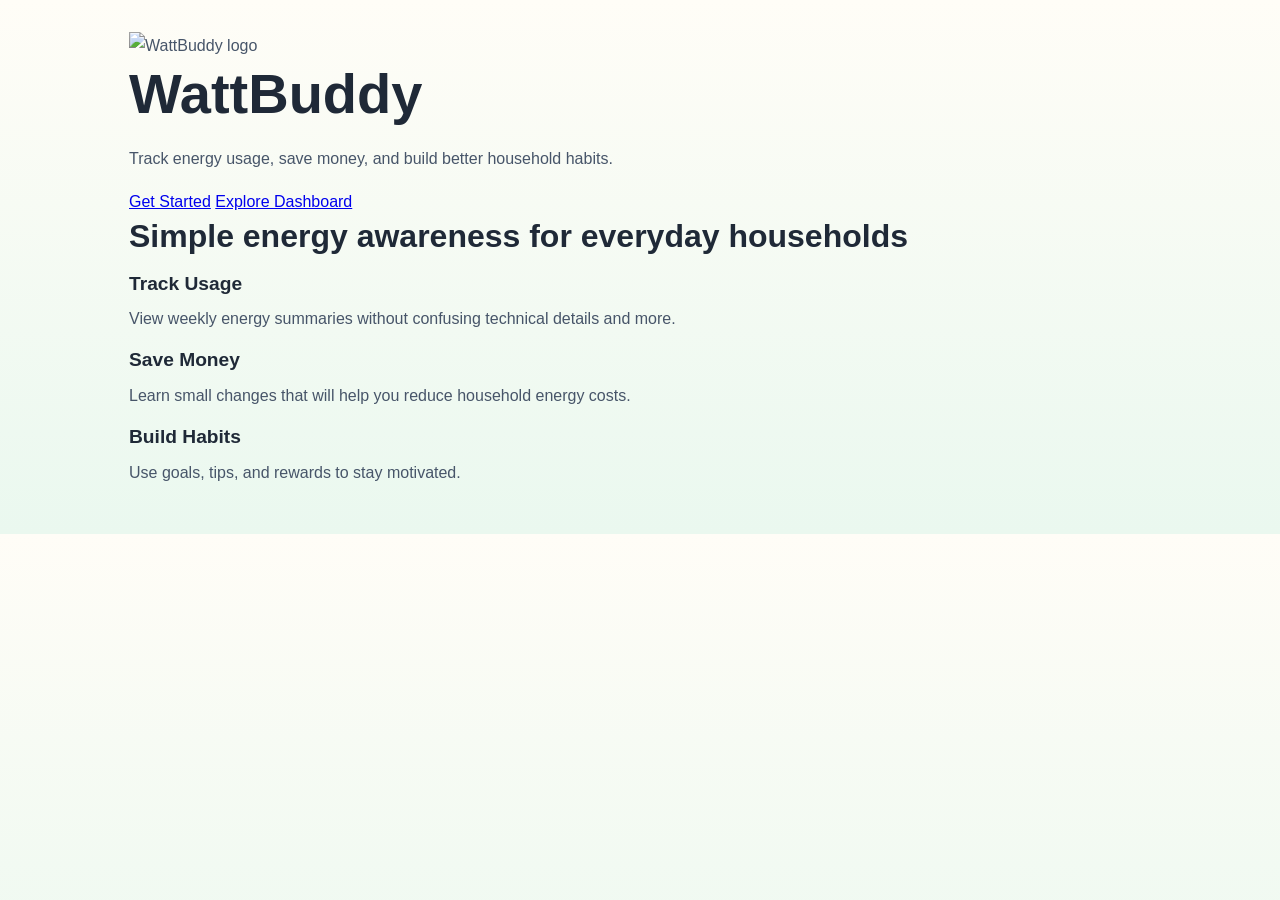
==== index.html @ a7739160 "Update index.html This is the very first page of the website navigation" ====
<!DOCTYPE html>
<html lang="en">
<head>
    <meta charset="UTF-8">
    <meta name="viewport" content="width=device-width, initial-scale=1.0">
    <title>WattBuddy | Welcome</title>

    <link rel="stylesheet" href="css/styles.css">
</head>

<body class="landing-body">

    <main class="landing-page">

        <section class="landing-hero">

            <div class="logo-materialise">
                <img src="wattbuddy just logo.png" alt="WattBuddy logo">
                <h1 class="logo-title">WattBuddy</h1>
            </div>

            <p class="landing-tagline">
                Track energy usage, save money, and build better household habits.
            </p>

            <div class="landing-buttons">
                <a href="details.html" class="primary-btn">Get Started</a>
                <a href="dashboard.html" class="secondary-btn">Explore Dashboard</a>
            </div>

        </section>

        <section class="landing-info">
            <h2>Simple energy awareness for everyday households</h2>

            <div class="info-grid">
                <article class="info-card">
                    <h3>Track Usage</h3>
                    <p>View weekly energy summaries without confusing technical details and more.</p>
                </article>

                <article class="info-card">
                    <h3>Save Money</h3>
                    <p>Learn small changes that will help you reduce household energy costs.</p>
                </article>

                <article class="info-card">
                    <h3>Build Habits</h3>
                    <p>Use goals, tips, and rewards to stay motivated.</p>
                </article>
            </div>
        </section>

    </main>

</body>
</html>
---- css/styles.css ----
/* ==================================================
   WattBuddy / Energy Dashboard Styles
   Purpose: reusable, responsive, accessible design
   ================================================== */

/* CSS variables make the website easier to maintain */
:root {
    --primary-green: #4CAF50;
    --secondary-blue: #386186;
    --accent-teal: #1ABC9C;
    --soft-green: #EAF8EF;
    --soft-blue: #EAF3FA;
    --cream: #FFFDF7;
    --white: #FFFFFF;
    --dark-text: #1F2937;
    --body-text: #475569;
    --muted-text: #64748B;
    --border: #DDE7E3;

    --shadow-soft: 0 8px 24px rgba(56, 97, 134, 0.12);
    --shadow-hover: 0 12px 30px rgba(56, 97, 134, 0.18);

    --radius-small: 12px;
    --radius-medium: 20px;
    --radius-large: 30px;

    --max-width: 1150px;
}

/* Basic reset */
* {
    margin: 0;
    padding: 0;
    box-sizing: border-box;
}

html {
    scroll-behavior: smooth;
}

body {
    font-family: Arial, sans-serif;
    background: linear-gradient(180deg, var(--cream), var(--soft-green));
    color: var(--body-text);
    line-height: 1.7;
    font-size: 16px;
}

/* Accessibility: visible keyboard focus */
a:focus,
button:focus {
    outline: 3px solid var(--accent-teal);
    outline-offset: 4px;
}

/* =========================
   Header and Navigation
   ========================= */

.site-header {
    background-color: var(--white);
    box-shadow: var(--shadow-soft);
    position: sticky;
    top: 0;
    z-index: 1000;
}

.navbar {
    max-width: var(--max-width);
    margin: 0 auto;
    padding: 1rem 5%;
    display: flex;
    justify-content: space-between;
    align-items: center;
    gap: 1rem;
}

.navbar-logo a {
    color: var(--primary-green);
    font-size: 1.4rem;
    font-weight: 800;
    text-decoration: none;
}

.navbar-links {
    list-style: none;
    display: flex;
    flex-wrap: wrap;
    justify-content: flex-end;
    gap: 0.6rem;
}

.navbar-links a {
    color: var(--dark-text);
    text-decoration: none;
    font-weight: 600;
    padding: 0.5rem 0.8rem;
    border-radius: 999px;
}

.navbar-links a:hover,
.navbar-links a[aria-current="page"] {
    background-color: var(--soft-green);
    color: var(--primary-green);
}

/* =========================
   General Layout
   ========================= */

main {
    max-width: var(--max-width);
    margin: 0 auto;
    padding: 2rem 5%;
}

.section-content,
.card-content,
.about-hero-content {
    max-width: 900px;
    margin: 0 auto;
}

.home-intro,
.about-hero,
.tips-hero {
    text-align: center;
    padding: 4rem 1.5rem;
    border-radius: var(--radius-large);
    background: linear-gradient(135deg, var(--soft-green), var(--soft-blue));
    margin-bottom: 2rem;
}

h1,
h2,
h3 {
    color: var(--dark-text);
    line-height: 1.25;
}

h1 {
    font-size: clamp(2rem, 5vw, 3.5rem);
    margin-bottom: 1rem;
}

h2 {
    font-size: clamp(1.5rem, 3vw, 2rem);
    margin-bottom: 1rem;
}

h3 {
    font-size: 1.2rem;
    margin-bottom: 0.6rem;
}

p {
    margin-bottom: 1rem;
}

/* =========================
   Cards
   ========================= */

.summary-card,
.about-section,
.tips-section {
    background-color: var(--white);
    border-radius: var(--radius-medium);
    padding: 2rem;
    margin-bottom: 1.5rem;
    box-shadow: var(--shadow-soft);
    border: 1px solid var(--border);
}

.summary-card:hover,
.feature-card:hover,
.tip-card:hover {
    transform: translateY(-4px);
    box-shadow: var(--shadow-hover);
}

.summary-card,
.feature-card,
.tip-card {
    transition: 0.25s ease;
}

.summary-highlight {
    font-size: 1.3rem;
    background-color: var(--soft-green);
    padding: 1rem;
    border-radius: var(--radius-small);
    color: var(--dark-text);
}

/* =========================
   Home Page Graph
   ========================= */

.mini-graph {
    background-color: var(--soft-blue);
    border-radius: var(--radius-medium);
    padding: 1.5rem;
    margin: 1.5rem 0;
}

.graph-bars {
    height: 230px;
    display: flex;
    justify-content: center;
    align-items: flex-end;
    gap: 3rem;
}

.graph-bar-group {
    display: flex;
    flex-direction: column;
    align-items: center;
    justify-content: flex-end;
}

.graph-bar {
    width: 75px;
    border-radius: 16px 16px 0 0;
}

.last-week-bar {
    height: 180px;
    background-color: var(--secondary-blue);
}

.this-week-bar {
    height: 140px;
    background-color: var(--primary-green);
}

.graph-label {
    margin-top: 0.7rem;
    font-weight: 700;
    color: var(--dark-text);
}

.summary-message {
    background-color: var(--soft-green);
    border-left: 6px solid var(--primary-green);
    padding: 1rem;
    border-radius: var(--radius-small);
}

/* =========================
   Buttons / Action Links
   ========================= */

.action-link-list {
    display: flex;
    flex-wrap: wrap;
    justify-content: center;
    gap: 1rem;
    margin-top: 1.5rem;
}

.action-link {
    display: inline-block;
    background-color: var(--primary-green);
    color: var(--white);
    text-decoration: none;
    padding: 0.85rem 1.3rem;
    border-radius: 999px;
    font-weight: 700;
    box-shadow: var(--shadow-soft);
}

.action-link:hover {
    background-color: var(--accent-teal);
    transform: translateY(-3px);
}

/* =========================
   About Page
   ========================= */

.feature-list,
.tips-card-list {
    display: grid;
    grid-template-columns: repeat(4, 1fr);
    gap: 1.2rem;
    margin-top: 1.5rem;
}

.feature-card,
.tip-card {
    background-color: var(--soft-green);
    padding: 1.4rem;
    border-radius: var(--radius-medium);
    border: 1px solid var(--border);
}

.feature-card h3,
.tip-card h3 {
    color: var(--secondary-blue);
}

/* =========================
   Tips Page
   ========================= */

.tips-list {
    background-color: var(--soft-blue);
    padding: 1.5rem 1.5rem 1.5rem 2.5rem;
    border-radius: var(--radius-medium);
}

.tips-list li {
    margin-bottom: 0.8rem;
}

.tips-reminder {
    text-align: center;
    background: linear-gradient(135deg, var(--soft-green), var(--soft-blue));
}

/* =========================
   Footer
   ========================= */

.site-footer {
    background-color: var(--secondary-blue);
    color: var(--white);
    text-align: center;
    padding: 1.5rem 5%;
    margin-top: 2rem;
}

.site-footer p {
    margin-bottom: 0;
}

/* =========================
   Responsive Design
   ========================= */

@media (max-width: 950px) {
    .navbar {
        flex-direction: column;
        text-align: center;
    }

    .navbar-links {
        justify-content: center;
    }

    .feature-list,
    .tips-card-list {
        grid-template-columns: repeat(2, 1fr);
    }
}

@media (max-width: 650px) {
    main {
        padding: 1rem 4%;
    }

    .home-intro,
    .about-hero,
    .tips-hero {
        padding: 2.5rem 1rem;
    }

    .summary-card,
    .about-section,
    .tips-section {
        padding: 1.3rem;
    }

    .feature-list,
    .tips-card-list {
        grid-template-columns: 1fr;
    }

    .graph-bars {
        gap: 1.5rem;
    }

    .graph-bar {
        width: 55px;
    }

    .action-link-list {
        flex-direction: column;
    }

    .action-link {
        width: 100%;
        text-align: center;
    }
}
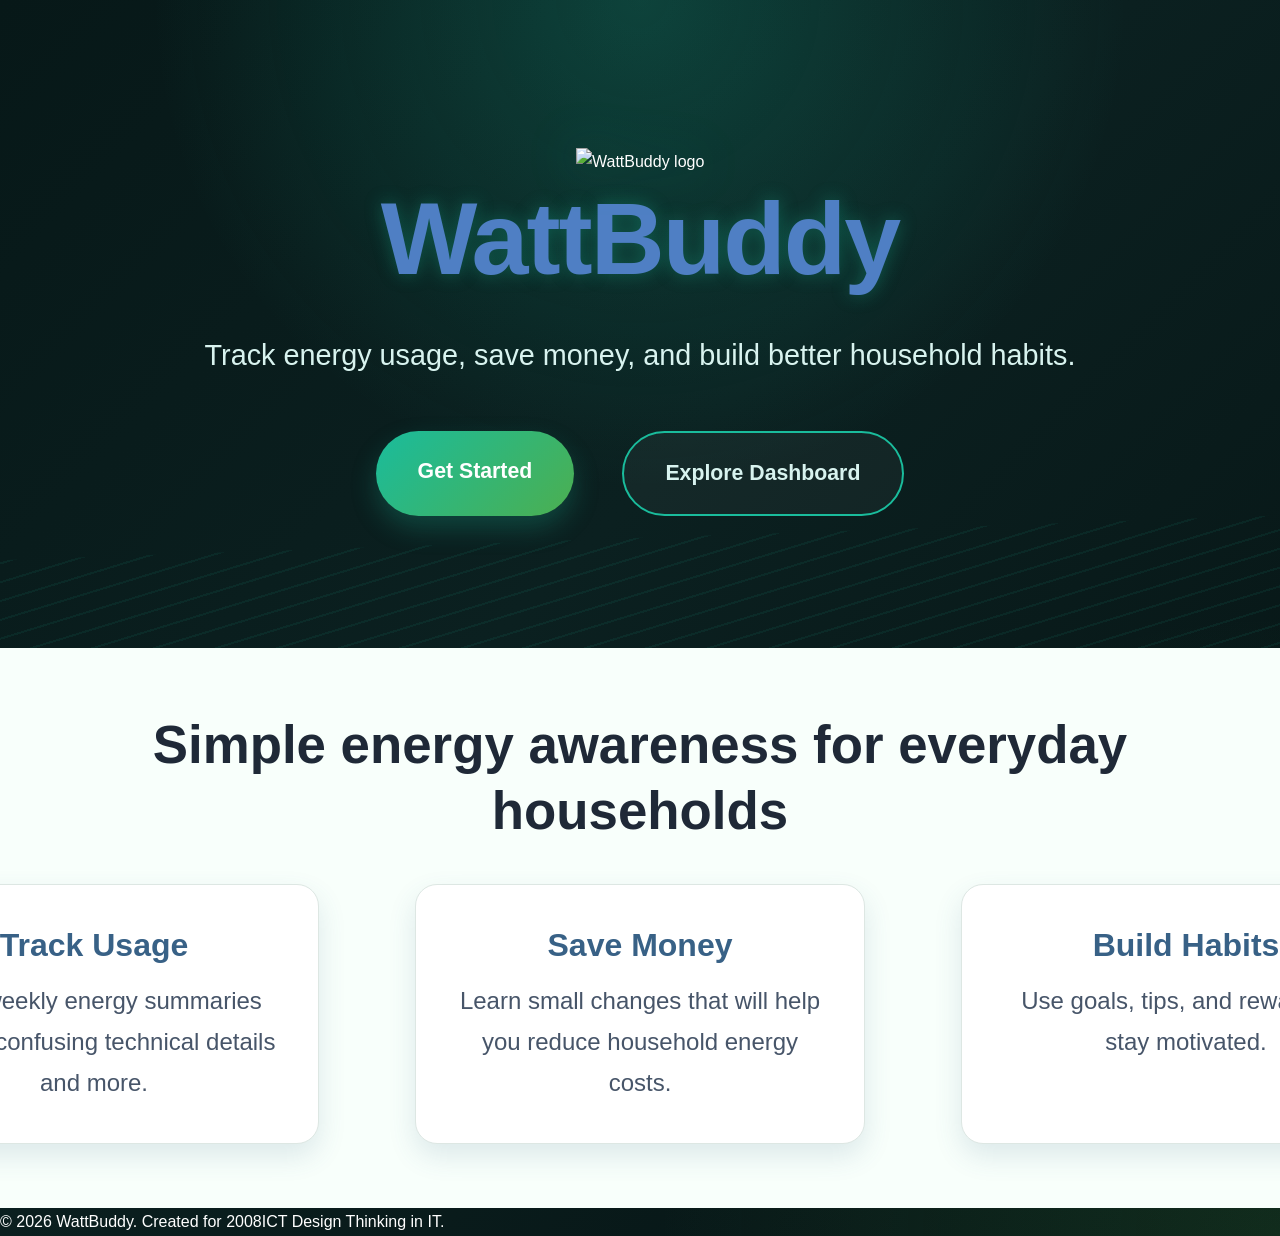
==== commit d4726780: "Fixed some mistakes and added footers" ====
--- a/index.html
+++ b/index.html
@@ -53,5 +53,10 @@
 
     </main>
 
+    <!-- Footer -->
+    <footer class="site-footer">
+        <p>&copy; 2026 WattBuddy. Created for 2008ICT Design Thinking in IT.</p>
+    </footer>
+
 </body>
 </html>
--- a/css/styles.css
+++ b/css/styles.css
@@ -1,33 +1,20 @@
-/* ==================================================
-   WattBuddy / Energy Dashboard Styles
-   Purpose: reusable, responsive, accessible design
-   ================================================== */
-
-/* CSS variables make the website easier to maintain */
+/* WattBuddy login/first page */
 :root {
     --primary-green: #4CAF50;
+    --accent-teal: #1ABC9C;
     --secondary-blue: #386186;
-    --accent-teal: #1ABC9C;
-    --soft-green: #EAF8EF;
-    --soft-blue: #EAF3FA;
+    --white: #FFFFFF;
     --cream: #FFFDF7;
-    --white: #FFFFFF;
     --dark-text: #1F2937;
     --body-text: #475569;
     --muted-text: #64748B;
     --border: #DDE7E3;
-
-    --shadow-soft: 0 8px 24px rgba(56, 97, 134, 0.12);
-    --shadow-hover: 0 12px 30px rgba(56, 97, 134, 0.18);
-
-    --radius-small: 12px;
-    --radius-medium: 20px;
-    --radius-large: 30px;
-
-    --max-width: 1150px;
-}
-
-/* Basic reset */
+    --shadow-soft: 0 12px 28px rgba(56, 97, 134, 0.14);
+    --shadow-strong: 0 18px 45px rgba(26, 188, 156, 0.18);
+    --radius-medium: 22px;
+    --radius-large: 34px;
+}
+
 * {
     margin: 0;
     padding: 0;
@@ -39,358 +26,345 @@
 }
 
 body {
-    font-family: Arial, sans-serif;
-    background: linear-gradient(180deg, var(--cream), var(--soft-green));
-    color: var(--body-text);
+    font-family: "Roboto", Arial, sans-serif;
     line-height: 1.7;
-    font-size: 16px;
-}
-
-/* Accessibility: visible keyboard focus */
-a:focus,
-button:focus {
-    outline: 3px solid var(--accent-teal);
-    outline-offset: 4px;
-}
-
-/* =========================
-   Header and Navigation
-   ========================= */
-
-.site-header {
-    background-color: var(--white);
-    box-shadow: var(--shadow-soft);
-    position: sticky;
-    top: 0;
-    z-index: 1000;
-}
-
-.navbar {
-    max-width: var(--max-width);
-    margin: 0 auto;
-    padding: 1rem 5%;
-    display: flex;
-    justify-content: space-between;
-    align-items: center;
-    gap: 1rem;
-}
-
-.navbar-logo a {
-    color: var(--primary-green);
-    font-size: 1.4rem;
-    font-weight: 800;
-    text-decoration: none;
-}
-
-.navbar-links {
-    list-style: none;
-    display: flex;
-    flex-wrap: wrap;
-    justify-content: flex-end;
-    gap: 0.6rem;
-}
-
-.navbar-links a {
-    color: var(--dark-text);
-    text-decoration: none;
-    font-weight: 600;
-    padding: 0.5rem 0.8rem;
-    border-radius: 999px;
-}
-
-.navbar-links a:hover,
-.navbar-links a[aria-current="page"] {
-    background-color: var(--soft-green);
-    color: var(--primary-green);
-}
-
-/* =========================
-   General Layout
-   ========================= */
-
-main {
-    max-width: var(--max-width);
-    margin: 0 auto;
-    padding: 2rem 5%;
-}
-
-.section-content,
-.card-content,
-.about-hero-content {
-    max-width: 900px;
-    margin: 0 auto;
-}
-
-.home-intro,
-.about-hero,
-.tips-hero {
-    text-align: center;
-    padding: 4rem 1.5rem;
-    border-radius: var(--radius-large);
-    background: linear-gradient(135deg, var(--soft-green), var(--soft-blue));
-    margin-bottom: 2rem;
 }
 
 h1,
 h2,
 h3 {
-    color: var(--dark-text);
+    font-family: "Poppins", Arial, sans-serif;
     line-height: 1.25;
 }
 
-h1 {
-    font-size: clamp(2rem, 5vw, 3.5rem);
-    margin-bottom: 1rem;
-}
-
-h2 {
-    font-size: clamp(1.5rem, 3vw, 2rem);
-    margin-bottom: 1rem;
-}
-
-h3 {
-    font-size: 1.2rem;
-    margin-bottom: 0.6rem;
-}
-
-p {
-    margin-bottom: 1rem;
-}
-
-/* =========================
-   Cards
-   ========================= */
-
-.summary-card,
-.about-section,
-.tips-section {
-    background-color: var(--white);
-    border-radius: var(--radius-medium);
-    padding: 2rem;
-    margin-bottom: 1.5rem;
-    box-shadow: var(--shadow-soft);
-    border: 1px solid var(--border);
-}
-
-.summary-card:hover,
-.feature-card:hover,
-.tip-card:hover {
-    transform: translateY(-4px);
-    box-shadow: var(--shadow-hover);
-}
-
-.summary-card,
-.feature-card,
-.tip-card {
-    transition: 0.25s ease;
-}
-
-.summary-highlight {
-    font-size: 1.3rem;
-    background-color: var(--soft-green);
-    padding: 1rem;
-    border-radius: var(--radius-small);
-    color: var(--dark-text);
-}
-
-/* =========================
-   Home Page Graph
-   ========================= */
-
-.mini-graph {
-    background-color: var(--soft-blue);
-    border-radius: var(--radius-medium);
-    padding: 1.5rem;
-    margin: 1.5rem 0;
-}
-
-.graph-bars {
-    height: 230px;
+a,
+button,
+input,
+select {
+    font: inherit;
+}
+
+a:focus,
+button:focus,
+input:focus,
+select:focus {
+    outline: 3px solid var(--accent-teal);
+    outline-offset: 4px;
+}
+
+/* index.html */
+.landing-body {
+    min-height: 100vh;
+    background:
+        radial-gradient(circle at top, rgba(26, 188, 156, 0.24), transparent 35%),
+        radial-gradient(circle at bottom right, rgba(76, 175, 80, 0.16), transparent 35%),
+        linear-gradient(135deg, #071818, #0b2020 45%, #061313);
+    color: var(--white);
+}
+
+.landing-page {
+    min-height: 100vh;
+}
+
+.landing-hero {
+    min-height: 72vh;
+    display: flex;
+    flex-direction: column;
+    justify-content: center;
+    align-items: center;
+    gap: 1.7rem;
+    text-align: center;
+    padding: 4rem 5% 3rem;
+    position: relative;
+    overflow: hidden;
+}
+
+.landing-hero::after {
+    content: "";
+    position: absolute;
+    bottom: -80px;
+    left: -10%;
+    width: 120%;
+    height: 190px;
+    background: repeating-linear-gradient(
+        165deg,
+        rgba(26, 188, 156, 0.18) 0 2px,
+        transparent 2px 18px
+    );
+    opacity: 0.45;
+    transform: rotate(-2deg);
+}
+
+.logo-materialise {
+    position: relative;
+    z-index: 2;
+}
+
+.logo-materialise img {
+    width: min(1800pw, 250vw);
+    opacity: 0;
+    filter: blur(9px) drop-shadow(0 0 25px rgba(26, 188, 156, 0.35));
+    transform: scale(0.90);
+    animation: materialiseLogo 1s ease-out forwards;
+}
+
+.logo-title {
+    font-size: clamp(4rem, 8vw, 7rem);
+    font-weight: 650;
+    color: #4f7fc4;
+    letter-spacing: -2px;
+    text-shadow: 0 0 18px rgba(26,188,156,0.35);
+}
+@keyframes materialiseLogo {
+    0% {
+        opacity: 0;
+        filter: blur(9px) drop-shadow(0 0 0 rgba(26, 188, 156, 0));
+        transform: scale(0.90);
+    }
+
+    60% {
+        opacity: 0.9;
+        filter: blur(6px) drop-shadow(0 0 18px rgba(26, 188, 156, 0.3));
+        transform: scale(1.02);
+    }
+
+    100% {
+        opacity: 1;
+        filter: blur(0) drop-shadow(0 0 25px rgba(26, 188, 156, 0.35));
+        transform: scale(1);
+    }
+}
+
+.landing-tagline {
+    max-width: 1000px;
+    font-size: clamp(1.35rem, 2.5vw, 1.8rem);
+    color: #d8f3ef;
+    white-space: nowrap;
+    opacity: 0;
+    animation: fadeUp 0.9s ease-out 0.45s forwards;
+    position: relative;
+    z-index: 2;
+}
+
+.landing-buttons {
     display: flex;
     justify-content: center;
-    align-items: flex-end;
     gap: 3rem;
-}
-
-.graph-bar-group {
+    flex-wrap: wrap;
+    margin-top: 1.5rem;
+    opacity: 0;
+    animation: fadeUp 0.9s ease-out 0.75s forwards;
+    position: relative;
+    z-index: 2;
+}
+
+@keyframes fadeUp {
+    from {
+        opacity: 0;
+        transform: translateY(18px);
+    }
+
+    to {
+        opacity: 1;
+        transform: translateY(0);
+    }
+}
+
+.primary-btn,
+.secondary-btn {
+    display: inline-block;
+    border: none;
+    cursor: pointer;
+    text-decoration: none;
+    padding: 1.4rem 2.6rem;
+    border-radius: 999px;
+    font-weight: 800;
+    font-size: 1.33rem;
+    transition: 0.25s ease;
+}
+
+.primary-btn {
+    background: linear-gradient(135deg, var(--accent-teal), var(--primary-green));
+    color: var(--white);
+    box-shadow: 0 12px 26px rgba(26, 188, 156, 0.25);
+}
+
+.secondary-btn {
+    border: 2px solid var(--accent-teal);
+    color: #d8f3ef;
+    background: rgba(255, 255, 255, 0.04);
+}
+
+.primary-btn:hover,
+.secondary-btn:hover {
+    transform: translateY(-4px);
+}
+
+.secondary-btn:hover {
+    background: rgba(26, 188, 156, 0.15);
+}
+
+.landing-info {
+    background: #f8fffb;
+    color: var(--dark-text);
+    padding: 4rem 5%;
+    text-align: center;
     display: flex;
     flex-direction: column;
     align-items: center;
-    justify-content: flex-end;
-}
-
-.graph-bar {
-    width: 75px;
-    border-radius: 16px 16px 0 0;
-}
-
-.last-week-bar {
-    height: 180px;
-    background-color: var(--secondary-blue);
-}
-
-.this-week-bar {
-    height: 140px;
-    background-color: var(--primary-green);
-}
-
-.graph-label {
-    margin-top: 0.7rem;
-    font-weight: 700;
+}
+
+.landing-info h2 {
+    font-size: 3.3rem;
+    margin-bottom: 2.5rem;
+}
+
+.info-grid {
+    width: 100%;
+    max-width: 1300px;
+    margin: 0 auto;
+    display: grid;
+    grid-template-columns: repeat(3, 1fr);
+    justify-content: center;
+    gap: 6rem;
+}
+
+.info-card {
+    justify-content: center;
+    background: var(--white);
+    padding: 2.5rem;
+    min-height: 220px;
+    min-width: 450px;
+    border-radius: var(--radius-medium);
+    box-shadow: var(--shadow-soft);
+    border: 1px solid var(--border);
+    transition: 0.25s ease;
+}
+
+.info-card:hover {
+    transform: translateY(-5px);
+    box-shadow: var(--shadow-strong);
+}
+
+.info-card h3 {
+    color: var(--secondary-blue);
+    font-size: 2rem;
+    margin-bottom: 1rem;
+}
+
+.info-card p {
+    color: var(--body-text);
+    font-size: 1.50rem;
+}
+
+/* details.html */
+.details-page {
+    min-height: 100vh;
+    display: grid;
+    place-items: center;
+    padding: 2rem;
+    background:
+        radial-gradient(circle at top right, rgba(26, 188, 156, 0.22), transparent 35%),
+        radial-gradient(circle at bottom left, rgba(76, 175, 80, 0.16), transparent 35%),
+        linear-gradient(135deg, #fffdf7, #eaf8ef);
+}
+
+.form-card {
+    width: 100%;
+    max-width: 680px;
+    background: rgba(255, 255, 255, 0.95);
+    padding: 2.5rem;
+    border-radius: 30px;
+    box-shadow: 0 18px 45px rgba(56, 97, 134, 0.18);
+    border: 1px solid var(--border);
+}
+
+.form-card h1 {
+    text-align: center;
+    color: var(--secondary-blue);
+    font-size: clamp(2rem, 5vw, 3rem);
+    margin-bottom: 1rem;
+}
+
+.form-card > p {
+    text-align: center;
+    margin-bottom: 2rem;
+    color: var(--muted-text);
+}
+
+.setup-form {
+    display: grid;
+    gap: 1rem;
+}
+
+.setup-form label {
+    font-weight: 800;
     color: var(--dark-text);
 }
 
-.summary-message {
-    background-color: var(--soft-green);
-    border-left: 6px solid var(--primary-green);
-    padding: 1rem;
-    border-radius: var(--radius-small);
-}
-
-/* =========================
-   Buttons / Action Links
-   ========================= */
-
-.action-link-list {
-    display: flex;
-    flex-wrap: wrap;
-    justify-content: center;
-    gap: 1rem;
-    margin-top: 1.5rem;
-}
-
-.action-link {
-    display: inline-block;
-    background-color: var(--primary-green);
-    color: var(--white);
+.setup-form input,
+.setup-form select {
+    width: 100%;
+    padding: 0.95rem 1rem;
+    border: 2px solid var(--border);
+    border-radius: 16px;
+    font-size: 1rem;
+    background: var(--cream);
+}
+
+.setup-form input:focus,
+.setup-form select:focus {
+    outline: none;
+    border-color: var(--accent-teal);
+    box-shadow: 0 0 0 4px rgba(26, 188, 156, 0.15);
+}
+
+.setup-form .primary-btn {
+    margin-top: 1rem;
+}
+
+.skip-link {
+    text-align: center;
+    color: var(--secondary-blue);
+    font-weight: 800;
     text-decoration: none;
-    padding: 0.85rem 1.3rem;
-    border-radius: 999px;
-    font-weight: 700;
-    box-shadow: var(--shadow-soft);
-}
-
-.action-link:hover {
-    background-color: var(--accent-teal);
-    transform: translateY(-3px);
-}
-
-/* =========================
-   About Page
-   ========================= */
-
-.feature-list,
-.tips-card-list {
-    display: grid;
-    grid-template-columns: repeat(4, 1fr);
-    gap: 1.2rem;
-    margin-top: 1.5rem;
-}
-
-.feature-card,
-.tip-card {
-    background-color: var(--soft-green);
-    padding: 1.4rem;
-    border-radius: var(--radius-medium);
-    border: 1px solid var(--border);
-}
-
-.feature-card h3,
-.tip-card h3 {
-    color: var(--secondary-blue);
-}
-
-/* =========================
-   Tips Page
-   ========================= */
-
-.tips-list {
-    background-color: var(--soft-blue);
-    padding: 1.5rem 1.5rem 1.5rem 2.5rem;
-    border-radius: var(--radius-medium);
-}
-
-.tips-list li {
-    margin-bottom: 0.8rem;
-}
-
-.tips-reminder {
-    text-align: center;
-    background: linear-gradient(135deg, var(--soft-green), var(--soft-blue));
-}
-
-/* =========================
-   Footer
-   ========================= */
-
-.site-footer {
-    background-color: var(--secondary-blue);
-    color: var(--white);
-    text-align: center;
-    padding: 1.5rem 5%;
-    margin-top: 2rem;
-}
-
-.site-footer p {
-    margin-bottom: 0;
-}
-
-/* =========================
-   Responsive Design
-   ========================= */
-
-@media (max-width: 950px) {
-    .navbar {
+}
+
+.skip-link:hover {
+    color: var(--primary-green);
+}
+
+/* responsive design */
+@media (max-width: 750px) {
+    .landing-hero {
+        min-height: 70vh;
+        padding: 3rem 5% 2.5rem;
+    }
+
+    .landing-buttons {
         flex-direction: column;
-        text-align: center;
-    }
-
-    .navbar-links {
-        justify-content: center;
-    }
-
-    .feature-list,
-    .tips-card-list {
-        grid-template-columns: repeat(2, 1fr);
-    }
-}
-
-@media (max-width: 650px) {
-    main {
-        padding: 1rem 4%;
-    }
-
-    .home-intro,
-    .about-hero,
-    .tips-hero {
-        padding: 2.5rem 1rem;
-    }
-
-    .summary-card,
-    .about-section,
-    .tips-section {
-        padding: 1.3rem;
-    }
-
-    .feature-list,
-    .tips-card-list {
-        grid-template-columns: 1fr;
-    }
-
-    .graph-bars {
-        gap: 1.5rem;
-    }
-
-    .graph-bar {
-        width: 55px;
-    }
-
-    .action-link-list {
-        flex-direction: column;
-    }
-
-    .action-link {
+        width: 100%;
+        max-width: 340px;
+    }
+
+    .primary-btn,
+    .secondary-btn {
         width: 100%;
         text-align: center;
     }
-}
+
+    .info-grid {
+        grid-template-columns: 1fr;
+    }
+}
+
+@media (max-width: 600px) {
+    .form-card {
+        padding: 2rem 1.3rem;
+    }
+
+    .details-page {
+        padding: 1rem;
+    }
+}
+
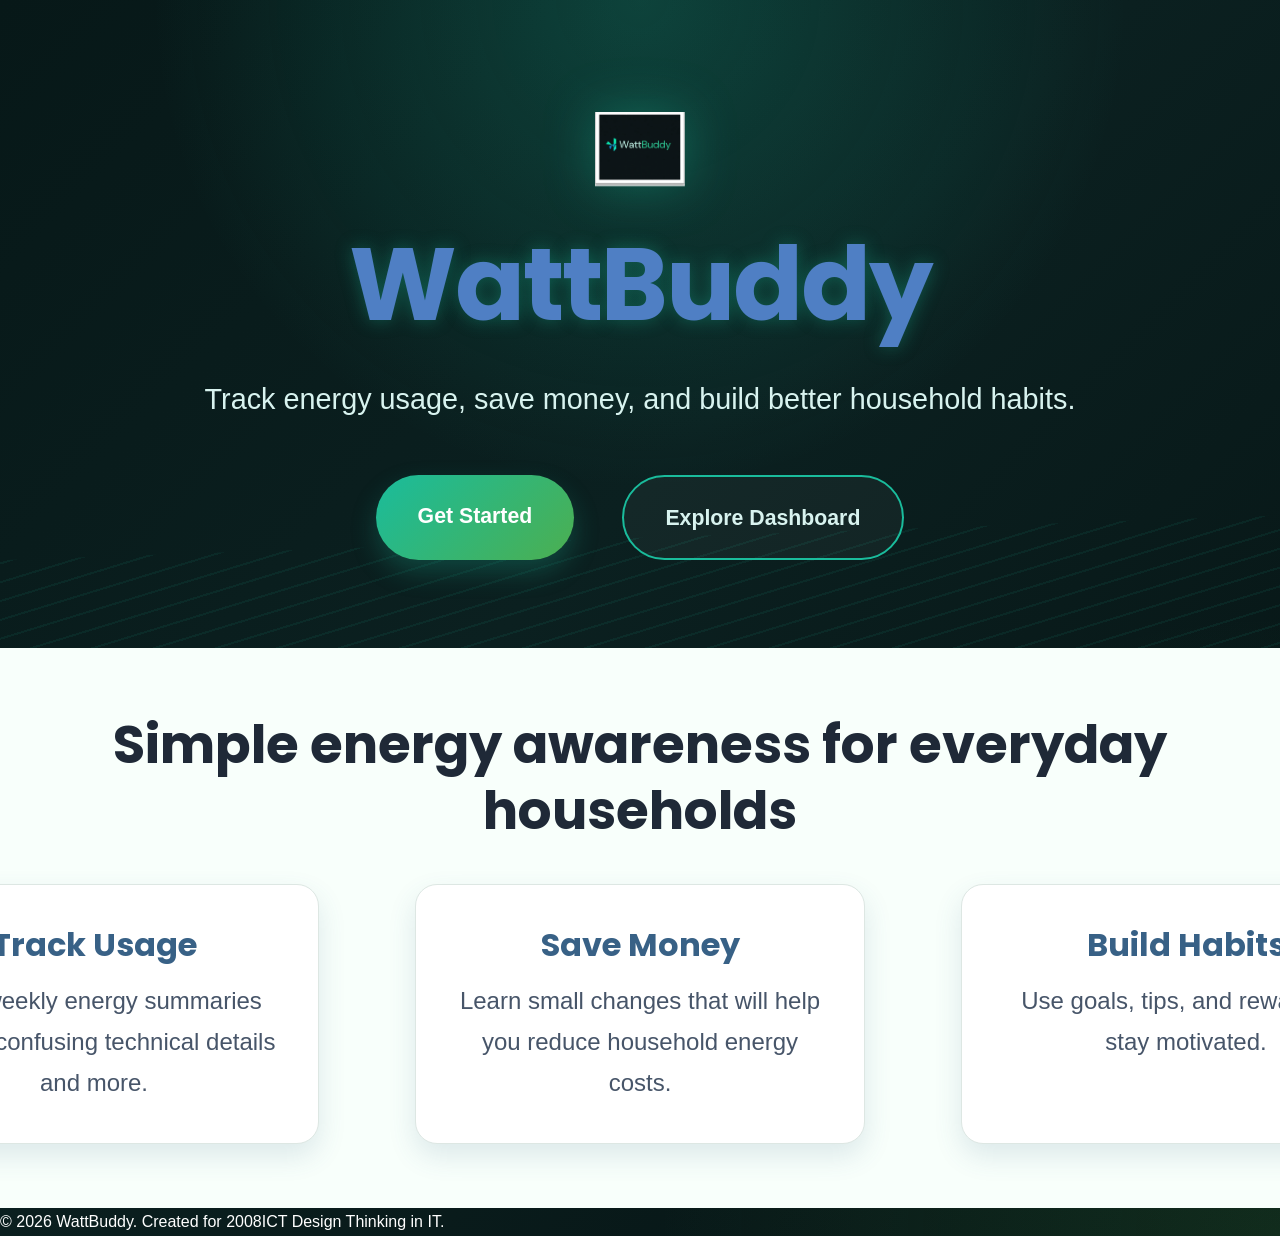
==== commit fcf0367c: "update the goals and usage html also the logo image" ====
--- a/index.html
+++ b/index.html
@@ -1,62 +1,62 @@
-<!DOCTYPE html>
+<!doctype html>
 <html lang="en">
-<head>
-    <meta charset="UTF-8">
-    <meta name="viewport" content="width=device-width, initial-scale=1.0">
+  <head>
+    <meta charset="UTF-8" />
+    <meta name="viewport" content="width=device-width, initial-scale=1.0" />
     <title>WattBuddy | Welcome</title>
 
-    <link rel="stylesheet" href="css/styles.css">
-</head>
+    <link rel="stylesheet" href="css/styles.css" />
+  </head>
 
-<body class="landing-body">
+  <body class="landing-body">
+    <main class="landing-page">
+      <section class="landing-hero">
+        <div class="logo-materialise">
+          <img src="image/logo.png" alt="WattBuddy logo" />
+          <h1 class="logo-title">WattBuddy</h1>
+        </div>
 
-    <main class="landing-page">
+        <p class="landing-tagline">
+          Track energy usage, save money, and build better household habits.
+        </p>
 
-        <section class="landing-hero">
+        <div class="landing-buttons">
+          <a href="details.html" class="primary-btn">Get Started</a>
+          <a href="dashboard.html" class="secondary-btn">Explore Dashboard</a>
+        </div>
+      </section>
 
-            <div class="logo-materialise">
-                <img src="wattbuddy just logo.png" alt="WattBuddy logo">
-                <h1 class="logo-title">WattBuddy</h1>
-            </div>
+      <section class="landing-info">
+        <h2>Simple energy awareness for everyday households</h2>
 
-            <p class="landing-tagline">
-                Track energy usage, save money, and build better household habits.
+        <div class="info-grid">
+          <article class="info-card">
+            <h3>Track Usage</h3>
+            <p>
+              View weekly energy summaries without confusing technical details
+              and more.
             </p>
+          </article>
 
-            <div class="landing-buttons">
-                <a href="details.html" class="primary-btn">Get Started</a>
-                <a href="dashboard.html" class="secondary-btn">Explore Dashboard</a>
-            </div>
+          <article class="info-card">
+            <h3>Save Money</h3>
+            <p>
+              Learn small changes that will help you reduce household energy
+              costs.
+            </p>
+          </article>
 
-        </section>
-
-        <section class="landing-info">
-            <h2>Simple energy awareness for everyday households</h2>
-
-            <div class="info-grid">
-                <article class="info-card">
-                    <h3>Track Usage</h3>
-                    <p>View weekly energy summaries without confusing technical details and more.</p>
-                </article>
-
-                <article class="info-card">
-                    <h3>Save Money</h3>
-                    <p>Learn small changes that will help you reduce household energy costs.</p>
-                </article>
-
-                <article class="info-card">
-                    <h3>Build Habits</h3>
-                    <p>Use goals, tips, and rewards to stay motivated.</p>
-                </article>
-            </div>
-        </section>
-
+          <article class="info-card">
+            <h3>Build Habits</h3>
+            <p>Use goals, tips, and rewards to stay motivated.</p>
+          </article>
+        </div>
+      </section>
     </main>
 
     <!-- Footer -->
     <footer class="site-footer">
-        <p>&copy; 2026 WattBuddy. Created for 2008ICT Design Thinking in IT.</p>
+      <p>&copy; 2026 WattBuddy. Created for 2008ICT Design Thinking in IT.</p>
     </footer>
-
-</body>
+  </body>
 </html>
--- a/css/styles.css
+++ b/css/styles.css
@@ -1,370 +1,1103 @@
+@import url("https://fonts.googleapis.com/css2?family=Poppins:wght@400;600;700&family=Roboto+Mono:wght@300;400;500&display=swap");
 /* WattBuddy login/first page */
 :root {
-    --primary-green: #4CAF50;
-    --accent-teal: #1ABC9C;
-    --secondary-blue: #386186;
-    --white: #FFFFFF;
-    --cream: #FFFDF7;
-    --dark-text: #1F2937;
-    --body-text: #475569;
-    --muted-text: #64748B;
-    --border: #DDE7E3;
-    --shadow-soft: 0 12px 28px rgba(56, 97, 134, 0.14);
-    --shadow-strong: 0 18px 45px rgba(26, 188, 156, 0.18);
-    --radius-medium: 22px;
-    --radius-large: 34px;
+  --primary-green: #4caf50;
+  --accent-teal: #1abc9c;
+  --secondary-blue: #386186;
+  --white: #ffffff;
+  --cream: #fffdf7;
+  --dark-text: #1f2937;
+  --body-text: #475569;
+  --muted-text: #64748b;
+  --border: #dde7e3;
+  --shadow-soft: 0 12px 28px rgba(56, 97, 134, 0.14);
+  --shadow-strong: 0 18px 45px rgba(26, 188, 156, 0.18);
+  --radius-medium: 22px;
+  --radius-large: 34px;
 }
 
 * {
-    margin: 0;
-    padding: 0;
-    box-sizing: border-box;
+  margin: 0;
+  padding: 0;
+  box-sizing: border-box;
 }
 
 html {
-    scroll-behavior: smooth;
+  scroll-behavior: smooth;
 }
 
 body {
-    font-family: "Roboto", Arial, sans-serif;
-    line-height: 1.7;
+  font-family: "Roboto", Arial, sans-serif;
+  line-height: 1.7;
 }
 
 h1,
 h2,
 h3 {
-    font-family: "Poppins", Arial, sans-serif;
-    line-height: 1.25;
+  font-family: "Poppins", Arial, sans-serif;
+  line-height: 1.25;
 }
 
 a,
 button,
 input,
 select {
-    font: inherit;
+  font: inherit;
 }
 
 a:focus,
 button:focus,
 input:focus,
 select:focus {
-    outline: 3px solid var(--accent-teal);
-    outline-offset: 4px;
+  outline: 3px solid var(--accent-teal);
+  outline-offset: 4px;
 }
 
 /* index.html */
 .landing-body {
-    min-height: 100vh;
-    background:
-        radial-gradient(circle at top, rgba(26, 188, 156, 0.24), transparent 35%),
-        radial-gradient(circle at bottom right, rgba(76, 175, 80, 0.16), transparent 35%),
-        linear-gradient(135deg, #071818, #0b2020 45%, #061313);
-    color: var(--white);
+  min-height: 100vh;
+  background:
+    radial-gradient(circle at top, rgba(26, 188, 156, 0.24), transparent 35%),
+    radial-gradient(
+      circle at bottom right,
+      rgba(76, 175, 80, 0.16),
+      transparent 35%
+    ),
+    linear-gradient(135deg, #071818, #0b2020 45%, #061313);
+  color: var(--white);
 }
 
 .landing-page {
-    min-height: 100vh;
+  min-height: 100vh;
 }
 
 .landing-hero {
-    min-height: 72vh;
-    display: flex;
-    flex-direction: column;
-    justify-content: center;
-    align-items: center;
-    gap: 1.7rem;
-    text-align: center;
-    padding: 4rem 5% 3rem;
-    position: relative;
-    overflow: hidden;
+  min-height: 72vh;
+  display: flex;
+  flex-direction: column;
+  justify-content: center;
+  align-items: center;
+  gap: 1.7rem;
+  text-align: center;
+  padding: 4rem 5% 3rem;
+  position: relative;
+  overflow: hidden;
 }
 
 .landing-hero::after {
-    content: "";
-    position: absolute;
-    bottom: -80px;
-    left: -10%;
-    width: 120%;
-    height: 190px;
-    background: repeating-linear-gradient(
-        165deg,
-        rgba(26, 188, 156, 0.18) 0 2px,
-        transparent 2px 18px
-    );
-    opacity: 0.45;
-    transform: rotate(-2deg);
+  content: "";
+  position: absolute;
+  bottom: -80px;
+  left: -10%;
+  width: 120%;
+  height: 190px;
+  background: repeating-linear-gradient(
+    165deg,
+    rgba(26, 188, 156, 0.18) 0 2px,
+    transparent 2px 18px
+  );
+  opacity: 0.45;
+  transform: rotate(-2deg);
 }
 
 .logo-materialise {
-    position: relative;
-    z-index: 2;
+  position: relative;
+  z-index: 2;
 }
 
 .logo-materialise img {
-    width: min(1800pw, 250vw);
+  width: min(1800pw, 250vw);
+  opacity: 0;
+  filter: blur(9px) drop-shadow(0 0 25px rgba(26, 188, 156, 0.35));
+  transform: scale(0.9);
+  animation: materialiseLogo 1s ease-out forwards;
+}
+
+.logo-title {
+  font-size: clamp(4rem, 8vw, 7rem);
+  font-weight: 650;
+  color: #4f7fc4;
+  letter-spacing: -2px;
+  text-shadow: 0 0 18px rgba(26, 188, 156, 0.35);
+}
+@keyframes materialiseLogo {
+  0% {
     opacity: 0;
-    filter: blur(9px) drop-shadow(0 0 25px rgba(26, 188, 156, 0.35));
-    transform: scale(0.90);
-    animation: materialiseLogo 1s ease-out forwards;
-}
-
-.logo-title {
-    font-size: clamp(4rem, 8vw, 7rem);
-    font-weight: 650;
-    color: #4f7fc4;
-    letter-spacing: -2px;
-    text-shadow: 0 0 18px rgba(26,188,156,0.35);
-}
-@keyframes materialiseLogo {
-    0% {
-        opacity: 0;
-        filter: blur(9px) drop-shadow(0 0 0 rgba(26, 188, 156, 0));
-        transform: scale(0.90);
-    }
-
-    60% {
-        opacity: 0.9;
-        filter: blur(6px) drop-shadow(0 0 18px rgba(26, 188, 156, 0.3));
-        transform: scale(1.02);
-    }
-
-    100% {
-        opacity: 1;
-        filter: blur(0) drop-shadow(0 0 25px rgba(26, 188, 156, 0.35));
-        transform: scale(1);
-    }
+    filter: blur(9px) drop-shadow(0 0 0 rgba(26, 188, 156, 0));
+    transform: scale(0.9);
+  }
+
+  60% {
+    opacity: 0.9;
+    filter: blur(6px) drop-shadow(0 0 18px rgba(26, 188, 156, 0.3));
+    transform: scale(1.02);
+  }
+
+  100% {
+    opacity: 1;
+    filter: blur(0) drop-shadow(0 0 25px rgba(26, 188, 156, 0.35));
+    transform: scale(1);
+  }
 }
 
 .landing-tagline {
-    max-width: 1000px;
-    font-size: clamp(1.35rem, 2.5vw, 1.8rem);
-    color: #d8f3ef;
-    white-space: nowrap;
+  max-width: 1000px;
+  font-size: clamp(1.35rem, 2.5vw, 1.8rem);
+  color: #d8f3ef;
+  white-space: nowrap;
+  opacity: 0;
+  animation: fadeUp 0.9s ease-out 0.45s forwards;
+  position: relative;
+  z-index: 2;
+}
+
+.landing-buttons {
+  display: flex;
+  justify-content: center;
+  gap: 3rem;
+  flex-wrap: wrap;
+  margin-top: 1.5rem;
+  opacity: 0;
+  animation: fadeUp 0.9s ease-out 0.75s forwards;
+  position: relative;
+  z-index: 2;
+}
+
+@keyframes fadeUp {
+  from {
     opacity: 0;
-    animation: fadeUp 0.9s ease-out 0.45s forwards;
-    position: relative;
-    z-index: 2;
-}
-
-.landing-buttons {
-    display: flex;
-    justify-content: center;
-    gap: 3rem;
-    flex-wrap: wrap;
-    margin-top: 1.5rem;
-    opacity: 0;
-    animation: fadeUp 0.9s ease-out 0.75s forwards;
-    position: relative;
-    z-index: 2;
-}
-
-@keyframes fadeUp {
-    from {
-        opacity: 0;
-        transform: translateY(18px);
-    }
-
-    to {
-        opacity: 1;
-        transform: translateY(0);
-    }
+    transform: translateY(18px);
+  }
+
+  to {
+    opacity: 1;
+    transform: translateY(0);
+  }
 }
 
 .primary-btn,
 .secondary-btn {
-    display: inline-block;
-    border: none;
-    cursor: pointer;
-    text-decoration: none;
-    padding: 1.4rem 2.6rem;
-    border-radius: 999px;
-    font-weight: 800;
-    font-size: 1.33rem;
-    transition: 0.25s ease;
+  display: inline-block;
+  border: none;
+  cursor: pointer;
+  text-decoration: none;
+  padding: 1.4rem 2.6rem;
+  border-radius: 999px;
+  font-weight: 800;
+  font-size: 1.33rem;
+  transition: 0.25s ease;
 }
 
 .primary-btn {
-    background: linear-gradient(135deg, var(--accent-teal), var(--primary-green));
-    color: var(--white);
-    box-shadow: 0 12px 26px rgba(26, 188, 156, 0.25);
+  background: linear-gradient(135deg, var(--accent-teal), var(--primary-green));
+  color: var(--white);
+  box-shadow: 0 12px 26px rgba(26, 188, 156, 0.25);
 }
 
 .secondary-btn {
-    border: 2px solid var(--accent-teal);
-    color: #d8f3ef;
-    background: rgba(255, 255, 255, 0.04);
+  border: 2px solid var(--accent-teal);
+  color: #d8f3ef;
+  background: rgba(255, 255, 255, 0.04);
 }
 
 .primary-btn:hover,
 .secondary-btn:hover {
-    transform: translateY(-4px);
+  transform: translateY(-4px);
 }
 
 .secondary-btn:hover {
-    background: rgba(26, 188, 156, 0.15);
+  background: rgba(26, 188, 156, 0.15);
 }
 
 .landing-info {
-    background: #f8fffb;
-    color: var(--dark-text);
-    padding: 4rem 5%;
+  background: #f8fffb;
+  color: var(--dark-text);
+  padding: 4rem 5%;
+  text-align: center;
+  display: flex;
+  flex-direction: column;
+  align-items: center;
+}
+
+.landing-info h2 {
+  font-size: 3.3rem;
+  margin-bottom: 2.5rem;
+}
+
+.info-grid {
+  width: 100%;
+  max-width: 1300px;
+  margin: 0 auto;
+  display: grid;
+  grid-template-columns: repeat(3, 1fr);
+  justify-content: center;
+  gap: 6rem;
+}
+
+.info-card {
+  justify-content: center;
+  background: var(--white);
+  padding: 2.5rem;
+  min-height: 220px;
+  min-width: 450px;
+  border-radius: var(--radius-medium);
+  box-shadow: var(--shadow-soft);
+  border: 1px solid var(--border);
+  transition: 0.25s ease;
+}
+
+.info-card:hover {
+  transform: translateY(-5px);
+  box-shadow: var(--shadow-strong);
+}
+
+.info-card h3 {
+  color: var(--secondary-blue);
+  font-size: 2rem;
+  margin-bottom: 1rem;
+}
+
+.info-card p {
+  color: var(--body-text);
+  font-size: 1.5rem;
+}
+
+/* details.html */
+.details-page {
+  min-height: 100vh;
+  display: grid;
+  place-items: center;
+  padding: 2rem;
+  background:
+    radial-gradient(
+      circle at top right,
+      rgba(26, 188, 156, 0.22),
+      transparent 35%
+    ),
+    radial-gradient(
+      circle at bottom left,
+      rgba(76, 175, 80, 0.16),
+      transparent 35%
+    ),
+    linear-gradient(135deg, #fffdf7, #eaf8ef);
+}
+
+.form-card {
+  width: 100%;
+  max-width: 680px;
+  background: rgba(255, 255, 255, 0.95);
+  padding: 2.5rem;
+  border-radius: 30px;
+  box-shadow: 0 18px 45px rgba(56, 97, 134, 0.18);
+  border: 1px solid var(--border);
+}
+
+.form-card h1 {
+  text-align: center;
+  color: var(--secondary-blue);
+  font-size: clamp(2rem, 5vw, 3rem);
+  margin-bottom: 1rem;
+}
+
+.form-card > p {
+  text-align: center;
+  margin-bottom: 2rem;
+  color: var(--muted-text);
+}
+
+.setup-form {
+  display: grid;
+  gap: 1rem;
+}
+
+.setup-form label {
+  font-weight: 800;
+  color: var(--dark-text);
+}
+
+.setup-form input,
+.setup-form select {
+  width: 100%;
+  padding: 0.95rem 1rem;
+  border: 2px solid var(--border);
+  border-radius: 16px;
+  font-size: 1rem;
+  background: var(--cream);
+}
+
+.setup-form input:focus,
+.setup-form select:focus {
+  outline: none;
+  border-color: var(--accent-teal);
+  box-shadow: 0 0 0 4px rgba(26, 188, 156, 0.15);
+}
+
+.setup-form .primary-btn {
+  margin-top: 1rem;
+}
+
+.skip-link {
+  text-align: center;
+  color: var(--secondary-blue);
+  font-weight: 800;
+  text-decoration: none;
+}
+
+.skip-link:hover {
+  color: var(--primary-green);
+}
+
+/* responsive design */
+@media (max-width: 750px) {
+  .landing-hero {
+    min-height: 70vh;
+    padding: 3rem 5% 2.5rem;
+  }
+
+  .landing-buttons {
+    flex-direction: column;
+    width: 100%;
+    max-width: 340px;
+  }
+
+  .primary-btn,
+  .secondary-btn {
+    width: 100%;
     text-align: center;
-    display: flex;
+  }
+
+  .info-grid {
+    grid-template-columns: 1fr;
+  }
+}
+
+@media (max-width: 600px) {
+  .form-card {
+    padding: 2rem 1.3rem;
+  }
+
+  .details-page {
+    padding: 1rem;
+  }
+}
+.usage-page,
+.goals-page {
+  background: #f8fffb;
+  min-height: 100vh;
+  padding-bottom: 4rem;
+}
+
+.usage-hero,
+.goals-hero {
+  text-align: center;
+  padding: 5rem 5% 2rem;
+}
+
+.usage-hero h1,
+.goals-hero h1 {
+  font-size: 3rem;
+  color: var(--secondary-blue);
+  margin-bottom: 1rem;
+}
+
+.usage-hero p,
+.goals-hero p {
+  color: var(--body-text);
+  max-width: 700px;
+  margin: auto;
+}
+
+.usage-section,
+.goals-section {
+  padding: 2rem 5%;
+}
+
+.usage-chart {
+  display: flex;
+  justify-content: center;
+  align-items: flex-end;
+  gap: 1.2rem;
+  margin-top: 2rem;
+  min-height: 180px;
+}
+
+.usage-bar-group {
+  text-align: center;
+}
+
+.usage-bar {
+  width: 50px;
+  background: linear-gradient(180deg, var(--accent-teal), var(--primary-green));
+  border-radius: 14px 14px 0 0;
+}
+
+.usage-grid,
+.goals-grid {
+  display: grid;
+  grid-template-columns: repeat(auto-fit, minmax(260px, 1fr));
+  gap: 2rem;
+}
+
+.usage-card,
+.goal-card {
+  background: white;
+  padding: 2rem;
+  border-radius: var(--radius-medium);
+  box-shadow: var(--shadow-soft);
+  border: 1px solid var(--border);
+}
+
+.notification-box,
+.goal-reminder-box {
+  background: #fff8e6;
+  border-left: 6px solid #ffb703;
+  padding: 1.5rem;
+  border-radius: 14px;
+  color: var(--dark-text);
+  font-weight: 600;
+}
+
+.progress-bar {
+  width: 100%;
+  height: 18px;
+  background: #dfece8;
+  border-radius: 999px;
+  margin: 1rem 0;
+  overflow: hidden;
+}
+
+.progress-fill {
+  height: 100%;
+  background: linear-gradient(135deg, var(--accent-teal), var(--primary-green));
+}
+.site-header {
+  background: white;
+  padding: 1rem 5%;
+  box-shadow: var(--shadow-soft);
+}
+
+.navbar {
+  display: flex;
+  justify-content: space-between;
+  align-items: center;
+}
+
+.navbar-links {
+  display: flex;
+  gap: 2rem;
+  list-style: none;
+}
+
+.navbar-links a {
+  text-decoration: none;
+  color: var(--dark-text);
+  font-weight: 600;
+}
+.home-page {
+  background: #f8fffb;
+  min-height: 100vh;
+  padding-bottom: 4rem;
+}
+
+/* Intro section */
+.home-intro {
+  text-align: center;
+  padding: 5rem 5% 2rem;
+}
+
+.home-intro h1 {
+  font-size: 3rem;
+  color: var(--secondary-blue);
+  margin-bottom: 1rem;
+}
+
+.home-intro p {
+  color: var(--body-text);
+  max-width: 700px;
+  margin: auto;
+  font-size: 1.05rem;
+}
+
+/* Summary cards */
+.summary-card {
+  background: white;
+  margin: 2rem auto;
+  width: min(1100px, 90%);
+  padding: 2rem;
+  border-radius: var(--radius-medium);
+  box-shadow: var(--shadow-soft);
+  border: 1px solid var(--border);
+}
+
+.card-content h2 {
+  color: var(--secondary-blue);
+  margin-bottom: 1.5rem;
+}
+
+/* Graph */
+.graph-bars {
+  display: flex;
+  justify-content: center;
+  align-items: flex-end;
+  gap: 5rem;
+  margin: 2rem 0;
+  min-height: 220px;
+}
+
+.graph-bar-group {
+  text-align: center;
+}
+
+.graph-bar {
+  width: 90px;
+  border-radius: 18px 18px 0 0;
+}
+
+/* Last week bar */
+.last-week-bar {
+  height: 180px;
+  background: #bfd7ea;
+}
+
+/* This week bar */
+.this-week-bar {
+  height: 140px;
+  background: linear-gradient(180deg, var(--accent-teal), var(--primary-green));
+}
+
+.graph-label {
+  margin-top: 1rem;
+  font-weight: 600;
+  color: var(--dark-text);
+}
+
+/* Summary text */
+.summary-message {
+  text-align: center;
+  font-size: 1.1rem;
+  color: var(--dark-text);
+}
+
+.summary-highlight {
+  font-size: 1.2rem;
+  color: var(--dark-text);
+}
+
+/* Action section */
+.home-actions {
+  text-align: center;
+  padding: 3rem 5%;
+}
+
+.home-actions h2 {
+  margin-bottom: 2rem;
+  color: var(--secondary-blue);
+}
+
+.action-link-list {
+  display: flex;
+  justify-content: center;
+  flex-wrap: wrap;
+  gap: 1.5rem;
+}
+
+.action-link {
+  display: inline-block;
+  padding: 1rem 2rem;
+  background: linear-gradient(135deg, var(--accent-teal), var(--primary-green));
+
+  color: white;
+  text-decoration: none;
+  border-radius: 999px;
+  font-weight: 600;
+
+  transition: transform 0.2s ease;
+}
+
+.action-link:hover {
+  transform: translateY(-4px);
+}
+
+/* Responsive */
+@media (max-width: 768px) {
+  .home-intro h1 {
+    font-size: 2.2rem;
+  }
+
+  .graph-bars {
+    gap: 2rem;
+  }
+
+  .graph-bar {
+    width: 60px;
+  }
+
+  .summary-card {
+    padding: 1.5rem;
+  }
+
+  .action-link-list {
     flex-direction: column;
     align-items: center;
-}
-
-.landing-info h2 {
-    font-size: 3.3rem;
-    margin-bottom: 2.5rem;
-}
-
-.info-grid {
-    width: 100%;
-    max-width: 1300px;
-    margin: 0 auto;
-    display: grid;
-    grid-template-columns: repeat(3, 1fr);
-    justify-content: center;
-    gap: 6rem;
-}
-
-.info-card {
-    justify-content: center;
-    background: var(--white);
-    padding: 2.5rem;
-    min-height: 220px;
-    min-width: 450px;
-    border-radius: var(--radius-medium);
-    box-shadow: var(--shadow-soft);
-    border: 1px solid var(--border);
-    transition: 0.25s ease;
-}
-
-.info-card:hover {
-    transform: translateY(-5px);
-    box-shadow: var(--shadow-strong);
-}
-
-.info-card h3 {
-    color: var(--secondary-blue);
-    font-size: 2rem;
-    margin-bottom: 1rem;
-}
-
-.info-card p {
-    color: var(--body-text);
-    font-size: 1.50rem;
-}
-
-/* details.html */
-.details-page {
-    min-height: 100vh;
-    display: grid;
-    place-items: center;
-    padding: 2rem;
-    background:
-        radial-gradient(circle at top right, rgba(26, 188, 156, 0.22), transparent 35%),
-        radial-gradient(circle at bottom left, rgba(76, 175, 80, 0.16), transparent 35%),
-        linear-gradient(135deg, #fffdf7, #eaf8ef);
-}
-
-.form-card {
-    width: 100%;
-    max-width: 680px;
-    background: rgba(255, 255, 255, 0.95);
-    padding: 2.5rem;
-    border-radius: 30px;
-    box-shadow: 0 18px 45px rgba(56, 97, 134, 0.18);
-    border: 1px solid var(--border);
-}
-
-.form-card h1 {
-    text-align: center;
-    color: var(--secondary-blue);
-    font-size: clamp(2rem, 5vw, 3rem);
-    margin-bottom: 1rem;
-}
-
-.form-card > p {
-    text-align: center;
-    margin-bottom: 2rem;
-    color: var(--muted-text);
-}
-
-.setup-form {
-    display: grid;
-    gap: 1rem;
-}
-
-.setup-form label {
-    font-weight: 800;
-    color: var(--dark-text);
-}
-
-.setup-form input,
-.setup-form select {
-    width: 100%;
-    padding: 0.95rem 1rem;
-    border: 2px solid var(--border);
-    border-radius: 16px;
-    font-size: 1rem;
-    background: var(--cream);
-}
-
-.setup-form input:focus,
-.setup-form select:focus {
-    outline: none;
-    border-color: var(--accent-teal);
-    box-shadow: 0 0 0 4px rgba(26, 188, 156, 0.15);
-}
-
-.setup-form .primary-btn {
-    margin-top: 1rem;
-}
-
-.skip-link {
-    text-align: center;
-    color: var(--secondary-blue);
-    font-weight: 800;
-    text-decoration: none;
-}
-
-.skip-link:hover {
-    color: var(--primary-green);
-}
-
-/* responsive design */
-@media (max-width: 750px) {
-    .landing-hero {
-        min-height: 70vh;
-        padding: 3rem 5% 2.5rem;
-    }
-
-    .landing-buttons {
-        flex-direction: column;
-        width: 100%;
-        max-width: 340px;
-    }
-
-    .primary-btn,
-    .secondary-btn {
-        width: 100%;
-        text-align: center;
-    }
-
-    .info-grid {
-        grid-template-columns: 1fr;
-    }
-}
-
-@media (max-width: 600px) {
-    .form-card {
-        padding: 2rem 1.3rem;
-    }
-
-    .details-page {
-        padding: 1rem;
-    }
-}
-
+  }
+}
+.tips-page {
+  background: #f8fffb;
+  min-height: 100vh;
+  padding-bottom: 4rem;
+}
+
+/* Hero section */
+.tips-hero {
+  text-align: center;
+  padding: 5rem 5% 3rem;
+}
+
+.tips-hero h1 {
+  font-size: 3rem;
+  color: var(--secondary-blue);
+  margin-bottom: 1rem;
+}
+
+.tips-hero p {
+  max-width: 760px;
+  margin: auto;
+  color: var(--body-text);
+  line-height: 1.7;
+  font-size: 1.05rem;
+}
+
+/* Main section spacing */
+.tips-section {
+  padding: 1rem 5% 3rem;
+}
+
+.tips-section h2 {
+  text-align: center;
+  color: var(--secondary-blue);
+  margin-bottom: 2rem;
+  font-size: 2rem;
+}
+
+/* Card layout */
+.tips-card-list {
+  display: grid;
+  grid-template-columns: repeat(auto-fit, minmax(260px, 1fr));
+  gap: 2rem;
+  max-width: 1200px;
+  margin: auto;
+}
+
+/* Individual tip cards */
+.tip-card {
+  background: white;
+  padding: 2rem;
+  border-radius: var(--radius-medium);
+  border: 1px solid var(--border);
+
+  box-shadow: var(--shadow-soft);
+
+  transition:
+    transform 0.25s ease,
+    box-shadow 0.25s ease;
+}
+
+.tip-card:hover {
+  transform: translateY(-6px);
+
+  box-shadow: var(--shadow-strong);
+}
+
+.tip-card h3 {
+  color: var(--secondary-blue);
+  margin-bottom: 1rem;
+  font-size: 1.2rem;
+}
+
+.tip-card p {
+  color: var(--body-text);
+  line-height: 1.7;
+}
+
+/* Daily habits list */
+.tips-list {
+  max-width: 850px;
+  margin: auto;
+
+  background: white;
+  padding: 2rem 2.5rem;
+
+  border-radius: var(--radius-medium);
+
+  box-shadow: var(--shadow-soft);
+
+  border: 1px solid var(--border);
+}
+
+.tips-list li {
+  margin-bottom: 1rem;
+  color: var(--body-text);
+  line-height: 1.7;
+}
+
+/* Reminder section */
+.tips-reminder {
+  text-align: center;
+}
+
+.tips-reminder p {
+  max-width: 700px;
+  margin: 0 auto 2rem;
+
+  color: var(--body-text);
+  line-height: 1.8;
+}
+
+/* Action buttons */
+.action-link-list {
+  display: flex;
+  justify-content: center;
+  flex-wrap: wrap;
+  gap: 1rem;
+}
+
+.action-link {
+  display: inline-block;
+
+  padding: 1rem 2rem;
+
+  background: linear-gradient(135deg, var(--accent-teal), var(--primary-green));
+
+  color: white;
+  text-decoration: none;
+
+  border-radius: 999px;
+
+  font-weight: 600;
+
+  transition:
+    transform 0.2s ease,
+    opacity 0.2s ease;
+}
+
+.action-link:hover {
+  transform: translateY(-4px);
+  opacity: 0.95;
+}
+
+/* Responsive */
+@media (max-width: 768px) {
+  .tips-hero h1 {
+    font-size: 2.2rem;
+  }
+
+  .tips-section h2 {
+    font-size: 1.6rem;
+  }
+
+  .tip-card {
+    padding: 1.5rem;
+  }
+
+  .tips-list {
+    padding: 1.5rem;
+  }
+
+  .action-link-list {
+    flex-direction: column;
+    align-items: center;
+  }
+}
+.about-page {
+  background: #f8fffb;
+  min-height: 100vh;
+  padding-bottom: 4rem;
+}
+
+/* Hero section */
+.about-hero {
+  text-align: center;
+  padding: 5rem 5% 3rem;
+}
+
+.about-hero-content {
+  max-width: 850px;
+  margin: auto;
+}
+
+.about-hero h1 {
+  font-size: 3rem;
+  color: var(--secondary-blue);
+  margin-bottom: 1.5rem;
+}
+
+.about-hero p {
+  color: var(--body-text);
+  line-height: 1.8;
+  font-size: 1.05rem;
+  margin-bottom: 1rem;
+}
+
+/* Main sections */
+.about-section {
+  padding: 1rem 5% 3rem;
+}
+
+.section-content {
+  max-width: 1150px;
+  margin: auto;
+}
+
+.about-section h2 {
+  text-align: center;
+  color: var(--secondary-blue);
+  margin-bottom: 2rem;
+  font-size: 2rem;
+}
+
+.about-section p {
+  color: var(--body-text);
+  line-height: 1.8;
+  margin-bottom: 1rem;
+  text-align: center;
+}
+
+/* Feature cards */
+.feature-list {
+  display: grid;
+  grid-template-columns: repeat(auto-fit, minmax(250px, 1fr));
+  gap: 2rem;
+}
+
+.feature-card {
+  background: white;
+
+  padding: 2rem;
+
+  border-radius: var(--radius-medium);
+
+  border: 1px solid var(--border);
+
+  box-shadow: var(--shadow-soft);
+
+  transition:
+    transform 0.25s ease,
+    box-shadow 0.25s ease;
+}
+
+.feature-card:hover {
+  transform: translateY(-6px);
+
+  box-shadow: var(--shadow-strong);
+}
+
+.feature-card h3 {
+  color: var(--secondary-blue);
+  margin-bottom: 1rem;
+  font-size: 1.25rem;
+}
+
+.feature-card p {
+  text-align: left;
+  margin: 0;
+}
+
+/* Responsive */
+@media (max-width: 768px) {
+  .about-hero h1 {
+    font-size: 2.3rem;
+  }
+
+  .about-section h2 {
+    font-size: 1.7rem;
+  }
+
+  .feature-card {
+    padding: 1.5rem;
+  }
+}
+/* goals page improvement */
+
+.achievement-section {
+  display: flex;
+  gap: 20px;
+  margin-top: 30px;
+  flex-wrap: wrap;
+}
+
+.achievement-box {
+  flex: 1;
+  min-width: 220px;
+  background: white;
+  padding: 20px;
+  border-radius: 18px;
+  box-shadow: var(--shadow-soft);
+  border: 1px solid var(--border);
+}
+
+.achievement-box h3 {
+  color: var(--secondary-blue);
+  margin-bottom: 10px;
+}
+
+.achievement-box p {
+  color: var(--body-text);
+}
+
+/* usage page improvement */
+
+.usage-summary {
+  display: grid;
+  grid-template-columns: repeat(auto-fit, minmax(250px, 1fr));
+  gap: 24px;
+  margin-top: 40px;
+}
+
+.summary-card {
+  background: white;
+  padding: 24px;
+  border-radius: 20px;
+  box-shadow: var(--shadow-soft);
+  border: 1px solid var(--border);
+}
+
+.summary-card h3 {
+  color: var(--secondary-blue);
+  margin-bottom: 12px;
+}
+
+.alert-box {
+  margin-top: 30px;
+  background: #fff7e8;
+  border-left: 5px solid #ffb300;
+  padding: 20px;
+  border-radius: 14px;
+  color: var(--dark-text);
+}
+
+.breakdown-section {
+  margin-top: 40px;
+}
+
+.breakdown-list {
+  background: white;
+  padding: 24px;
+  border-radius: 20px;
+  box-shadow: var(--shadow-soft);
+  border: 1px solid var(--border);
+}
+
+.breakdown-list li {
+  margin-bottom: 12px;
+  color: var(--body-text);
+}
+.navbar-logo a {
+  display: flex;
+  align-items: center;
+  gap: 12px;
+  text-decoration: none;
+}
+
+.navbar-logo img {
+  width: 42px;
+  height: 42px;
+  object-fit: contain;
+}
+
+.navbar-logo span {
+  font-family: "Poppins", sans-serif;
+  font-size: 1.2rem;
+  font-weight: 700;
+  color: var(--secondary-blue);
+}
+.logo-materialise img {
+  width: 90px;
+  height: 90px;
+  object-fit: contain;
+  margin-bottom: 18px;
+}
+.daily-progress-section {
+  margin-top: 40px;
+  text-align: center;
+}
+
+.progress-days {
+  display: flex;
+  justify-content: center;
+  gap: 14px;
+  margin-top: 20px;
+  flex-wrap: wrap;
+}
+
+.day {
+  width: 60px;
+  height: 60px;
+  border-radius: 50%;
+  background: white;
+  display: flex;
+  justify-content: center;
+  align-items: center;
+  box-shadow: var(--shadow-soft);
+  font-weight: 600;
+}
+
+.day.active {
+  background: var(--primary-green);
+  color: white;
+}
+.achievement-section {
+  margin-top: 50px;
+  text-align: center;
+}
+
+.achievement-grid {
+  display: flex;
+  justify-content: center;
+  gap: 20px;
+  margin-top: 24px;
+  flex-wrap: wrap;
+}
+
+.achievement-card {
+  background: white;
+  padding: 20px 30px;
+  border-radius: 20px;
+  box-shadow: var(--shadow-soft);
+  font-weight: 600;
+}
+.motivation-box {
+  margin-top: 40px;
+  background: #f5fdf8;
+  border-left: 6px solid var(--primary-green);
+  padding: 24px;
+  border-radius: 16px;
+  font-weight: 500;
+}
+.top-usage-section {
+  margin-top: 50px;
+}
+
+.usage-list {
+  display: flex;
+  flex-direction: column;
+  gap: 18px;
+  margin-top: 20px;
+}
+
+.usage-item {
+  background: white;
+  padding: 20px;
+  border-radius: 18px;
+  box-shadow: var(--shadow-soft);
+  display: flex;
+  justify-content: space-between;
+  font-weight: 600;
+}
+.insight-box {
+  margin-top: 40px;
+  background: #eefbf6;
+  padding: 24px;
+  border-radius: 20px;
+  box-shadow: var(--shadow-soft);
+  font-weight: 500;
+}
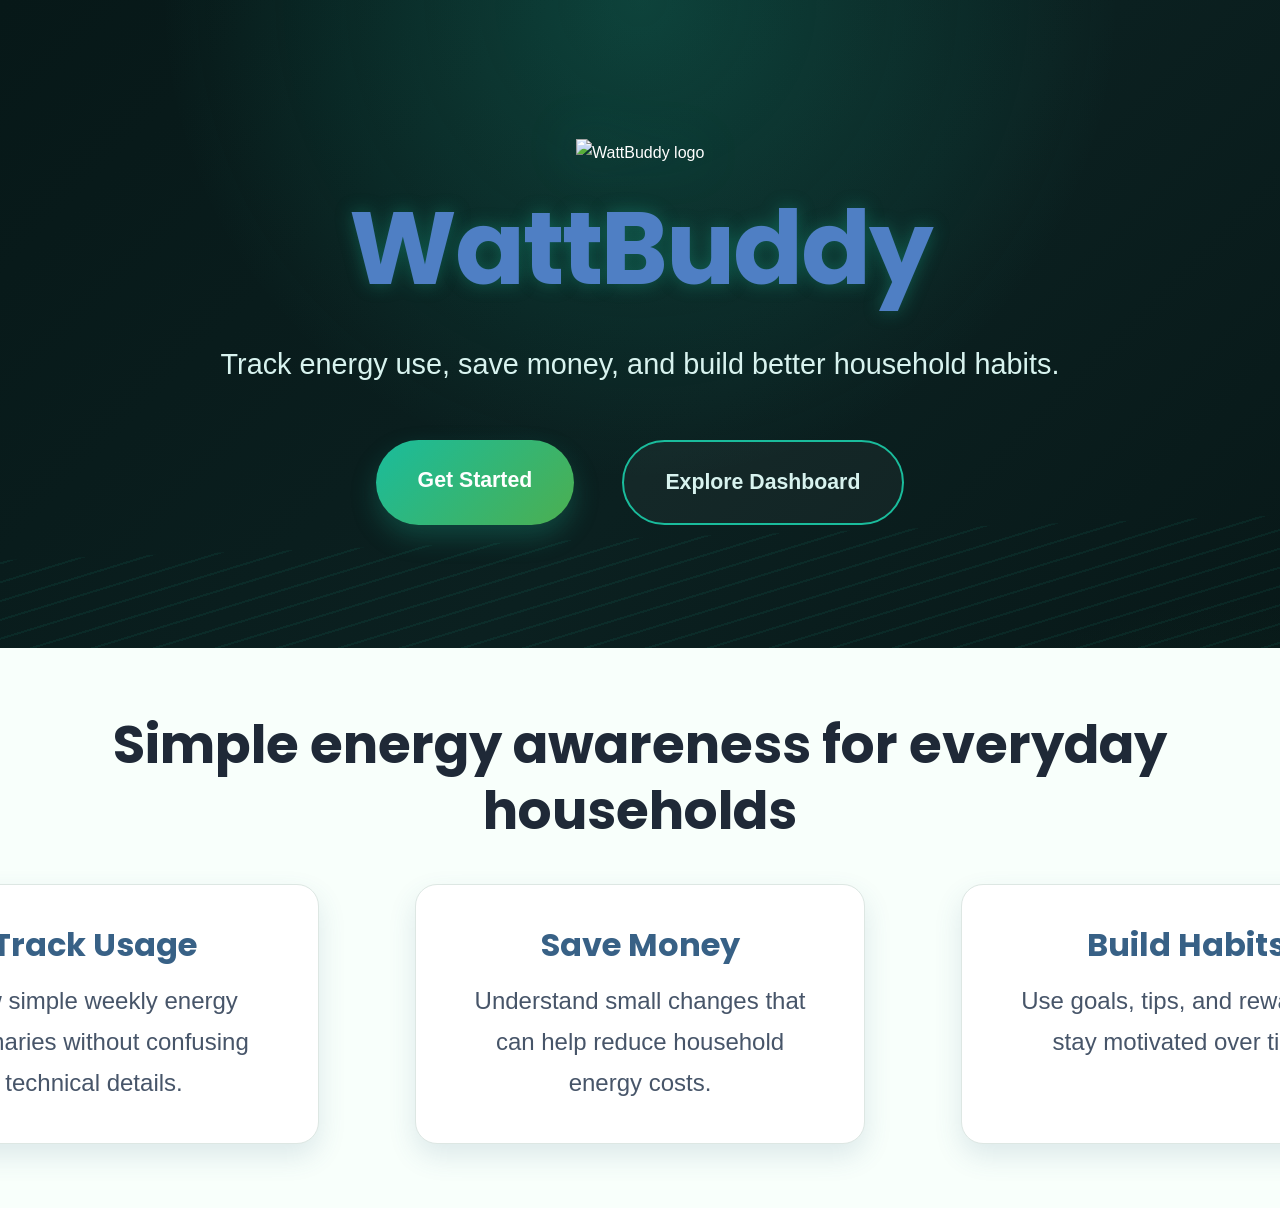
==== commit 8268c7b7: "Update index.html" ====
--- a/index.html
+++ b/index.html
@@ -1,62 +1,57 @@
-<!doctype html>
+<!DOCTYPE html>
 <html lang="en">
-  <head>
-    <meta charset="UTF-8" />
-    <meta name="viewport" content="width=device-width, initial-scale=1.0" />
+<head>
+    <meta charset="UTF-8">
+    <meta name="viewport" content="width=device-width, initial-scale=1.0">
     <title>WattBuddy | Welcome</title>
 
-    <link rel="stylesheet" href="css/styles.css" />
-  </head>
+    <link rel="stylesheet" href="css/styles.css">
+</head>
 
-  <body class="landing-body">
+<body class="landing-body">
+
     <main class="landing-page">
-      <section class="landing-hero">
-        <div class="logo-materialise">
-          <img src="image/logo.png" alt="WattBuddy logo" />
-          <h1 class="logo-title">WattBuddy</h1>
-        </div>
 
-        <p class="landing-tagline">
-          Track energy usage, save money, and build better household habits.
-        </p>
+        <section class="landing-hero">
 
-        <div class="landing-buttons">
-          <a href="details.html" class="primary-btn">Get Started</a>
-          <a href="dashboard.html" class="secondary-btn">Explore Dashboard</a>
-        </div>
-      </section>
+            <div class="logo-materialise">
+                <img src="wattbuddy just logo.png" alt="WattBuddy logo">
+                <h1 class="logo-title">WattBuddy</h1>
+            </div>
 
-      <section class="landing-info">
-        <h2>Simple energy awareness for everyday households</h2>
+            <p class="landing-tagline">
+                Track energy use, save money, and build better household habits.
+            </p>
 
-        <div class="info-grid">
-          <article class="info-card">
-            <h3>Track Usage</h3>
-            <p>
-              View weekly energy summaries without confusing technical details
-              and more.
-            </p>
-          </article>
+            <div class="landing-buttons">
+                <a href="details.html" class="primary-btn">Get Started</a>
+                <a href="dashboard.html" class="secondary-btn">Explore Dashboard</a>
+            </div>
 
-          <article class="info-card">
-            <h3>Save Money</h3>
-            <p>
-              Learn small changes that will help you reduce household energy
-              costs.
-            </p>
-          </article>
+        </section>
 
-          <article class="info-card">
-            <h3>Build Habits</h3>
-            <p>Use goals, tips, and rewards to stay motivated.</p>
-          </article>
-        </div>
-      </section>
+        <section class="landing-info">
+            <h2>Simple energy awareness for everyday households</h2>
+
+            <div class="info-grid">
+                <article class="info-card">
+                    <h3>Track Usage</h3>
+                    <p>View simple weekly energy summaries without confusing technical details.</p>
+                </article>
+
+                <article class="info-card">
+                    <h3>Save Money</h3>
+                    <p>Understand small changes that can help reduce household energy costs.</p>
+                </article>
+
+                <article class="info-card">
+                    <h3>Build Habits</h3>
+                    <p>Use goals, tips, and rewards to stay motivated over time.</p>
+                </article>
+            </div>
+        </section>
+
     </main>
 
-    <!-- Footer -->
-    <footer class="site-footer">
-      <p>&copy; 2026 WattBuddy. Created for 2008ICT Design Thinking in IT.</p>
-    </footer>
-  </body>
+</body>
 </html>
--- a/css/styles.css
+++ b/css/styles.css
@@ -1,384 +1,461 @@
 @import url("https://fonts.googleapis.com/css2?family=Poppins:wght@400;600;700&family=Roboto+Mono:wght@300;400;500&display=swap");
 /* WattBuddy login/first page */
 :root {
-  --primary-green: #4caf50;
-  --accent-teal: #1abc9c;
-  --secondary-blue: #386186;
-  --white: #ffffff;
-  --cream: #fffdf7;
-  --dark-text: #1f2937;
-  --body-text: #475569;
-  --muted-text: #64748b;
-  --border: #dde7e3;
-  --shadow-soft: 0 12px 28px rgba(56, 97, 134, 0.14);
-  --shadow-strong: 0 18px 45px rgba(26, 188, 156, 0.18);
-  --radius-medium: 22px;
-  --radius-large: 34px;
+    --primary-green: #4CAF50;
+    --accent-teal: #1ABC9C;
+    --secondary-blue: #386186;
+
+    --white: #FFFFFF;
+    --cream: #FFFDF7;
+    --dark-text: #1F2937;
+    --body-text: #475569;
+    --muted-text: #64748B;
+    --border: #DDE7E3;
+
+    --shadow-soft: 0 12px 28px rgba(56, 97, 134, 0.14);
+    --shadow-strong: 0 18px 45px rgba(26, 188, 156, 0.18);
+
+    --radius-medium: 22px;
+    --radius-large: 34px;
 }
 
 * {
-  margin: 0;
-  padding: 0;
-  box-sizing: border-box;
+    margin: 0;
+    padding: 0;
+    box-sizing: border-box;
 }
 
 html {
-  scroll-behavior: smooth;
+    scroll-behavior: smooth;
 }
 
 body {
-  font-family: "Roboto", Arial, sans-serif;
-  line-height: 1.7;
+    font-family: "Roboto", Arial, sans-serif;
+    line-height: 1.7;
 }
 
 h1,
 h2,
 h3 {
-  font-family: "Poppins", Arial, sans-serif;
-  line-height: 1.25;
+    font-family: "Poppins", Arial, sans-serif;
+    line-height: 1.25;
 }
 
 a,
 button,
 input,
 select {
-  font: inherit;
+    font: inherit;
 }
 
 a:focus,
 button:focus,
 input:focus,
 select:focus {
-  outline: 3px solid var(--accent-teal);
-  outline-offset: 4px;
+    outline: 3px solid var(--accent-teal);
+    outline-offset: 4px;
 }
 
 /* index.html */
 .landing-body {
-  min-height: 100vh;
-  background:
-    radial-gradient(circle at top, rgba(26, 188, 156, 0.24), transparent 35%),
-    radial-gradient(
-      circle at bottom right,
-      rgba(76, 175, 80, 0.16),
-      transparent 35%
-    ),
-    linear-gradient(135deg, #071818, #0b2020 45%, #061313);
-  color: var(--white);
+    min-height: 100vh;
+    background:
+        radial-gradient(circle at top, rgba(26, 188, 156, 0.24), transparent 35%),
+        radial-gradient(circle at bottom right, rgba(76, 175, 80, 0.16), transparent 35%),
+        linear-gradient(135deg, #071818, #0b2020 45%, #061313);
+    color: var(--white);
 }
 
 .landing-page {
-  min-height: 100vh;
+    min-height: 100vh;
 }
 
 .landing-hero {
-  min-height: 72vh;
-  display: flex;
-  flex-direction: column;
-  justify-content: center;
-  align-items: center;
-  gap: 1.7rem;
-  text-align: center;
-  padding: 4rem 5% 3rem;
-  position: relative;
-  overflow: hidden;
+    min-height: 72vh;
+    display: flex;
+    flex-direction: column;
+    justify-content: center;
+    align-items: center;
+    gap: 1.7rem;
+    text-align: center;
+    padding: 4rem 5% 3rem;
+    position: relative;
+    overflow: hidden;
 }
 
 .landing-hero::after {
-  content: "";
-  position: absolute;
-  bottom: -80px;
-  left: -10%;
-  width: 120%;
-  height: 190px;
-  background: repeating-linear-gradient(
-    165deg,
-    rgba(26, 188, 156, 0.18) 0 2px,
-    transparent 2px 18px
-  );
-  opacity: 0.45;
-  transform: rotate(-2deg);
+    content: "";
+    position: absolute;
+    bottom: -80px;
+    left: -10%;
+    width: 120%;
+    height: 190px;
+    background: repeating-linear-gradient(
+        165deg,
+        rgba(26, 188, 156, 0.18) 0 2px,
+        transparent 2px 18px
+    );
+    opacity: 0.45;
+    transform: rotate(-2deg);
 }
 
 .logo-materialise {
-  position: relative;
-  z-index: 2;
+    position: relative;
+    z-index: 2;
 }
 
 .logo-materialise img {
-  width: min(1800pw, 250vw);
-  opacity: 0;
-  filter: blur(9px) drop-shadow(0 0 25px rgba(26, 188, 156, 0.35));
-  transform: scale(0.9);
-  animation: materialiseLogo 1s ease-out forwards;
+    width: min(1800pw, 250vw);
+    opacity: 0;
+    filter: blur(9px) drop-shadow(0 0 25px rgba(26, 188, 156, 0.35));
+    transform: scale(0.90);
+    animation: materialiseLogo 1s ease-out forwards;
 }
 
 .logo-title {
-  font-size: clamp(4rem, 8vw, 7rem);
-  font-weight: 650;
-  color: #4f7fc4;
-  letter-spacing: -2px;
-  text-shadow: 0 0 18px rgba(26, 188, 156, 0.35);
+    font-size: clamp(4rem, 8vw, 7rem);
+    font-weight: 650;
+    color: #4f7fc4;
+    letter-spacing: -2px;
+    text-shadow: 0 0 18px rgba(26,188,156,0.35);
 }
 @keyframes materialiseLogo {
-  0% {
+    0% {
+        opacity: 0;
+        filter: blur(9px) drop-shadow(0 0 0 rgba(26, 188, 156, 0));
+        transform: scale(0.90);
+    }
+
+    60% {
+        opacity: 0.9;
+        filter: blur(6px) drop-shadow(0 0 18px rgba(26, 188, 156, 0.3));
+        transform: scale(1.02);
+    }
+
+    100% {
+        opacity: 1;
+        filter: blur(0) drop-shadow(0 0 25px rgba(26, 188, 156, 0.35));
+        transform: scale(1);
+    }
+}
+
+.landing-tagline {
+    max-width: 1000px;
+    font-size: clamp(1.35rem, 2.5vw, 1.8rem);
+    color: #d8f3ef;
+    white-space: nowrap;
     opacity: 0;
-    filter: blur(9px) drop-shadow(0 0 0 rgba(26, 188, 156, 0));
-    transform: scale(0.9);
-  }
-
-  60% {
-    opacity: 0.9;
-    filter: blur(6px) drop-shadow(0 0 18px rgba(26, 188, 156, 0.3));
-    transform: scale(1.02);
-  }
-
-  100% {
-    opacity: 1;
-    filter: blur(0) drop-shadow(0 0 25px rgba(26, 188, 156, 0.35));
-    transform: scale(1);
-  }
-}
-
-.landing-tagline {
-  max-width: 1000px;
-  font-size: clamp(1.35rem, 2.5vw, 1.8rem);
-  color: #d8f3ef;
-  white-space: nowrap;
-  opacity: 0;
-  animation: fadeUp 0.9s ease-out 0.45s forwards;
-  position: relative;
-  z-index: 2;
+    animation: fadeUp 0.9s ease-out 0.45s forwards;
+    position: relative;
+    z-index: 2;
 }
 
 .landing-buttons {
-  display: flex;
-  justify-content: center;
-  gap: 3rem;
-  flex-wrap: wrap;
-  margin-top: 1.5rem;
-  opacity: 0;
-  animation: fadeUp 0.9s ease-out 0.75s forwards;
-  position: relative;
-  z-index: 2;
+    display: flex;
+    justify-content: center;
+    gap: 3rem;
+    flex-wrap: wrap;
+    margin-top: 1.5rem;
+    opacity: 0;
+    animation: fadeUp 0.9s ease-out 0.75s forwards;
+    position: relative;
+    z-index: 2;
 }
 
 @keyframes fadeUp {
-  from {
-    opacity: 0;
-    transform: translateY(18px);
-  }
-
-  to {
-    opacity: 1;
-    transform: translateY(0);
-  }
+    from {
+        opacity: 0;
+        transform: translateY(18px);
+    }
+
+    to {
+        opacity: 1;
+        transform: translateY(0);
+    }
 }
 
 .primary-btn,
 .secondary-btn {
-  display: inline-block;
-  border: none;
-  cursor: pointer;
-  text-decoration: none;
-  padding: 1.4rem 2.6rem;
-  border-radius: 999px;
-  font-weight: 800;
-  font-size: 1.33rem;
-  transition: 0.25s ease;
+    display: inline-block;
+    border: none;
+    cursor: pointer;
+    text-decoration: none;
+    padding: 1.4rem 2.6rem;
+    border-radius: 999px;
+    font-weight: 800;
+    font-size: 1.33rem;
+    transition: 0.25s ease;
 }
 
 .primary-btn {
-  background: linear-gradient(135deg, var(--accent-teal), var(--primary-green));
-  color: var(--white);
-  box-shadow: 0 12px 26px rgba(26, 188, 156, 0.25);
+    background: linear-gradient(135deg, var(--accent-teal), var(--primary-green));
+    color: var(--white);
+    box-shadow: 0 12px 26px rgba(26, 188, 156, 0.25);
 }
 
 .secondary-btn {
-  border: 2px solid var(--accent-teal);
-  color: #d8f3ef;
-  background: rgba(255, 255, 255, 0.04);
+    border: 2px solid var(--accent-teal);
+    color: #d8f3ef;
+    background: rgba(255, 255, 255, 0.04);
 }
 
 .primary-btn:hover,
 .secondary-btn:hover {
-  transform: translateY(-4px);
+    transform: translateY(-4px);
 }
 
 .secondary-btn:hover {
-  background: rgba(26, 188, 156, 0.15);
+    background: rgba(26, 188, 156, 0.15);
 }
 
 .landing-info {
-  background: #f8fffb;
-  color: var(--dark-text);
-  padding: 4rem 5%;
-  text-align: center;
-  display: flex;
-  flex-direction: column;
-  align-items: center;
+    background: #f8fffb;
+    color: var(--dark-text);
+    padding: 4rem 5%;
+    text-align: center;
+    display: flex;
+    flex-direction: column;
+    align-items: center;
 }
 
 .landing-info h2 {
-  font-size: 3.3rem;
-  margin-bottom: 2.5rem;
+    font-size: 3.3rem;
+    margin-bottom: 2.5rem;
 }
 
 .info-grid {
-  width: 100%;
-  max-width: 1300px;
-  margin: 0 auto;
-  display: grid;
-  grid-template-columns: repeat(3, 1fr);
-  justify-content: center;
-  gap: 6rem;
+    width: 100%;
+    max-width: 1300px;
+    margin: 0 auto;
+    display: grid;
+    grid-template-columns: repeat(3, 1fr);
+    justify-content: center;
+    gap: 6rem;
 }
 
 .info-card {
-  justify-content: center;
-  background: var(--white);
-  padding: 2.5rem;
-  min-height: 220px;
-  min-width: 450px;
-  border-radius: var(--radius-medium);
-  box-shadow: var(--shadow-soft);
-  border: 1px solid var(--border);
-  transition: 0.25s ease;
+    justify-content: center;
+    background: var(--white);
+    padding: 2.5rem;
+    min-height: 220px;
+    min-width: 450px;
+    border-radius: var(--radius-medium);
+    box-shadow: var(--shadow-soft);
+    border: 1px solid var(--border);
+    transition: 0.25s ease;
 }
 
 .info-card:hover {
-  transform: translateY(-5px);
-  box-shadow: var(--shadow-strong);
+    transform: translateY(-5px);
+    box-shadow: var(--shadow-strong);
 }
 
 .info-card h3 {
-  color: var(--secondary-blue);
-  font-size: 2rem;
-  margin-bottom: 1rem;
+    color: var(--secondary-blue);
+    font-size: 2rem;
+    margin-bottom: 1rem;
 }
 
 .info-card p {
-  color: var(--body-text);
-  font-size: 1.5rem;
+    color: var(--body-text);
+    font-size: 1.50rem;
 }
 
 /* details.html */
+
 .details-page {
-  min-height: 100vh;
-  display: grid;
-  place-items: center;
-  padding: 2rem;
-  background:
-    radial-gradient(
-      circle at top right,
-      rgba(26, 188, 156, 0.22),
-      transparent 35%
-    ),
-    radial-gradient(
-      circle at bottom left,
-      rgba(76, 175, 80, 0.16),
-      transparent 35%
-    ),
-    linear-gradient(135deg, #fffdf7, #eaf8ef);
-}
-
+    min-height: 100vh;
+    display: flex;
+    justify-content: center;
+    align-items: center;
+    gap: 6rem;
+    padding: 3rem;
+    flex-wrap: wrap;
+    background: #DFF5EE;
+    
+}
+
+/* LEFT FORM */
 .form-card {
-  width: 100%;
-  max-width: 680px;
-  background: rgba(255, 255, 255, 0.95);
-  padding: 2.5rem;
-  border-radius: 30px;
-  box-shadow: 0 18px 45px rgba(56, 97, 134, 0.18);
-  border: 1px solid var(--border);
+    width: 100%;
+    max-width: 860px;
+    background: rgba(255, 255, 255, 0.96);
+    padding: 2.3rem 2.5rem;
+    border-radius: 32px;
+    box-shadow: 0 22px 55px rgba(26, 188, 156, 0.18);
+    border: 1px solid rgba(26, 188, 156, 0.25);
 }
 
 .form-card h1 {
-  text-align: center;
-  color: var(--secondary-blue);
-  font-size: clamp(2rem, 5vw, 3rem);
-  margin-bottom: 1rem;
+    text-align: center;
+    color: var(--secondary-blue);
+    font-size: clamp(2rem, 4vw, 2.8rem);
+    margin-bottom: 0.7rem;
 }
 
 .form-card > p {
-  text-align: center;
-  margin-bottom: 2rem;
-  color: var(--muted-text);
-}
-
+    text-align: center;
+    color: var(--body-text);
+    font-size: 0.95rem;
+    margin-bottom: 1.4rem;
+}
+
+/* FORM */
 .setup-form {
-  display: grid;
-  gap: 1rem;
+    display: grid;
+    gap: 0.75rem;
 }
 
 .setup-form label {
-  font-weight: 800;
-  color: var(--dark-text);
+    font-weight: 800;
+    color: var(--dark-text);
+    font-size: 1.3rem;
 }
 
 .setup-form input,
 .setup-form select {
-  width: 100%;
-  padding: 0.95rem 1rem;
-  border: 2px solid var(--border);
-  border-radius: 16px;
-  font-size: 1rem;
-  background: var(--cream);
+    width: 100%;
+    padding: 0.8rem 1rem;
+    border: 2px solid var(--border);
+    border-radius: 16px;
+    font-size: 1.2rem;
+    background: var(--cream);
+    color: var(--dark-text);
+}
+
+.setup-form input:hover,
+.setup-form select:hover {
+    border-color: rgba(26, 188, 156, 0.55);
 }
 
 .setup-form input:focus,
 .setup-form select:focus {
-  outline: none;
-  border-color: var(--accent-teal);
-  box-shadow: 0 0 0 4px rgba(26, 188, 156, 0.15);
+    outline: none;
+    border-color: var(--accent-teal);
+    box-shadow: 0 0 0 4px rgba(26, 188, 156, 0.15);
 }
 
 .setup-form .primary-btn {
-  margin-top: 1rem;
+    width: 100%;
+    margin-top: 0.8rem;
+    padding: 1rem 1.4rem;
+    border-radius: 999px;
+    font-size: 1.05rem;
+    font-weight: 800;
+    text-align: center;
 }
 
 .skip-link {
-  text-align: center;
-  color: var(--secondary-blue);
-  font-weight: 800;
-  text-decoration: none;
+    text-align: center;
+    color: var(--secondary-blue);
+    font-weight: 800;
+    text-decoration: none;
+    margin-top: 0.2rem;
 }
 
 .skip-link:hover {
-  color: var(--primary-green);
-}
-
-/* responsive design */
-@media (max-width: 750px) {
-  .landing-hero {
-    min-height: 70vh;
-    padding: 3rem 5% 2.5rem;
-  }
-
-  .landing-buttons {
+    color: var(--primary-green);
+}
+
+/* OR DIVIDER */
+.or-divider {
+    display: flex;
+    align-items: center;
+    justify-content: center;
+}
+
+.or-divider span {
+    width: 140px;
+    height: 140px;
+    border-radius: 50%;
+
+    background: #63D38A;
+    border: 1px solid rgba(26, 188, 156, 0.35);
+
+    display: flex;
+    align-items: center;
+    justify-content: center;
+
+    color: white;
+    font-size: 3rem;
+    font-weight: 800;
+
+    backdrop-filter: blur(12px);
+}
+
+/* RIGHT BUTTONS */
+.quick-access-buttons {
+    width: 500px;
+    display: flex;
     flex-direction: column;
+    gap: 1.2rem;
+}
+
+.google-btn,
+.email-btn {
     width: 100%;
-    max-width: 340px;
-  }
-
-  .primary-btn,
-  .secondary-btn {
-    width: 100%;
-    text-align: center;
-  }
-
-  .info-grid {
-    grid-template-columns: 1fr;
-  }
-}
-
-@media (max-width: 600px) {
-  .form-card {
-    padding: 2rem 1.3rem;
-  }
-
-  .details-page {
-    padding: 1rem;
-  }
+    padding: 2rem 1.35rem;
+
+    border: none;
+    border-radius: 20px;
+
+    font-size: 1.30rem;
+    font-weight: 700;
+
+    cursor: pointer;
+    transition: 0.25s ease;
+}
+
+.google-btn {
+    background: white;
+    color: #111827;
+}
+
+.email-btn {
+    background: linear-gradient(
+        135deg,
+        var(--accent-teal),
+        var(--primary-green)
+    );
+    color: white;
+}
+
+.google-btn:hover,
+.email-btn:hover {
+    transform: translateY(-3px);
+}
+
+/* RESPONSIVE FORM */
+@media (max-width: 1150px) {
+    .details-page {
+        flex-direction: column;
+        padding: 2rem;
+        gap: 1.5rem;
+    }
+
+    .quick-access-buttons {
+        width: 100%;
+        max-width: 500px;
+    }
+}
+
+@media (max-width: 650px) {
+    .details-page {
+        padding: 1rem;
+    }
+
+    .form-card {
+        padding: 2rem 1.3rem;
+    }
+
+    .form-card h1 {
+        font-size: 2rem;
+    }
+
+    .or-divider span {
+        width: 60px;
+        height: 60px;
+    }
 }
 .usage-page,
 .goals-page {
@@ -553,18 +630,6 @@
   border-radius: 18px 18px 0 0;
 }
 
-/* Last week bar */
-.last-week-bar {
-  height: 180px;
-  background: #bfd7ea;
-}
-
-/* This week bar */
-.this-week-bar {
-  height: 140px;
-  background: linear-gradient(180deg, var(--accent-teal), var(--primary-green));
-}
-
 .graph-label {
   margin-top: 1rem;
   font-weight: 600;
@@ -1101,3 +1166,115 @@
   box-shadow: var(--shadow-soft);
   font-weight: 500;
 }
+.brand-logo {
+  display: flex;
+  align-items: center;
+  gap: 12px;
+
+  text-decoration: none;
+  font-family: "Poppins", sans-serif;
+  font-weight: 700;
+  font-size: 1.3rem;
+
+  color: var(--secondary-blue);
+}
+
+.brand-logo img {
+  width: 42px;
+  height: 42px;
+
+  object-fit: contain;
+}
+
+.brand-logo span {
+  background: linear-gradient(90deg, var(--secondary-blue), var(--accent-teal));
+
+  -webkit-background-clip: text;
+  -webkit-text-fill-color: transparent;
+}
+.brand-logo:hover {
+  transform: translateY(-1px);
+  transition: 0.25s ease;
+}
+/* animation improvements */
+
+.goal-card,
+.usage-card,
+.achievement-card,
+.summary-card,
+.usage-item {
+  transition:
+    transform 0.3s ease,
+    box-shadow 0.3s ease;
+}
+
+.goal-card:hover,
+.usage-card:hover,
+.achievement-card:hover,
+.summary-card:hover,
+.usage-item:hover {
+  transform: translateY(-8px);
+
+  box-shadow: 0 18px 40px rgba(0, 0, 0, 0.12);
+}
+
+/* progress bar animation */
+
+.progress-fill {
+  animation: loadBar 1.6s ease forwards;
+}
+
+@keyframes loadBar {
+  from {
+    width: 0;
+  }
+}
+
+/* page fade animation */
+
+.goals-page,
+.usage-page {
+  animation: fadePage 0.8s ease;
+}
+
+@keyframes fadePage {
+  from {
+    opacity: 0;
+    transform: translateY(20px);
+  }
+
+  to {
+    opacity: 1;
+    transform: translateY(0);
+  }
+}
+
+/* daily progress hover */
+
+.day {
+  transition:
+    transform 0.25s ease,
+    background 0.25s ease;
+}
+
+.day:hover {
+  transform: scale(1.08);
+}
+
+/* button hover improvement */
+
+.action-link,
+.primary-btn,
+.secondary-btn {
+  transition:
+    transform 0.25s ease,
+    box-shadow 0.25s ease;
+}
+
+.action-link:hover,
+.primary-btn:hover,
+.secondary-btn:hover {
+  transform: translateY(-4px);
+
+  box-shadow: 0 12px 24px rgba(26, 188, 156, 0.22);
+}
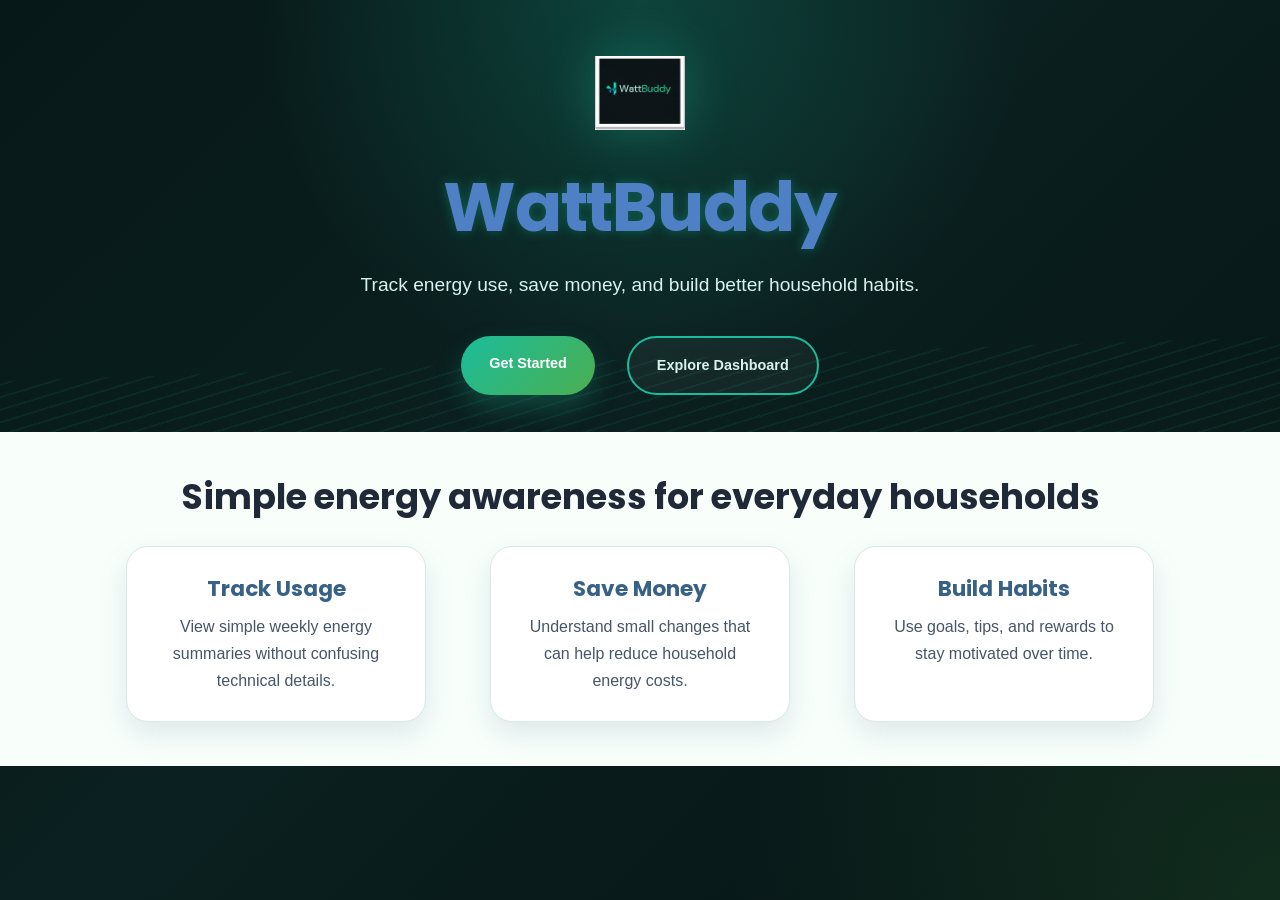
==== commit 9d648f33: "HUGE Changes. Moved navbar stuff into their own html to make it easier to edit. Added both sign up a" ====
--- a/index.html
+++ b/index.html
@@ -15,7 +15,7 @@
         <section class="landing-hero">
 
             <div class="logo-materialise">
-                <img src="wattbuddy just logo.png" alt="WattBuddy logo">
+                <img src="./image/logo.png" alt="WattBuddy logo">
                 <h1 class="logo-title">WattBuddy</h1>
             </div>
 
@@ -24,8 +24,8 @@
             </p>
 
             <div class="landing-buttons">
-                <a href="details.html" class="primary-btn">Get Started</a>
-                <a href="dashboard.html" class="secondary-btn">Explore Dashboard</a>
+                <a href="details.html" class="primary-btn" id="main-start-btn">Get Started</a>
+                <a href="dashboard.html" class="secondary-btn" id="dashboard-access-btn">Explore Dashboard</a>
             </div>
 
         </section>
@@ -52,6 +52,6 @@
         </section>
 
     </main>
-
+    <script src="js/script.js"></script>
 </body>
 </html>
--- a/css/styles.css
+++ b/css/styles.css
@@ -71,14 +71,14 @@
 }
 
 .landing-hero {
-    min-height: 72vh;
+    min-height: 48vh;
     display: flex;
     flex-direction: column;
     justify-content: center;
     align-items: center;
-    gap: 1.7rem;
+    gap: 1.15rem;
     text-align: center;
-    padding: 4rem 5% 3rem;
+    padding: 2.7rem 5% 2rem;
     position: relative;
     overflow: hidden;
 }
@@ -86,14 +86,14 @@
 .landing-hero::after {
     content: "";
     position: absolute;
-    bottom: -80px;
+    bottom: -54px;
     left: -10%;
     width: 120%;
-    height: 190px;
+    height: 127px;
     background: repeating-linear-gradient(
         165deg,
         rgba(26, 188, 156, 0.18) 0 2px,
-        transparent 2px 18px
+        transparent 2px 12px
     );
     opacity: 0.45;
     transform: rotate(-2deg);
@@ -105,19 +105,22 @@
 }
 
 .logo-materialise img {
-    width: min(1800pw, 250vw);
+    width: 60px;
+    height: 60px;
+    object-fit: contain;
+    margin-bottom: 12px;
     opacity: 0;
-    filter: blur(9px) drop-shadow(0 0 25px rgba(26, 188, 156, 0.35));
+    filter: blur(6px) drop-shadow(0 0 17px rgba(26, 188, 156, 0.35));
     transform: scale(0.90);
     animation: materialiseLogo 1s ease-out forwards;
 }
 
 .logo-title {
-    font-size: clamp(4rem, 8vw, 7rem);
+    font-size: clamp(2.7rem, 5.4vw, 4.7rem);
     font-weight: 650;
     color: #4f7fc4;
-    letter-spacing: -2px;
-    text-shadow: 0 0 18px rgba(26,188,156,0.35);
+    letter-spacing: -1.3px;
+    text-shadow: 0 0 12px rgba(26,188,156,0.35);
 }
 @keyframes materialiseLogo {
     0% {
@@ -140,8 +143,8 @@
 }
 
 .landing-tagline {
-    max-width: 1000px;
-    font-size: clamp(1.35rem, 2.5vw, 1.8rem);
+    max-width: 670px;
+    font-size: clamp(0.9rem, 1.7vw, 1.2rem);
     color: #d8f3ef;
     white-space: nowrap;
     opacity: 0;
@@ -153,9 +156,9 @@
 .landing-buttons {
     display: flex;
     justify-content: center;
-    gap: 3rem;
+    gap: 2rem;
     flex-wrap: wrap;
-    margin-top: 1.5rem;
+    margin-top: 1rem;
     opacity: 0;
     animation: fadeUp 0.9s ease-out 0.75s forwards;
     position: relative;
@@ -187,6 +190,13 @@
     transition: 0.25s ease;
 }
 
+/* Smaller buttons for index.html only */
+.landing-body .primary-btn,
+.landing-body .secondary-btn {
+    padding: 0.95rem 1.75rem;
+    font-size: 0.9rem;
+}
+
 .primary-btn {
     background: linear-gradient(135deg, var(--accent-teal), var(--primary-green));
     color: var(--white);
@@ -211,7 +221,7 @@
 .landing-info {
     background: #f8fffb;
     color: var(--dark-text);
-    padding: 4rem 5%;
+    padding: 2.7rem 5%;
     text-align: center;
     display: flex;
     flex-direction: column;
@@ -219,26 +229,26 @@
 }
 
 .landing-info h2 {
-    font-size: 3.3rem;
-    margin-bottom: 2.5rem;
+    font-size: 2.2rem;
+    margin-bottom: 1.7rem;
 }
 
 .info-grid {
     width: 100%;
-    max-width: 1300px;
+    max-width: 870px;
     margin: 0 auto;
     display: grid;
     grid-template-columns: repeat(3, 1fr);
     justify-content: center;
-    gap: 6rem;
+    gap: 4rem;
 }
 
 .info-card {
     justify-content: center;
     background: var(--white);
-    padding: 2.5rem;
-    min-height: 220px;
-    min-width: 450px;
+    padding: 1.7rem;
+    min-height: 147px;
+    min-width: 300px;
     border-radius: var(--radius-medium);
     box-shadow: var(--shadow-soft);
     border: 1px solid var(--border);
@@ -252,13 +262,13 @@
 
 .info-card h3 {
     color: var(--secondary-blue);
-    font-size: 2rem;
-    margin-bottom: 1rem;
+    font-size: 1.35rem;
+    margin-bottom: 0.7rem;
 }
 
 .info-card p {
     color: var(--body-text);
-    font-size: 1.50rem;
+    font-size: 1rem;
 }
 
 /* details.html */
@@ -268,8 +278,8 @@
     display: flex;
     justify-content: center;
     align-items: center;
-    gap: 6rem;
-    padding: 3rem;
+    gap: 4rem;
+    padding: 2rem;
     flex-wrap: wrap;
     background: #DFF5EE;
     
@@ -278,10 +288,10 @@
 /* LEFT FORM */
 .form-card {
     width: 100%;
-    max-width: 860px;
+    max-width: 575px;
     background: rgba(255, 255, 255, 0.96);
-    padding: 2.3rem 2.5rem;
-    border-radius: 32px;
+    padding: 1.55rem 1.7rem;
+    border-radius: 21px;
     box-shadow: 0 22px 55px rgba(26, 188, 156, 0.18);
     border: 1px solid rgba(26, 188, 156, 0.25);
 }
@@ -289,36 +299,36 @@
 .form-card h1 {
     text-align: center;
     color: var(--secondary-blue);
-    font-size: clamp(2rem, 4vw, 2.8rem);
+    font-size: clamp(1.35rem, 2.7vw, 1.9rem);
     margin-bottom: 0.7rem;
 }
 
 .form-card > p {
     text-align: center;
     color: var(--body-text);
-    font-size: 0.95rem;
-    margin-bottom: 1.4rem;
+    font-size: 0.65rem;
+    margin-bottom: 0.95rem;
 }
 
 /* FORM */
 .setup-form {
     display: grid;
-    gap: 0.75rem;
+    gap: 0.5rem;
 }
 
 .setup-form label {
     font-weight: 800;
     color: var(--dark-text);
-    font-size: 1.3rem;
+    font-size: 0.87rem;
 }
 
 .setup-form input,
 .setup-form select {
     width: 100%;
-    padding: 0.8rem 1rem;
+    padding: 0.55rem 0.7rem;
     border: 2px solid var(--border);
-    border-radius: 16px;
-    font-size: 1.2rem;
+    border-radius: 11px;
+    font-size: 0.8rem;
     background: var(--cream);
     color: var(--dark-text);
 }
@@ -337,10 +347,10 @@
 
 .setup-form .primary-btn {
     width: 100%;
-    margin-top: 0.8rem;
-    padding: 1rem 1.4rem;
+    margin-top: 0.55rem;
+    padding: 0.7rem 0.95rem;
     border-radius: 999px;
-    font-size: 1.05rem;
+    font-size: 0.7rem;
     font-weight: 800;
     text-align: center;
 }
@@ -350,7 +360,8 @@
     color: var(--secondary-blue);
     font-weight: 800;
     text-decoration: none;
-    margin-top: 0.2rem;
+    margin-top: 0.15rem;
+    font-size: 0.8rem;
 }
 
 .skip-link:hover {
@@ -365,8 +376,8 @@
 }
 
 .or-divider span {
-    width: 140px;
-    height: 140px;
+    width: 94px;
+    height: 94px;
     border-radius: 50%;
 
     background: #63D38A;
@@ -377,7 +388,7 @@
     justify-content: center;
 
     color: white;
-    font-size: 3rem;
+    font-size: 2rem;
     font-weight: 800;
 
     backdrop-filter: blur(12px);
@@ -385,30 +396,24 @@
 
 /* RIGHT BUTTONS */
 .quick-access-buttons {
-    width: 500px;
+    width: 335px;
     display: flex;
     flex-direction: column;
-    gap: 1.2rem;
-}
-
-.google-btn,
+    gap: 0.8rem;
+}
+
 .email-btn {
     width: 100%;
-    padding: 2rem 1.35rem;
+    padding: 1.35rem 0.9rem;
 
     border: none;
-    border-radius: 20px;
-
-    font-size: 1.30rem;
+    border-radius: 13px;
+
+    font-size: 0.87rem;
     font-weight: 700;
 
     cursor: pointer;
     transition: 0.25s ease;
-}
-
-.google-btn {
-    background: white;
-    color: #111827;
 }
 
 .email-btn {
@@ -420,7 +425,6 @@
     color: white;
 }
 
-.google-btn:hover,
 .email-btn:hover {
     transform: translateY(-3px);
 }
@@ -435,7 +439,7 @@
 
     .quick-access-buttons {
         width: 100%;
-        max-width: 500px;
+        max-width: 335px;
     }
 }
 
@@ -445,18 +449,19 @@
     }
 
     .form-card {
-        padding: 2rem 1.3rem;
+        padding: 1.35rem 0.9rem;
     }
 
     .form-card h1 {
-        font-size: 2rem;
+        font-size: 1.35rem;
     }
 
     .or-divider span {
-        width: 60px;
-        height: 60px;
+        width: 40px;
+        height: 40px;
     }
 }
+
 .usage-page,
 .goals-page {
   background: #f8fffb;
@@ -609,6 +614,58 @@
 .card-content h2 {
   color: var(--secondary-blue);
   margin-bottom: 1.5rem;
+}
+
+.hidden {
+  display: none;
+}
+
+.email-login-section {
+  width: 100%;
+  max-width: 680px;
+  background: rgba(255, 255, 255, 0.95);
+  padding: 2.5rem;
+  border-radius: 30px;
+  box-shadow: 0 18px 45px rgba(56, 97, 134, 0.18);
+  border: 1px solid var(--border);
+  margin-top: 2rem;
+}
+
+.email-login-section h2 {
+  text-align: center;
+  color: var(--secondary-blue);
+  margin-bottom: 1rem;
+}
+
+.email-login-section p {
+  text-align: center;
+  color: var(--muted-text);
+  margin-bottom: 1.5rem;
+}
+
+.email-login-form {
+  display: grid;
+  gap: 1rem;
+}
+
+.email-login-form label {
+  font-weight: 800;
+  color: var(--dark-text);
+}
+
+.email-login-form input {
+  width: 100%;
+  padding: 0.95rem 1rem;
+  border: 2px solid var(--border);
+  border-radius: 16px;
+  font-size: 1rem;
+  background: var(--cream);
+}
+
+.form-error-message {
+  color: #b00020;
+  font-weight: 700;
+  min-height: 1.5rem;
 }
 
 /* Graph */
@@ -1278,3 +1335,58 @@
 
   box-shadow: 0 12px 24px rgba(26, 188, 156, 0.22);
 }
+/* Logout button for navbar */
+.logout-btn {
+  border: none;
+  background: #e63946;
+  color: white;
+  padding: 0.55rem 1rem;
+  border-radius: 999px;
+  font-weight: 700;
+  cursor: pointer;
+  transition:
+    transform 0.25s ease,
+    opacity 0.25s ease;
+}
+
+.logout-btn:hover {
+  transform: translateY(-2px);
+  opacity: 0.9;
+}
+
+/* Login/Sign up button for navbar */
+.login-signup-btn {
+  display: inline-block;
+  padding: 0.55rem 1rem;
+  border-radius: 999px;
+  background: linear-gradient(135deg, var(--accent-teal), var(--primary-green));
+  color: white !important;
+  text-decoration: none;
+  font-weight: 700;
+  transition:
+    transform 0.25s ease,
+    opacity 0.25s ease;
+}
+
+.login-signup-btn:hover {
+  transform: translateY(-2px);
+  opacity: 0.9;
+}
+
+.logout-btn {
+  border: none;
+  background: #e63946;
+  color: white;
+  padding: 0.55rem 1rem;
+  border-radius: 999px;
+  font-weight: 700;
+  cursor: pointer;
+  transition:
+    transform 0.25s ease,
+    opacity 0.25s ease;
+}
+
+.logout-btn:hover {
+  transform: translateY(-2px);
+  opacity: 0.9;
+}
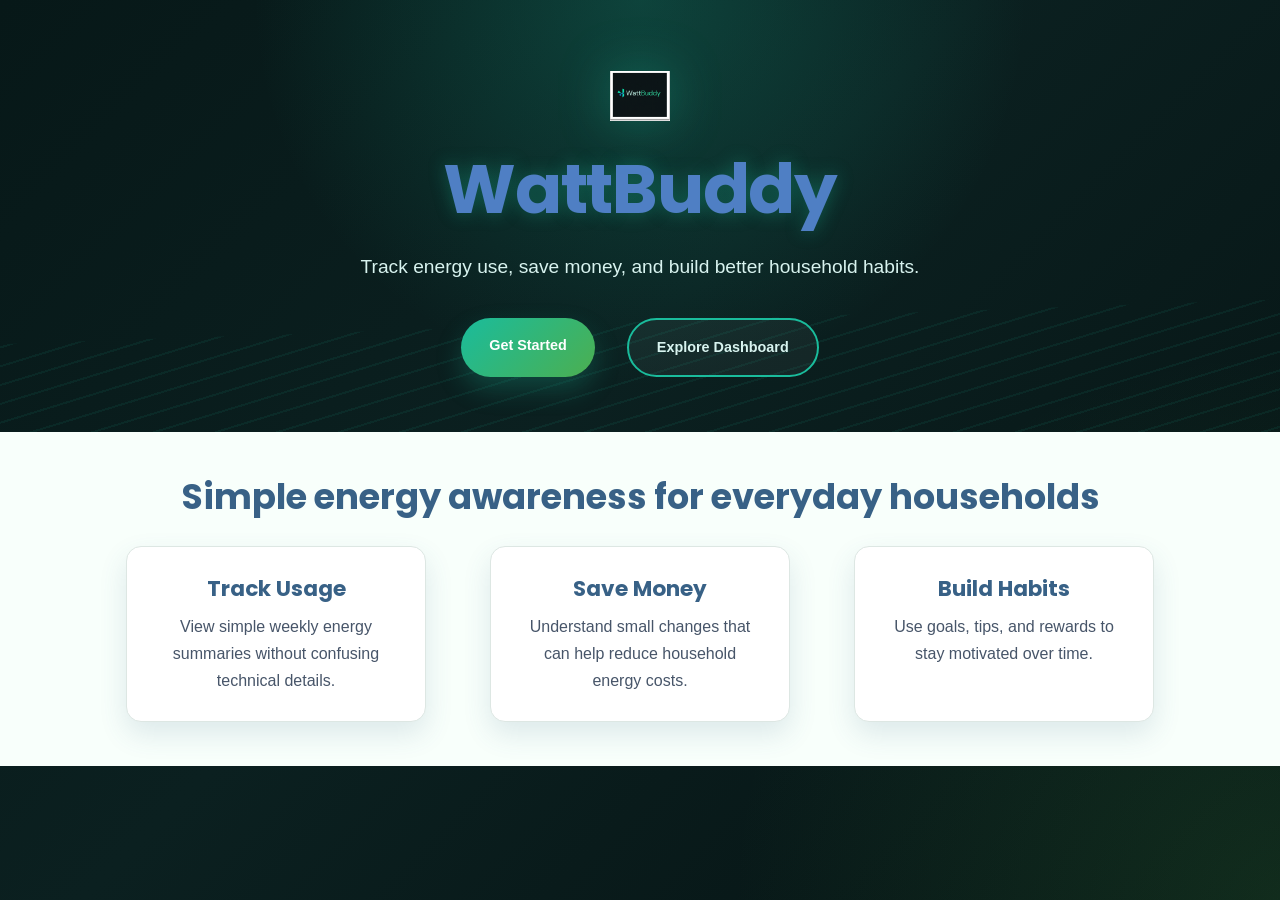
==== commit 8995337c: "So... apparently we aren't allowed to use Javascript at all so I've fixed all the code to make it so" ====
--- a/index.html
+++ b/index.html
@@ -24,8 +24,8 @@
             </p>
 
             <div class="landing-buttons">
-                <a href="details.html" class="primary-btn" id="main-start-btn">Get Started</a>
-                <a href="dashboard.html" class="secondary-btn" id="dashboard-access-btn">Explore Dashboard</a>
+                <a href="details.html" class="primary-btn">Get Started</a>
+                <a href="dashboard.html" class="secondary-btn">Explore Dashboard</a>
             </div>
 
         </section>
@@ -52,6 +52,6 @@
         </section>
 
     </main>
-    <script src="js/script.js"></script>
+
 </body>
 </html>
--- a/css/styles.css
+++ b/css/styles.css
@@ -1,1392 +1,1325 @@
-@import url("https://fonts.googleapis.com/css2?family=Poppins:wght@400;600;700&family=Roboto+Mono:wght@300;400;500&display=swap");
-/* WattBuddy login/first page */
-:root {
-    --primary-green: #4CAF50;
-    --accent-teal: #1ABC9C;
-    --secondary-blue: #386186;
-
-    --white: #FFFFFF;
-    --cream: #FFFDF7;
-    --dark-text: #1F2937;
-    --body-text: #475569;
-    --muted-text: #64748B;
-    --border: #DDE7E3;
-
-    --shadow-soft: 0 12px 28px rgba(56, 97, 134, 0.14);
-    --shadow-strong: 0 18px 45px rgba(26, 188, 156, 0.18);
-
-    --radius-medium: 22px;
-    --radius-large: 34px;
-}
-
-* {
-    margin: 0;
-    padding: 0;
-    box-sizing: border-box;
-}
-
-html {
-    scroll-behavior: smooth;
-}
-
-body {
-    font-family: "Roboto", Arial, sans-serif;
-    line-height: 1.7;
-}
-
-h1,
-h2,
-h3 {
-    font-family: "Poppins", Arial, sans-serif;
-    line-height: 1.25;
-}
-
-a,
-button,
-input,
-select {
-    font: inherit;
-}
-
-a:focus,
-button:focus,
-input:focus,
-select:focus {
-    outline: 3px solid var(--accent-teal);
-    outline-offset: 4px;
-}
-
-/* index.html */
-.landing-body {
-    min-height: 100vh;
-    background:
-        radial-gradient(circle at top, rgba(26, 188, 156, 0.24), transparent 35%),
-        radial-gradient(circle at bottom right, rgba(76, 175, 80, 0.16), transparent 35%),
-        linear-gradient(135deg, #071818, #0b2020 45%, #061313);
-    color: var(--white);
-}
-
-.landing-page {
-    min-height: 100vh;
-}
-
-.landing-hero {
-    min-height: 48vh;
-    display: flex;
-    flex-direction: column;
-    justify-content: center;
-    align-items: center;
-    gap: 1.15rem;
-    text-align: center;
-    padding: 2.7rem 5% 2rem;
-    position: relative;
-    overflow: hidden;
-}
-
-.landing-hero::after {
-    content: "";
-    position: absolute;
-    bottom: -54px;
-    left: -10%;
-    width: 120%;
-    height: 127px;
-    background: repeating-linear-gradient(
-        165deg,
-        rgba(26, 188, 156, 0.18) 0 2px,
-        transparent 2px 12px
-    );
-    opacity: 0.45;
-    transform: rotate(-2deg);
-}
-
-.logo-materialise {
-    position: relative;
-    z-index: 2;
-}
-
-.logo-materialise img {
-    width: 60px;
-    height: 60px;
-    object-fit: contain;
-    margin-bottom: 12px;
-    opacity: 0;
-    filter: blur(6px) drop-shadow(0 0 17px rgba(26, 188, 156, 0.35));
-    transform: scale(0.90);
-    animation: materialiseLogo 1s ease-out forwards;
-}
-
-.logo-title {
-    font-size: clamp(2.7rem, 5.4vw, 4.7rem);
-    font-weight: 650;
-    color: #4f7fc4;
-    letter-spacing: -1.3px;
-    text-shadow: 0 0 12px rgba(26,188,156,0.35);
-}
-@keyframes materialiseLogo {
-    0% {
-        opacity: 0;
-        filter: blur(9px) drop-shadow(0 0 0 rgba(26, 188, 156, 0));
-        transform: scale(0.90);
-    }
-
-    60% {
-        opacity: 0.9;
-        filter: blur(6px) drop-shadow(0 0 18px rgba(26, 188, 156, 0.3));
-        transform: scale(1.02);
-    }
-
-    100% {
-        opacity: 1;
-        filter: blur(0) drop-shadow(0 0 25px rgba(26, 188, 156, 0.35));
-        transform: scale(1);
-    }
-}
-
-.landing-tagline {
-    max-width: 670px;
-    font-size: clamp(0.9rem, 1.7vw, 1.2rem);
-    color: #d8f3ef;
-    white-space: nowrap;
-    opacity: 0;
-    animation: fadeUp 0.9s ease-out 0.45s forwards;
-    position: relative;
-    z-index: 2;
-}
-
-.landing-buttons {
-    display: flex;
-    justify-content: center;
-    gap: 2rem;
-    flex-wrap: wrap;
-    margin-top: 1rem;
-    opacity: 0;
-    animation: fadeUp 0.9s ease-out 0.75s forwards;
-    position: relative;
-    z-index: 2;
-}
-
-@keyframes fadeUp {
-    from {
-        opacity: 0;
-        transform: translateY(18px);
-    }
-
-    to {
-        opacity: 1;
-        transform: translateY(0);
-    }
-}
-
-.primary-btn,
-.secondary-btn {
-    display: inline-block;
-    border: none;
-    cursor: pointer;
-    text-decoration: none;
-    padding: 1.4rem 2.6rem;
-    border-radius: 999px;
-    font-weight: 800;
-    font-size: 1.33rem;
-    transition: 0.25s ease;
-}
-
-/* Smaller buttons for index.html only */
-.landing-body .primary-btn,
-.landing-body .secondary-btn {
-    padding: 0.95rem 1.75rem;
-    font-size: 0.9rem;
-}
-
-.primary-btn {
-    background: linear-gradient(135deg, var(--accent-teal), var(--primary-green));
-    color: var(--white);
-    box-shadow: 0 12px 26px rgba(26, 188, 156, 0.25);
-}
-
-.secondary-btn {
-    border: 2px solid var(--accent-teal);
-    color: #d8f3ef;
-    background: rgba(255, 255, 255, 0.04);
-}
-
-.primary-btn:hover,
-.secondary-btn:hover {
-    transform: translateY(-4px);
-}
-
-.secondary-btn:hover {
-    background: rgba(26, 188, 156, 0.15);
-}
-
-.landing-info {
-    background: #f8fffb;
-    color: var(--dark-text);
-    padding: 2.7rem 5%;
-    text-align: center;
-    display: flex;
-    flex-direction: column;
-    align-items: center;
-}
-
-.landing-info h2 {
-    font-size: 2.2rem;
-    margin-bottom: 1.7rem;
-}
-
-.info-grid {
-    width: 100%;
-    max-width: 870px;
-    margin: 0 auto;
-    display: grid;
-    grid-template-columns: repeat(3, 1fr);
-    justify-content: center;
-    gap: 4rem;
-}
-
-.info-card {
-    justify-content: center;
-    background: var(--white);
-    padding: 1.7rem;
-    min-height: 147px;
-    min-width: 300px;
-    border-radius: var(--radius-medium);
-    box-shadow: var(--shadow-soft);
-    border: 1px solid var(--border);
-    transition: 0.25s ease;
-}
-
-.info-card:hover {
-    transform: translateY(-5px);
-    box-shadow: var(--shadow-strong);
-}
-
-.info-card h3 {
-    color: var(--secondary-blue);
-    font-size: 1.35rem;
-    margin-bottom: 0.7rem;
-}
-
-.info-card p {
-    color: var(--body-text);
-    font-size: 1rem;
-}
-
-/* details.html */
-
-.details-page {
-    min-height: 100vh;
-    display: flex;
-    justify-content: center;
-    align-items: center;
-    gap: 4rem;
-    padding: 2rem;
-    flex-wrap: wrap;
-    background: #DFF5EE;
-    
-}
-
-/* LEFT FORM */
-.form-card {
-    width: 100%;
-    max-width: 575px;
-    background: rgba(255, 255, 255, 0.96);
-    padding: 1.55rem 1.7rem;
-    border-radius: 21px;
-    box-shadow: 0 22px 55px rgba(26, 188, 156, 0.18);
-    border: 1px solid rgba(26, 188, 156, 0.25);
-}
-
-.form-card h1 {
-    text-align: center;
-    color: var(--secondary-blue);
-    font-size: clamp(1.35rem, 2.7vw, 1.9rem);
-    margin-bottom: 0.7rem;
-}
-
-.form-card > p {
-    text-align: center;
-    color: var(--body-text);
-    font-size: 0.65rem;
-    margin-bottom: 0.95rem;
-}
-
-/* FORM */
-.setup-form {
-    display: grid;
-    gap: 0.5rem;
-}
-
-.setup-form label {
-    font-weight: 800;
-    color: var(--dark-text);
-    font-size: 0.87rem;
-}
-
-.setup-form input,
-.setup-form select {
-    width: 100%;
-    padding: 0.55rem 0.7rem;
-    border: 2px solid var(--border);
-    border-radius: 11px;
-    font-size: 0.8rem;
-    background: var(--cream);
-    color: var(--dark-text);
-}
-
-.setup-form input:hover,
-.setup-form select:hover {
-    border-color: rgba(26, 188, 156, 0.55);
-}
-
-.setup-form input:focus,
-.setup-form select:focus {
-    outline: none;
-    border-color: var(--accent-teal);
-    box-shadow: 0 0 0 4px rgba(26, 188, 156, 0.15);
-}
-
-.setup-form .primary-btn {
-    width: 100%;
-    margin-top: 0.55rem;
-    padding: 0.7rem 0.95rem;
-    border-radius: 999px;
-    font-size: 0.7rem;
-    font-weight: 800;
-    text-align: center;
-}
-
-.skip-link {
-    text-align: center;
-    color: var(--secondary-blue);
-    font-weight: 800;
-    text-decoration: none;
-    margin-top: 0.15rem;
-    font-size: 0.8rem;
-}
-
-.skip-link:hover {
-    color: var(--primary-green);
-}
-
-/* OR DIVIDER */
-.or-divider {
-    display: flex;
-    align-items: center;
-    justify-content: center;
-}
-
-.or-divider span {
-    width: 94px;
-    height: 94px;
-    border-radius: 50%;
-
-    background: #63D38A;
-    border: 1px solid rgba(26, 188, 156, 0.35);
-
-    display: flex;
-    align-items: center;
-    justify-content: center;
-
-    color: white;
-    font-size: 2rem;
-    font-weight: 800;
-
-    backdrop-filter: blur(12px);
-}
-
-/* RIGHT BUTTONS */
-.quick-access-buttons {
-    width: 335px;
-    display: flex;
-    flex-direction: column;
-    gap: 0.8rem;
-}
-
-.email-btn {
-    width: 100%;
-    padding: 1.35rem 0.9rem;
-
-    border: none;
-    border-radius: 13px;
-
-    font-size: 0.87rem;
-    font-weight: 700;
-
-    cursor: pointer;
-    transition: 0.25s ease;
-}
-
-.email-btn {
-    background: linear-gradient(
-        135deg,
-        var(--accent-teal),
-        var(--primary-green)
-    );
-    color: white;
-}
-
-.email-btn:hover {
-    transform: translateY(-3px);
-}
-
-/* RESPONSIVE FORM */
-@media (max-width: 1150px) {
-    .details-page {
-        flex-direction: column;
-        padding: 2rem;
-        gap: 1.5rem;
-    }
-
-    .quick-access-buttons {
-        width: 100%;
-        max-width: 335px;
-    }
-}
-
-@media (max-width: 650px) {
-    .details-page {
-        padding: 1rem;
-    }
-
-    .form-card {
-        padding: 1.35rem 0.9rem;
-    }
-
-    .form-card h1 {
-        font-size: 1.35rem;
-    }
-
-    .or-divider span {
-        width: 40px;
-        height: 40px;
-    }
-}
-
-.usage-page,
-.goals-page {
-  background: #f8fffb;
-  min-height: 100vh;
-  padding-bottom: 4rem;
-}
-
-.usage-hero,
-.goals-hero {
-  text-align: center;
-  padding: 5rem 5% 2rem;
-}
-
-.usage-hero h1,
-.goals-hero h1 {
-  font-size: 3rem;
-  color: var(--secondary-blue);
-  margin-bottom: 1rem;
-}
-
-.usage-hero p,
-.goals-hero p {
-  color: var(--body-text);
-  max-width: 700px;
-  margin: auto;
-}
-
-.usage-section,
-.goals-section {
-  padding: 2rem 5%;
-}
-
-.usage-chart {
-  display: flex;
-  justify-content: center;
-  align-items: flex-end;
-  gap: 1.2rem;
-  margin-top: 2rem;
-  min-height: 180px;
-}
-
-.usage-bar-group {
-  text-align: center;
-}
-
-.usage-bar {
-  width: 50px;
-  background: linear-gradient(180deg, var(--accent-teal), var(--primary-green));
-  border-radius: 14px 14px 0 0;
-}
-
-.usage-grid,
-.goals-grid {
-  display: grid;
-  grid-template-columns: repeat(auto-fit, minmax(260px, 1fr));
-  gap: 2rem;
-}
-
-.usage-card,
-.goal-card {
-  background: white;
-  padding: 2rem;
-  border-radius: var(--radius-medium);
-  box-shadow: var(--shadow-soft);
-  border: 1px solid var(--border);
-}
-
-.notification-box,
-.goal-reminder-box {
-  background: #fff8e6;
-  border-left: 6px solid #ffb703;
-  padding: 1.5rem;
-  border-radius: 14px;
-  color: var(--dark-text);
-  font-weight: 600;
-}
-
-.progress-bar {
-  width: 100%;
-  height: 18px;
-  background: #dfece8;
-  border-radius: 999px;
-  margin: 1rem 0;
-  overflow: hidden;
-}
-
-.progress-fill {
-  height: 100%;
-  background: linear-gradient(135deg, var(--accent-teal), var(--primary-green));
-}
-.site-header {
-  background: white;
-  padding: 1rem 5%;
-  box-shadow: var(--shadow-soft);
-}
-
-.navbar {
-  display: flex;
-  justify-content: space-between;
-  align-items: center;
-}
-
-.navbar-links {
-  display: flex;
-  gap: 2rem;
-  list-style: none;
-}
-
-.navbar-links a {
-  text-decoration: none;
-  color: var(--dark-text);
-  font-weight: 600;
-}
-.home-page {
-  background: #f8fffb;
-  min-height: 100vh;
-  padding-bottom: 4rem;
-}
-
-/* Intro section */
-.home-intro {
-  text-align: center;
-  padding: 5rem 5% 2rem;
-}
-
-.home-intro h1 {
-  font-size: 3rem;
-  color: var(--secondary-blue);
-  margin-bottom: 1rem;
-}
-
-.home-intro p {
-  color: var(--body-text);
-  max-width: 700px;
-  margin: auto;
-  font-size: 1.05rem;
-}
-
-/* Summary cards */
-.summary-card {
-  background: white;
-  margin: 2rem auto;
-  width: min(1100px, 90%);
-  padding: 2rem;
-  border-radius: var(--radius-medium);
-  box-shadow: var(--shadow-soft);
-  border: 1px solid var(--border);
-}
-
-.card-content h2 {
-  color: var(--secondary-blue);
-  margin-bottom: 1.5rem;
-}
-
-.hidden {
-  display: none;
-}
-
-.email-login-section {
-  width: 100%;
-  max-width: 680px;
-  background: rgba(255, 255, 255, 0.95);
-  padding: 2.5rem;
-  border-radius: 30px;
-  box-shadow: 0 18px 45px rgba(56, 97, 134, 0.18);
-  border: 1px solid var(--border);
-  margin-top: 2rem;
-}
-
-.email-login-section h2 {
-  text-align: center;
-  color: var(--secondary-blue);
-  margin-bottom: 1rem;
-}
-
-.email-login-section p {
-  text-align: center;
-  color: var(--muted-text);
-  margin-bottom: 1.5rem;
-}
-
-.email-login-form {
-  display: grid;
-  gap: 1rem;
-}
-
-.email-login-form label {
-  font-weight: 800;
-  color: var(--dark-text);
-}
-
-.email-login-form input {
-  width: 100%;
-  padding: 0.95rem 1rem;
-  border: 2px solid var(--border);
-  border-radius: 16px;
-  font-size: 1rem;
-  background: var(--cream);
-}
-
-.form-error-message {
-  color: #b00020;
-  font-weight: 700;
-  min-height: 1.5rem;
-}
-
-/* Graph */
-.graph-bars {
-  display: flex;
-  justify-content: center;
-  align-items: flex-end;
-  gap: 5rem;
-  margin: 2rem 0;
-  min-height: 220px;
-}
-
-.graph-bar-group {
-  text-align: center;
-}
-
-.graph-bar {
-  width: 90px;
-  border-radius: 18px 18px 0 0;
-}
-
-.graph-label {
-  margin-top: 1rem;
-  font-weight: 600;
-  color: var(--dark-text);
-}
-
-/* Summary text */
-.summary-message {
-  text-align: center;
-  font-size: 1.1rem;
-  color: var(--dark-text);
-}
-
-.summary-highlight {
-  font-size: 1.2rem;
-  color: var(--dark-text);
-}
-
-/* Action section */
-.home-actions {
-  text-align: center;
-  padding: 3rem 5%;
-}
-
-.home-actions h2 {
-  margin-bottom: 2rem;
-  color: var(--secondary-blue);
-}
-
-.action-link-list {
-  display: flex;
-  justify-content: center;
-  flex-wrap: wrap;
-  gap: 1.5rem;
-}
-
-.action-link {
-  display: inline-block;
-  padding: 1rem 2rem;
-  background: linear-gradient(135deg, var(--accent-teal), var(--primary-green));
-
-  color: white;
-  text-decoration: none;
-  border-radius: 999px;
-  font-weight: 600;
-
-  transition: transform 0.2s ease;
-}
-
-.action-link:hover {
-  transform: translateY(-4px);
-}
-
-/* Responsive */
-@media (max-width: 768px) {
-  .home-intro h1 {
-    font-size: 2.2rem;
-  }
-
-  .graph-bars {
-    gap: 2rem;
-  }
-
-  .graph-bar {
-    width: 60px;
-  }
-
-  .summary-card {
-    padding: 1.5rem;
-  }
-
-  .action-link-list {
-    flex-direction: column;
-    align-items: center;
-  }
-}
-.tips-page {
-  background: #f8fffb;
-  min-height: 100vh;
-  padding-bottom: 4rem;
-}
-
-/* Hero section */
-.tips-hero {
-  text-align: center;
-  padding: 5rem 5% 3rem;
-}
-
-.tips-hero h1 {
-  font-size: 3rem;
-  color: var(--secondary-blue);
-  margin-bottom: 1rem;
-}
-
-.tips-hero p {
-  max-width: 760px;
-  margin: auto;
-  color: var(--body-text);
-  line-height: 1.7;
-  font-size: 1.05rem;
-}
-
-/* Main section spacing */
-.tips-section {
-  padding: 1rem 5% 3rem;
-}
-
-.tips-section h2 {
-  text-align: center;
-  color: var(--secondary-blue);
-  margin-bottom: 2rem;
-  font-size: 2rem;
-}
-
-/* Card layout */
-.tips-card-list {
-  display: grid;
-  grid-template-columns: repeat(auto-fit, minmax(260px, 1fr));
-  gap: 2rem;
-  max-width: 1200px;
-  margin: auto;
-}
-
-/* Individual tip cards */
-.tip-card {
-  background: white;
-  padding: 2rem;
-  border-radius: var(--radius-medium);
-  border: 1px solid var(--border);
-
-  box-shadow: var(--shadow-soft);
-
-  transition:
-    transform 0.25s ease,
-    box-shadow 0.25s ease;
-}
-
-.tip-card:hover {
-  transform: translateY(-6px);
-
-  box-shadow: var(--shadow-strong);
-}
-
-.tip-card h3 {
-  color: var(--secondary-blue);
-  margin-bottom: 1rem;
-  font-size: 1.2rem;
-}
-
-.tip-card p {
-  color: var(--body-text);
-  line-height: 1.7;
-}
-
-/* Daily habits list */
-.tips-list {
-  max-width: 850px;
-  margin: auto;
-
-  background: white;
-  padding: 2rem 2.5rem;
-
-  border-radius: var(--radius-medium);
-
-  box-shadow: var(--shadow-soft);
-
-  border: 1px solid var(--border);
-}
-
-.tips-list li {
-  margin-bottom: 1rem;
-  color: var(--body-text);
-  line-height: 1.7;
-}
-
-/* Reminder section */
-.tips-reminder {
-  text-align: center;
-}
-
-.tips-reminder p {
-  max-width: 700px;
-  margin: 0 auto 2rem;
-
-  color: var(--body-text);
-  line-height: 1.8;
-}
-
-/* Action buttons */
-.action-link-list {
-  display: flex;
-  justify-content: center;
-  flex-wrap: wrap;
-  gap: 1rem;
-}
-
-.action-link {
-  display: inline-block;
-
-  padding: 1rem 2rem;
-
-  background: linear-gradient(135deg, var(--accent-teal), var(--primary-green));
-
-  color: white;
-  text-decoration: none;
-
-  border-radius: 999px;
-
-  font-weight: 600;
-
-  transition:
-    transform 0.2s ease,
-    opacity 0.2s ease;
-}
-
-.action-link:hover {
-  transform: translateY(-4px);
-  opacity: 0.95;
-}
-
-/* Responsive */
-@media (max-width: 768px) {
-  .tips-hero h1 {
-    font-size: 2.2rem;
-  }
-
-  .tips-section h2 {
-    font-size: 1.6rem;
-  }
-
-  .tip-card {
-    padding: 1.5rem;
-  }
-
-  .tips-list {
-    padding: 1.5rem;
-  }
-
-  .action-link-list {
-    flex-direction: column;
-    align-items: center;
-  }
-}
-.about-page {
-  background: #f8fffb;
-  min-height: 100vh;
-  padding-bottom: 4rem;
-}
-
-/* Hero section */
-.about-hero {
-  text-align: center;
-  padding: 5rem 5% 3rem;
-}
-
-.about-hero-content {
-  max-width: 850px;
-  margin: auto;
-}
-
-.about-hero h1 {
-  font-size: 3rem;
-  color: var(--secondary-blue);
-  margin-bottom: 1.5rem;
-}
-
-.about-hero p {
-  color: var(--body-text);
-  line-height: 1.8;
-  font-size: 1.05rem;
-  margin-bottom: 1rem;
-}
-
-/* Main sections */
-.about-section {
-  padding: 1rem 5% 3rem;
-}
-
-.section-content {
-  max-width: 1150px;
-  margin: auto;
-}
-
-.about-section h2 {
-  text-align: center;
-  color: var(--secondary-blue);
-  margin-bottom: 2rem;
-  font-size: 2rem;
-}
-
-.about-section p {
-  color: var(--body-text);
-  line-height: 1.8;
-  margin-bottom: 1rem;
-  text-align: center;
-}
-
-/* Feature cards */
-.feature-list {
-  display: grid;
-  grid-template-columns: repeat(auto-fit, minmax(250px, 1fr));
-  gap: 2rem;
-}
-
-.feature-card {
-  background: white;
-
-  padding: 2rem;
-
-  border-radius: var(--radius-medium);
-
-  border: 1px solid var(--border);
-
-  box-shadow: var(--shadow-soft);
-
-  transition:
-    transform 0.25s ease,
-    box-shadow 0.25s ease;
-}
-
-.feature-card:hover {
-  transform: translateY(-6px);
-
-  box-shadow: var(--shadow-strong);
-}
-
-.feature-card h3 {
-  color: var(--secondary-blue);
-  margin-bottom: 1rem;
-  font-size: 1.25rem;
-}
-
-.feature-card p {
-  text-align: left;
-  margin: 0;
-}
-
-/* Responsive */
-@media (max-width: 768px) {
-  .about-hero h1 {
-    font-size: 2.3rem;
-  }
-
-  .about-section h2 {
-    font-size: 1.7rem;
-  }
-
-  .feature-card {
-    padding: 1.5rem;
-  }
-}
-/* goals page improvement */
-
-.achievement-section {
-  display: flex;
-  gap: 20px;
-  margin-top: 30px;
-  flex-wrap: wrap;
-}
-
-.achievement-box {
-  flex: 1;
-  min-width: 220px;
-  background: white;
-  padding: 20px;
-  border-radius: 18px;
-  box-shadow: var(--shadow-soft);
-  border: 1px solid var(--border);
-}
-
-.achievement-box h3 {
-  color: var(--secondary-blue);
-  margin-bottom: 10px;
-}
-
-.achievement-box p {
-  color: var(--body-text);
-}
-
-/* usage page improvement */
-
-.usage-summary {
-  display: grid;
-  grid-template-columns: repeat(auto-fit, minmax(250px, 1fr));
-  gap: 24px;
-  margin-top: 40px;
-}
-
-.summary-card {
-  background: white;
-  padding: 24px;
-  border-radius: 20px;
-  box-shadow: var(--shadow-soft);
-  border: 1px solid var(--border);
-}
-
-.summary-card h3 {
-  color: var(--secondary-blue);
-  margin-bottom: 12px;
-}
-
-.alert-box {
-  margin-top: 30px;
-  background: #fff7e8;
-  border-left: 5px solid #ffb300;
-  padding: 20px;
-  border-radius: 14px;
-  color: var(--dark-text);
-}
-
-.breakdown-section {
-  margin-top: 40px;
-}
-
-.breakdown-list {
-  background: white;
-  padding: 24px;
-  border-radius: 20px;
-  box-shadow: var(--shadow-soft);
-  border: 1px solid var(--border);
-}
-
-.breakdown-list li {
-  margin-bottom: 12px;
-  color: var(--body-text);
-}
-.navbar-logo a {
-  display: flex;
-  align-items: center;
-  gap: 12px;
-  text-decoration: none;
-}
-
-.navbar-logo img {
-  width: 42px;
-  height: 42px;
-  object-fit: contain;
-}
-
-.navbar-logo span {
-  font-family: "Poppins", sans-serif;
-  font-size: 1.2rem;
-  font-weight: 700;
-  color: var(--secondary-blue);
-}
-.logo-materialise img {
-  width: 90px;
-  height: 90px;
-  object-fit: contain;
-  margin-bottom: 18px;
-}
-.daily-progress-section {
-  margin-top: 40px;
-  text-align: center;
-}
-
-.progress-days {
-  display: flex;
-  justify-content: center;
-  gap: 14px;
-  margin-top: 20px;
-  flex-wrap: wrap;
-}
-
-.day {
-  width: 60px;
-  height: 60px;
-  border-radius: 50%;
-  background: white;
-  display: flex;
-  justify-content: center;
-  align-items: center;
-  box-shadow: var(--shadow-soft);
-  font-weight: 600;
-}
-
-.day.active {
-  background: var(--primary-green);
-  color: white;
-}
-.achievement-section {
-  margin-top: 50px;
-  text-align: center;
-}
-
-.achievement-grid {
-  display: flex;
-  justify-content: center;
-  gap: 20px;
-  margin-top: 24px;
-  flex-wrap: wrap;
-}
-
-.achievement-card {
-  background: white;
-  padding: 20px 30px;
-  border-radius: 20px;
-  box-shadow: var(--shadow-soft);
-  font-weight: 600;
-}
-.motivation-box {
-  margin-top: 40px;
-  background: #f5fdf8;
-  border-left: 6px solid var(--primary-green);
-  padding: 24px;
-  border-radius: 16px;
-  font-weight: 500;
-}
-.top-usage-section {
-  margin-top: 50px;
-}
-
-.usage-list {
-  display: flex;
-  flex-direction: column;
-  gap: 18px;
-  margin-top: 20px;
-}
-
-.usage-item {
-  background: white;
-  padding: 20px;
-  border-radius: 18px;
-  box-shadow: var(--shadow-soft);
-  display: flex;
-  justify-content: space-between;
-  font-weight: 600;
-}
-.insight-box {
-  margin-top: 40px;
-  background: #eefbf6;
-  padding: 24px;
-  border-radius: 20px;
-  box-shadow: var(--shadow-soft);
-  font-weight: 500;
-}
-.brand-logo {
-  display: flex;
-  align-items: center;
-  gap: 12px;
-
-  text-decoration: none;
-  font-family: "Poppins", sans-serif;
-  font-weight: 700;
-  font-size: 1.3rem;
-
-  color: var(--secondary-blue);
-}
-
-.brand-logo img {
-  width: 42px;
-  height: 42px;
-
-  object-fit: contain;
-}
-
-.brand-logo span {
-  background: linear-gradient(90deg, var(--secondary-blue), var(--accent-teal));
-
-  -webkit-background-clip: text;
-  -webkit-text-fill-color: transparent;
-}
-.brand-logo:hover {
-  transform: translateY(-1px);
-  transition: 0.25s ease;
-}
-/* animation improvements */
-
-.goal-card,
-.usage-card,
-.achievement-card,
-.summary-card,
-.usage-item {
-  transition:
-    transform 0.3s ease,
-    box-shadow 0.3s ease;
-}
-
-.goal-card:hover,
-.usage-card:hover,
-.achievement-card:hover,
-.summary-card:hover,
-.usage-item:hover {
-  transform: translateY(-8px);
-
-  box-shadow: 0 18px 40px rgba(0, 0, 0, 0.12);
-}
-
-/* progress bar animation */
-
-.progress-fill {
-  animation: loadBar 1.6s ease forwards;
-}
-
-@keyframes loadBar {
-  from {
-    width: 0;
-  }
-}
-
-/* page fade animation */
-
-.goals-page,
-.usage-page {
-  animation: fadePage 0.8s ease;
-}
-
-@keyframes fadePage {
-  from {
-    opacity: 0;
-    transform: translateY(20px);
-  }
-
-  to {
-    opacity: 1;
-    transform: translateY(0);
-  }
-}
-
-/* daily progress hover */
-
-.day {
-  transition:
-    transform 0.25s ease,
-    background 0.25s ease;
-}
-
-.day:hover {
-  transform: scale(1.08);
-}
-
-/* button hover improvement */
-
-.action-link,
-.primary-btn,
-.secondary-btn {
-  transition:
-    transform 0.25s ease,
-    box-shadow 0.25s ease;
-}
-
-.action-link:hover,
-.primary-btn:hover,
-.secondary-btn:hover {
-  transform: translateY(-4px);
-
-  box-shadow: 0 12px 24px rgba(26, 188, 156, 0.22);
-}
-/* Logout button for navbar */
-.logout-btn {
-  border: none;
-  background: #e63946;
-  color: white;
-  padding: 0.55rem 1rem;
-  border-radius: 999px;
-  font-weight: 700;
-  cursor: pointer;
-  transition:
-    transform 0.25s ease,
-    opacity 0.25s ease;
-}
-
-.logout-btn:hover {
-  transform: translateY(-2px);
-  opacity: 0.9;
-}
-
-/* Login/Sign up button for navbar */
-.login-signup-btn {
-  display: inline-block;
-  padding: 0.55rem 1rem;
-  border-radius: 999px;
-  background: linear-gradient(135deg, var(--accent-teal), var(--primary-green));
-  color: white !important;
-  text-decoration: none;
-  font-weight: 700;
-  transition:
-    transform 0.25s ease,
-    opacity 0.25s ease;
-}
-
-.login-signup-btn:hover {
-  transform: translateY(-2px);
-  opacity: 0.9;
-}
-
-.logout-btn {
-  border: none;
-  background: #e63946;
-  color: white;
-  padding: 0.55rem 1rem;
-  border-radius: 999px;
-  font-weight: 700;
-  cursor: pointer;
-  transition:
-    transform 0.25s ease,
-    opacity 0.25s ease;
-}
-
-.logout-btn:hover {
-  transform: translateY(-2px);
-  opacity: 0.9;
-}+@import url("https://fonts.googleapis.com/css2?family=Poppins:wght@400;600;700&family=Roboto+Mono:wght@300;400;500&display=swap");
+
+:root {
+  --primary-green: #4caf50;
+  --accent-teal: #1abc9c;
+  --secondary-blue: #386186;
+
+  --white: #ffffff;
+  --cream: #fffdf7;
+  --dark-text: #1f2937;
+  --body-text: #475569;
+  --muted-text: #64748b;
+  --border: #dde7e3;
+
+  --shadow-soft: 0 12px 28px rgba(56, 97, 134, 0.14);
+  --shadow-strong: 0 18px 45px rgba(26, 188, 156, 0.18);
+
+  --radius-medium: 22px;
+  --radius-large: 34px;
+}
+
+* {
+  margin: 0;
+  padding: 0;
+  box-sizing: border-box;
+}
+
+html {
+  scroll-behavior: smooth;
+}
+
+body {
+  font-family: "Roboto", Arial, sans-serif;
+  line-height: 1.7;
+  color: var(--body-text);
+}
+
+h1,
+h2,
+h3 {
+  font-family: "Poppins", Arial, sans-serif;
+  line-height: 1.25;
+  color: var(--secondary-blue);
+}
+
+a,
+button,
+input,
+select {
+  font: inherit;
+}
+
+a:focus,
+button:focus,
+input:focus,
+select:focus {
+  outline: 3px solid var(--accent-teal);
+  outline-offset: 4px;
+}
+
+
+/* =========================================================
+   2. Shared navigation and footer
+   Used by: dashboard.html, usage.html, goals.html,
+            tips.html, about.html
+   Purpose: consistent top navigation, brand logo, static
+            Login / Sign Up link, and footer styling.
+   ========================================================= */
+
+.site-header {
+  background: var(--white);
+  padding: 1rem 5%;
+  box-shadow: var(--shadow-soft);
+}
+
+.navbar {
+  display: flex;
+  justify-content: space-between;
+  align-items: center;
+  gap: 2rem;
+}
+
+.navbar-links {
+  display: flex;
+  align-items: center;
+  gap: 2rem;
+  list-style: none;
+  flex-wrap: wrap;
+}
+
+.navbar-links a {
+  text-decoration: none;
+  color: var(--dark-text);
+  font-weight: 600;
+}
+
+.navbar-links a:hover,
+.navbar-links a[aria-current="page"] {
+  color: var(--primary-green);
+}
+
+.navbar-logo a,
+.brand-logo {
+  display: flex;
+  align-items: center;
+  gap: 12px;
+  text-decoration: none;
+  font-family: "Poppins", sans-serif;
+  font-weight: 700;
+  font-size: 1.3rem;
+  color: var(--secondary-blue);
+}
+
+.navbar-logo img,
+.brand-logo img {
+  width: 42px;
+  height: 42px;
+  object-fit: contain;
+}
+
+.navbar-logo span,
+.brand-logo span {
+  background: linear-gradient(90deg, var(--secondary-blue), var(--accent-teal));
+  -webkit-background-clip: text;
+  -webkit-text-fill-color: transparent;
+}
+
+.brand-logo:hover {
+  transform: translateY(-1px);
+  transition: 0.25s ease;
+}
+
+/* Static Login / Sign Up link in the navbar.
+   Used by: dashboard.html, usage.html, goals.html, tips.html, about.html */
+.login-signup-btn {
+  display: inline-block;
+  padding: 0.55rem 1rem;
+  border-radius: 999px;
+  background: linear-gradient(135deg, var(--accent-teal), var(--primary-green));
+  color: var(--white) !important;
+  text-decoration: none;
+  font-weight: 700;
+  transition:
+    transform 0.25s ease,
+    opacity 0.25s ease;
+}
+
+.login-signup-btn:hover {
+  transform: translateY(-2px);
+  opacity: 0.9;
+}
+
+.site-footer {
+  background: var(--white);
+  border-top: 1px solid var(--border);
+  color: var(--muted-text);
+  text-align: center;
+  padding: 1.5rem 5%;
+}
+
+
+/* =========================================================
+   3. Shared buttons and action links
+   Used by:
+   - index.html: .primary-btn, .secondary-btn
+   - details.html: .primary-btn
+   - dashboard.html and tips.html: .action-link
+   Purpose: reusable button/link styling across pages.
+   ========================================================= */
+
+.primary-btn,
+.secondary-btn {
+  display: inline-block;
+  border: none;
+  cursor: pointer;
+  text-decoration: none;
+  padding: 1.4rem 2.6rem;
+  border-radius: 999px;
+  font-weight: 800;
+  font-size: 1.33rem;
+  transition:
+    transform 0.25s ease,
+    box-shadow 0.25s ease,
+    opacity 0.25s ease;
+}
+
+.primary-btn {
+  background: linear-gradient(135deg, var(--accent-teal), var(--primary-green));
+  color: var(--white);
+  box-shadow: 0 12px 26px rgba(26, 188, 156, 0.25);
+}
+
+.secondary-btn {
+  border: 2px solid var(--accent-teal);
+  color: #d8f3ef;
+  background: rgba(255, 255, 255, 0.04);
+}
+
+.primary-btn:hover,
+.secondary-btn:hover,
+.action-link:hover {
+  transform: translateY(-4px);
+  box-shadow: 0 12px 24px rgba(26, 188, 156, 0.22);
+}
+
+.secondary-btn:hover {
+  background: rgba(26, 188, 156, 0.15);
+}
+
+.action-link-list {
+  display: flex;
+  justify-content: center;
+  flex-wrap: wrap;
+  gap: 1.5rem;
+}
+
+.action-link {
+  display: inline-block;
+  padding: 1rem 2rem;
+  background: linear-gradient(135deg, var(--accent-teal), var(--primary-green));
+  color: var(--white);
+  text-decoration: none;
+  border-radius: 999px;
+  font-weight: 600;
+  transition:
+    transform 0.25s ease,
+    box-shadow 0.25s ease,
+    opacity 0.25s ease;
+}
+
+.action-link:hover {
+  opacity: 0.95;
+}
+
+
+/* =========================================================
+   4. Shared section wrapper
+   Used by: dashboard.html, usage.html, goals.html,
+            tips.html, about.html
+   Purpose: consistent max-width and page section alignment.
+   ========================================================= */
+
+.section-content {
+  max-width: 1150px;
+  margin: auto;
+}
+
+
+/* =========================================================
+   5. index.html - landing page
+   Used by: index.html only
+   Purpose: welcome screen, large WattBuddy logo, start buttons,
+            and three information cards.
+   ========================================================= */
+
+.landing-body {
+  min-height: 100vh;
+  background:
+    radial-gradient(circle at top, rgba(26, 188, 156, 0.24), transparent 35%),
+    radial-gradient(circle at bottom right, rgba(76, 175, 80, 0.16), transparent 35%),
+    linear-gradient(135deg, #071818, #0b2020 45%, #061313);
+  color: var(--white);
+}
+
+.landing-page {
+  min-height: 100vh;
+}
+
+.landing-hero {
+  min-height: 48vh;
+  display: flex;
+  flex-direction: column;
+  justify-content: center;
+  align-items: center;
+  gap: 1.15rem;
+  text-align: center;
+  padding: 2.7rem 5% 2rem;
+  position: relative;
+  overflow: hidden;
+}
+
+.landing-hero::after {
+  content: "";
+  position: absolute;
+  bottom: -80px;
+  left: -10%;
+  width: 120%;
+  height: 190px;
+  background: repeating-linear-gradient(
+    165deg,
+    rgba(26, 188, 156, 0.18) 0 2px,
+    transparent 2px 18px
+  );
+  opacity: 0.45;
+  transform: rotate(-2deg);
+}
+
+.logo-materialise {
+  position: relative;
+  z-index: 2;
+}
+
+.logo-materialise img {
+  width: 60px;
+  height: 60px;
+  object-fit: contain;
+  margin-bottom: 12px;
+  opacity: 0;
+  filter: blur(9px) drop-shadow(0 0 25px rgba(26, 188, 156, 0.35));
+  transform: scale(0.9);
+  animation: materialiseLogo 1s ease-out forwards;
+}
+
+.logo-title {
+  font-size: clamp(2.7rem, 5.4vw, 4.7rem);
+  font-weight: 650;
+  color: #4f7fc4;
+  letter-spacing: -1.3px;
+  text-shadow: 0 0 18px rgba(26, 188, 156, 0.35);
+}
+
+@keyframes materialiseLogo {
+  0% {
+    opacity: 0;
+    filter: blur(9px) drop-shadow(0 0 0 rgba(26, 188, 156, 0));
+    transform: scale(0.9);
+  }
+
+  60% {
+    opacity: 0.9;
+    filter: blur(6px) drop-shadow(0 0 18px rgba(26, 188, 156, 0.3));
+    transform: scale(1.02);
+  }
+
+  100% {
+    opacity: 1;
+    filter: blur(0) drop-shadow(0 0 25px rgba(26, 188, 156, 0.35));
+    transform: scale(1);
+  }
+}
+
+.landing-tagline {
+  max-width: 670px;
+  font-size: clamp(0.9rem, 1.7vw, 1.2rem);
+  color: #d8f3ef;
+  white-space: nowrap;
+  opacity: 0;
+  animation: fadeUp 0.9s ease-out 0.45s forwards;
+  position: relative;
+  z-index: 2;
+}
+
+.landing-buttons {
+  display: flex;
+  justify-content: center;
+  gap: 2rem;
+  flex-wrap: wrap;
+  margin-top: 1rem;
+  opacity: 0;
+  animation: fadeUp 0.9s ease-out 0.75s forwards;
+  position: relative;
+  z-index: 2;
+}
+
+/* Index buttons are smaller than the global default because this
+   page was originally designed while the browser was zoomed out. */
+.landing-body .primary-btn,
+.landing-body .secondary-btn {
+  padding: 0.95rem 1.75rem;
+  font-size: 0.9rem;
+}
+
+@keyframes fadeUp {
+  from {
+    opacity: 0;
+    transform: translateY(18px);
+  }
+
+  to {
+    opacity: 1;
+    transform: translateY(0);
+  }
+}
+
+.landing-info {
+  background: #f8fffb;
+  color: var(--dark-text);
+  padding: 2.7rem 5%;
+  text-align: center;
+  display: flex;
+  flex-direction: column;
+  align-items: center;
+}
+
+.landing-info h2 {
+  font-size: 2.2rem;
+  margin-bottom: 1.7rem;
+}
+
+.info-grid {
+  width: 100%;
+  max-width: 870px;
+  margin: 0 auto;
+  display: grid;
+  grid-template-columns: repeat(3, 1fr);
+  justify-content: center;
+  gap: 4rem;
+}
+
+.info-card {
+  justify-content: center;
+  background: var(--white);
+  padding: 1.7rem;
+  min-height: 150px;
+  min-width: 300px;
+  border-radius: 15px;
+  box-shadow: var(--shadow-soft);
+  border: 1px solid var(--border);
+  transition:
+    transform 0.25s ease,
+    box-shadow 0.25s ease;
+}
+
+.info-card:hover {
+  transform: translateY(-5px);
+  box-shadow: var(--shadow-strong);
+}
+
+.info-card h3 {
+  color: var(--secondary-blue);
+  font-size: 1.35rem;
+  margin-bottom: 0.7rem;
+}
+
+.info-card p {
+  color: var(--body-text);
+  font-size: 1rem;
+}
+
+
+/* =========================================================
+   6. details.html - static setup form
+   Used by: details.html only
+   Purpose: optional profile setup form. Since JavaScript is not
+            allowed, the form does not save data; it simply links
+            users to dashboard.html when submitted.
+   ========================================================= */
+
+.details-page {
+  min-height: 100vh;
+  display: flex;
+  justify-content: center;
+  align-items: center;
+  padding: 2.7rem;
+  gap: 2rem;
+  background:
+    radial-gradient(circle at top right, rgba(26, 188, 156, 0.22), transparent 35%),
+    radial-gradient(circle at bottom left, rgba(76, 175, 80, 0.16), transparent 35%),
+    linear-gradient(135deg, #fffdf7, #eaf8ef);
+}
+
+.form-card {
+  width: 100%;
+  max-width: 455px;
+  background: rgba(255, 255, 255, 0.95);
+  padding: 1.7rem;
+  border-radius: 20px;
+  box-shadow: 0 18px 45px rgba(56, 97, 134, 0.18);
+  border: 1px solid var(--border);
+}
+
+.form-card h1 {
+  text-align: center;
+  color: var(--secondary-blue);
+  font-size: clamp(1.35rem, 3.35vw, 2rem);
+  margin-bottom: 0.7rem;
+}
+
+.form-card > p {
+  text-align: center;
+  color: var(--muted-text);
+  font-size: 0.9rem;
+  margin-bottom: 1.35rem;
+}
+
+.setup-form {
+  display: grid;
+  gap: 0.7rem;
+}
+
+.setup-form label {
+  font-weight: 800;
+  color: var(--dark-text);
+  font-size: 0.85rem;
+}
+
+.setup-form input,
+.setup-form select {
+  width: 100%;
+  padding: 0.65rem 0.7rem;
+  border: 2px solid var(--border);
+  border-radius: 11px;
+  font-size: 0.85rem;
+  background: var(--cream);
+  color: var(--dark-text);
+}
+
+.setup-form input:hover,
+.setup-form select:hover {
+  border-color: rgba(26, 188, 156, 0.55);
+}
+
+.setup-form input:focus,
+.setup-form select:focus {
+  outline: none;
+  border-color: var(--accent-teal);
+  box-shadow: 0 0 0 4px rgba(26, 188, 156, 0.15);
+}
+
+.setup-form .primary-btn {
+  width: 100%;
+  margin-top: 0.7rem;
+  padding: 0.95rem 1.75rem;
+  border-radius: 999px;
+  font-size: 0.9rem;
+  font-weight: 800;
+  text-align: center;
+}
+
+.skip-link {
+  text-align: center;
+  color: var(--secondary-blue);
+  font-weight: 800;
+  text-decoration: none;
+  margin-top: 0.15rem;
+  font-size: 0.85rem;
+}
+
+.skip-link:hover {
+  color: var(--primary-green);
+}
+
+
+/* =========================================================
+   7. dashboard.html - static dashboard page
+   Used by: dashboard.html only
+   Purpose: placeholder weekly summary, energy profile card,
+            graph bars, savings/reward cards, and quick actions.
+   ========================================================= */
+
+.home-page {
+  background: #f8fffb;
+  min-height: 100vh;
+  padding-bottom: 4rem;
+}
+
+.home-intro {
+  text-align: center;
+  padding: 5rem 5% 2rem;
+}
+
+.home-intro h1 {
+  font-size: 3rem;
+  color: var(--secondary-blue);
+  margin-bottom: 1rem;
+}
+
+.home-intro p {
+  color: var(--body-text);
+  max-width: 700px;
+  margin: auto;
+  font-size: 1.05rem;
+}
+
+.profile-summary {
+  margin: 2rem auto 0;
+  background: var(--white);
+  padding: 1.5rem;
+  border-radius: var(--radius-medium);
+  box-shadow: var(--shadow-soft);
+  border: 1px solid var(--border);
+  max-width: 760px;
+}
+
+.profile-summary h2 {
+  color: var(--secondary-blue);
+  margin-bottom: 1rem;
+}
+
+.profile-summary p {
+  color: var(--body-text);
+  margin-bottom: 0.5rem;
+}
+
+.profile-data-note {
+  margin-top: 1rem;
+  font-weight: 600;
+}
+
+.summary-card {
+  background: var(--white);
+  margin: 2rem auto;
+  width: min(1100px, 90%);
+  padding: 2rem;
+  border-radius: var(--radius-medium);
+  box-shadow: var(--shadow-soft);
+  border: 1px solid var(--border);
+  transition:
+    transform 0.3s ease,
+    box-shadow 0.3s ease;
+}
+
+.summary-card:hover {
+  transform: translateY(-8px);
+  box-shadow: 0 18px 40px rgba(0, 0, 0, 0.12);
+}
+
+.card-content h2 {
+  color: var(--secondary-blue);
+  margin-bottom: 1.5rem;
+}
+
+.graph-bars {
+  display: flex;
+  justify-content: center;
+  align-items: flex-end;
+  gap: 5rem;
+  margin: 2rem 0;
+  min-height: 220px;
+}
+
+.graph-bar-group {
+  text-align: center;
+}
+
+.graph-bar {
+  width: 90px;
+  border-radius: 18px 18px 0 0;
+}
+
+.last-week-bar {
+  height: 180px;
+  background: #bfd7ea;
+}
+
+.this-week-bar {
+  height: 140px;
+  background: linear-gradient(180deg, var(--accent-teal), var(--primary-green));
+}
+
+.graph-label {
+  margin-top: 1rem;
+  font-weight: 600;
+  color: var(--dark-text);
+}
+
+.summary-message {
+  text-align: center;
+  font-size: 1.1rem;
+  color: var(--dark-text);
+}
+
+.summary-highlight {
+  font-size: 1.2rem;
+  color: var(--dark-text);
+}
+
+.home-actions {
+  text-align: center;
+  padding: 3rem 5%;
+}
+
+.home-actions h2 {
+  margin-bottom: 2rem;
+  color: var(--secondary-blue);
+}
+
+
+/* =========================================================
+   8. usage.html and goals.html - shared page layout
+   Used by: usage.html, goals.html
+   Purpose: shared page background, hero sections, content sections,
+            grids, cards, notification boxes, and progress bars.
+   ========================================================= */
+
+.usage-page,
+.goals-page {
+  background: #f8fffb;
+  min-height: 100vh;
+  padding-bottom: 4rem;
+  animation: fadePage 0.8s ease;
+}
+
+.usage-hero,
+.goals-hero {
+  text-align: center;
+  padding: 5rem 5% 2rem;
+}
+
+.usage-hero h1,
+.goals-hero h1 {
+  font-size: 3rem;
+  color: var(--secondary-blue);
+  margin-bottom: 1rem;
+}
+
+.usage-hero p,
+.goals-hero p {
+  color: var(--body-text);
+  max-width: 700px;
+  margin: auto;
+}
+
+.usage-section,
+.goals-section {
+  padding: 2rem 5%;
+}
+
+.usage-grid,
+.goals-grid {
+  display: grid;
+  grid-template-columns: repeat(auto-fit, minmax(260px, 1fr));
+  gap: 2rem;
+}
+
+.usage-card,
+.goal-card {
+  background: var(--white);
+  padding: 2rem;
+  border-radius: var(--radius-medium);
+  box-shadow: var(--shadow-soft);
+  border: 1px solid var(--border);
+  transition:
+    transform 0.3s ease,
+    box-shadow 0.3s ease;
+}
+
+.usage-card:hover,
+.goal-card:hover {
+  transform: translateY(-8px);
+  box-shadow: 0 18px 40px rgba(0, 0, 0, 0.12);
+}
+
+.notification-box,
+.goal-reminder-box {
+  background: #fff8e6;
+  border-left: 6px solid #ffb703;
+  padding: 1.5rem;
+  border-radius: 14px;
+  color: var(--dark-text);
+  font-weight: 600;
+}
+
+.progress-bar {
+  width: 100%;
+  height: 18px;
+  background: #dfece8;
+  border-radius: 999px;
+  margin: 1rem 0;
+  overflow: hidden;
+}
+
+.progress-fill {
+  height: 100%;
+  background: linear-gradient(135deg, var(--accent-teal), var(--primary-green));
+  animation: loadBar 1.6s ease forwards;
+}
+
+@keyframes loadBar {
+  from {
+    width: 0;
+  }
+}
+
+
+/* =========================================================
+   9. usage.html - usage-specific content
+   Used by: usage.html only
+   Purpose: sample usage chart, usage summary, alerts, appliance
+            breakdown list, top usage list, and insight box.
+   ========================================================= */
+
+.usage-chart {
+  display: flex;
+  justify-content: center;
+  align-items: flex-end;
+  gap: 1.2rem;
+  margin-top: 2rem;
+  min-height: 180px;
+}
+
+.usage-bar-group {
+  text-align: center;
+}
+
+.usage-bar {
+  width: 50px;
+  background: linear-gradient(180deg, var(--accent-teal), var(--primary-green));
+  border-radius: 14px 14px 0 0;
+}
+
+.usage-summary {
+  display: grid;
+  grid-template-columns: repeat(auto-fit, minmax(250px, 1fr));
+  gap: 24px;
+  margin-top: 40px;
+}
+
+.usage-summary .summary-card {
+  width: auto;
+  margin: 0;
+  padding: 24px;
+  border-radius: 20px;
+}
+
+.usage-summary .summary-card h3 {
+  color: var(--secondary-blue);
+  margin-bottom: 12px;
+}
+
+.alert-box {
+  margin-top: 30px;
+  background: #fff7e8;
+  border-left: 5px solid #ffb300;
+  padding: 20px;
+  border-radius: 14px;
+  color: var(--dark-text);
+}
+
+.breakdown-section {
+  margin-top: 40px;
+}
+
+.breakdown-list {
+  background: var(--white);
+  padding: 24px;
+  border-radius: 20px;
+  box-shadow: var(--shadow-soft);
+  border: 1px solid var(--border);
+}
+
+.breakdown-list li {
+  margin-bottom: 12px;
+  color: var(--body-text);
+}
+
+.top-usage-section {
+  margin-top: 50px;
+}
+
+.usage-list {
+  display: flex;
+  flex-direction: column;
+  gap: 18px;
+  margin-top: 20px;
+}
+
+.usage-item {
+  background: var(--white);
+  padding: 20px;
+  border-radius: 18px;
+  box-shadow: var(--shadow-soft);
+  display: flex;
+  justify-content: space-between;
+  gap: 1rem;
+  font-weight: 600;
+  transition:
+    transform 0.3s ease,
+    box-shadow 0.3s ease;
+}
+
+.usage-item:hover {
+  transform: translateY(-8px);
+  box-shadow: 0 18px 40px rgba(0, 0, 0, 0.12);
+}
+
+.insight-box {
+  margin-top: 40px;
+  background: #eefbf6;
+  padding: 24px;
+  border-radius: 20px;
+  box-shadow: var(--shadow-soft);
+  font-weight: 500;
+}
+
+
+/* =========================================================
+   10. goals.html - goals-specific content
+   Used by: goals.html only
+   Purpose: daily progress circles, achievement cards, and
+            motivation box.
+   ========================================================= */
+
+.daily-progress-section {
+  margin-top: 40px;
+  text-align: center;
+}
+
+.progress-days {
+  display: flex;
+  justify-content: center;
+  gap: 14px;
+  margin-top: 20px;
+  flex-wrap: wrap;
+}
+
+.day {
+  width: 60px;
+  height: 60px;
+  border-radius: 50%;
+  background: var(--white);
+  display: flex;
+  justify-content: center;
+  align-items: center;
+  box-shadow: var(--shadow-soft);
+  font-weight: 600;
+  transition:
+    transform 0.25s ease,
+    background 0.25s ease;
+}
+
+.day.active {
+  background: var(--primary-green);
+  color: var(--white);
+}
+
+.day:hover {
+  transform: scale(1.08);
+}
+
+.achievement-section {
+  margin-top: 50px;
+  text-align: center;
+}
+
+.achievement-box {
+  flex: 1;
+  min-width: 220px;
+  background: var(--white);
+  padding: 20px;
+  border-radius: 18px;
+  box-shadow: var(--shadow-soft);
+  border: 1px solid var(--border);
+}
+
+.achievement-box h3 {
+  color: var(--secondary-blue);
+  margin-bottom: 10px;
+}
+
+.achievement-box p {
+  color: var(--body-text);
+}
+
+.achievement-grid {
+  display: flex;
+  justify-content: center;
+  gap: 20px;
+  margin-top: 24px;
+  flex-wrap: wrap;
+}
+
+.achievement-card {
+  background: var(--white);
+  padding: 20px 30px;
+  border-radius: 20px;
+  box-shadow: var(--shadow-soft);
+  font-weight: 600;
+  transition:
+    transform 0.3s ease,
+    box-shadow 0.3s ease;
+}
+
+.achievement-card:hover {
+  transform: translateY(-8px);
+  box-shadow: 0 18px 40px rgba(0, 0, 0, 0.12);
+}
+
+.motivation-box {
+  margin-top: 40px;
+  background: #f5fdf8;
+  border-left: 6px solid var(--primary-green);
+  padding: 24px;
+  border-radius: 16px;
+  font-weight: 500;
+}
+
+
+/* =========================================================
+   11. tips.html - tips page
+   Used by: tips.html only
+   Purpose: tips hero section, card grid, daily habits list,
+            reminder section, and action buttons.
+   ========================================================= */
+
+.tips-page {
+  background: #f8fffb;
+  min-height: 100vh;
+  padding-bottom: 4rem;
+}
+
+.tips-hero {
+  text-align: center;
+  padding: 5rem 5% 3rem;
+}
+
+.tips-hero h1 {
+  font-size: 3rem;
+  color: var(--secondary-blue);
+  margin-bottom: 1rem;
+}
+
+.tips-hero p {
+  max-width: 760px;
+  margin: auto;
+  color: var(--body-text);
+  line-height: 1.7;
+  font-size: 1.05rem;
+}
+
+.tips-section {
+  padding: 1rem 5% 3rem;
+}
+
+.tips-section h2 {
+  text-align: center;
+  color: var(--secondary-blue);
+  margin-bottom: 2rem;
+  font-size: 2rem;
+}
+
+.tips-card-list {
+  display: grid;
+  grid-template-columns: repeat(auto-fit, minmax(260px, 1fr));
+  gap: 2rem;
+  max-width: 1200px;
+  margin: auto;
+}
+
+.tip-card {
+  background: var(--white);
+  padding: 2rem;
+  border-radius: var(--radius-medium);
+  border: 1px solid var(--border);
+  box-shadow: var(--shadow-soft);
+  transition:
+    transform 0.25s ease,
+    box-shadow 0.25s ease;
+}
+
+.tip-card:hover {
+  transform: translateY(-6px);
+  box-shadow: var(--shadow-strong);
+}
+
+.tip-card h3 {
+  color: var(--secondary-blue);
+  margin-bottom: 1rem;
+  font-size: 1.2rem;
+}
+
+.tip-card p {
+  color: var(--body-text);
+  line-height: 1.7;
+}
+
+.tips-list {
+  max-width: 850px;
+  margin: auto;
+  background: var(--white);
+  padding: 2rem 2.5rem;
+  border-radius: var(--radius-medium);
+  box-shadow: var(--shadow-soft);
+  border: 1px solid var(--border);
+}
+
+.tips-list li {
+  margin-bottom: 1rem;
+  color: var(--body-text);
+  line-height: 1.7;
+}
+
+.tips-reminder {
+  text-align: center;
+}
+
+.tips-reminder p {
+  max-width: 700px;
+  margin: 0 auto 2rem;
+  color: var(--body-text);
+  line-height: 1.8;
+}
+
+
+/* =========================================================
+   12. about.html - about page
+   Used by: about.html only
+   Purpose: about hero, problem/solution sections, and feature
+            cards explaining the website.
+   ========================================================= */
+
+.about-page {
+  background: #f8fffb;
+  min-height: 100vh;
+  padding-bottom: 4rem;
+}
+
+.about-hero {
+  text-align: center;
+  padding: 5rem 5% 3rem;
+}
+
+.about-hero-content {
+  max-width: 850px;
+  margin: auto;
+}
+
+.about-hero h1 {
+  font-size: 3rem;
+  color: var(--secondary-blue);
+  margin-bottom: 1.5rem;
+}
+
+.about-hero p {
+  color: var(--body-text);
+  line-height: 1.8;
+  font-size: 1.05rem;
+  margin-bottom: 1rem;
+}
+
+.about-section {
+  padding: 1rem 5% 3rem;
+}
+
+.about-section h2 {
+  text-align: center;
+  color: var(--secondary-blue);
+  margin-bottom: 2rem;
+  font-size: 2rem;
+}
+
+.about-section p {
+  color: var(--body-text);
+  line-height: 1.8;
+  margin-bottom: 1rem;
+  text-align: center;
+}
+
+.feature-list {
+  display: grid;
+  grid-template-columns: repeat(auto-fit, minmax(250px, 1fr));
+  gap: 2rem;
+}
+
+.feature-card {
+  background: var(--white);
+  padding: 2rem;
+  border-radius: var(--radius-medium);
+  border: 1px solid var(--border);
+  box-shadow: var(--shadow-soft);
+  transition:
+    transform 0.25s ease,
+    box-shadow 0.25s ease;
+}
+
+.feature-card:hover {
+  transform: translateY(-6px);
+  box-shadow: var(--shadow-strong);
+}
+
+.feature-card h3 {
+  color: var(--secondary-blue);
+  margin-bottom: 1rem;
+  font-size: 1.25rem;
+}
+
+.feature-card p {
+  text-align: left;
+  margin: 0;
+}
+
+
+/* =========================================================
+   13. Shared CSS animations
+   Used by: index.html, usage.html, goals.html
+   Purpose: static CSS-only animations. These do not require
+            JavaScript and are safe to keep.
+   ========================================================= */
+
+@keyframes fadePage {
+  from {
+    opacity: 0;
+    transform: translateY(20px);
+  }
+
+  to {
+    opacity: 1;
+    transform: translateY(0);
+  }
+}
+
+
+/* =========================================================
+   14. Responsive layout
+   Used by: all pages as needed
+   Purpose: make navigation, cards, forms, and charts easier
+            to read on smaller screens.
+   ========================================================= */
+
+@media (max-width: 1150px) {
+  .details-page {
+    flex-direction: column;
+    padding: 2rem;
+    gap: 1.5rem;
+  }
+
+  .info-grid {
+    grid-template-columns: 1fr;
+    max-width: 420px;
+    gap: 2rem;
+  }
+
+  .info-card {
+    min-width: 0;
+  }
+}
+
+@media (max-width: 768px) {
+  .navbar {
+    align-items: flex-start;
+    flex-direction: column;
+  }
+
+  .navbar-links {
+    gap: 1rem;
+  }
+
+  .landing-hero {
+    min-height: 70vh;
+    padding: 3rem 5% 2.5rem;
+  }
+
+  .landing-tagline {
+    white-space: normal;
+  }
+
+  .landing-buttons {
+    flex-direction: column;
+    width: 100%;
+    max-width: 340px;
+  }
+
+  .primary-btn,
+  .secondary-btn {
+    width: 100%;
+    text-align: center;
+  }
+
+  .home-intro h1 {
+    font-size: 2.2rem;
+  }
+
+  .graph-bars {
+    gap: 2rem;
+  }
+
+  .graph-bar {
+    width: 60px;
+  }
+
+  .summary-card {
+    padding: 1.5rem;
+  }
+
+  .action-link-list {
+    flex-direction: column;
+    align-items: center;
+  }
+
+  .tips-hero h1 {
+    font-size: 2.2rem;
+  }
+
+  .tips-section h2 {
+    font-size: 1.6rem;
+  }
+
+  .tip-card {
+    padding: 1.5rem;
+  }
+
+  .tips-list {
+    padding: 1.5rem;
+  }
+
+  .about-hero h1 {
+    font-size: 2.3rem;
+  }
+
+  .about-section h2 {
+    font-size: 1.7rem;
+  }
+
+  .feature-card {
+    padding: 1.5rem;
+  }
+}
+
+@media (max-width: 650px) {
+  .details-page {
+    padding: 1rem;
+  }
+
+  .form-card {
+    padding: 1.35rem 0.9rem;
+  }
+
+  .form-card h1 {
+    font-size: 1.35rem;
+  }
+
+  .usage-item {
+    flex-direction: column;
+  }
+}
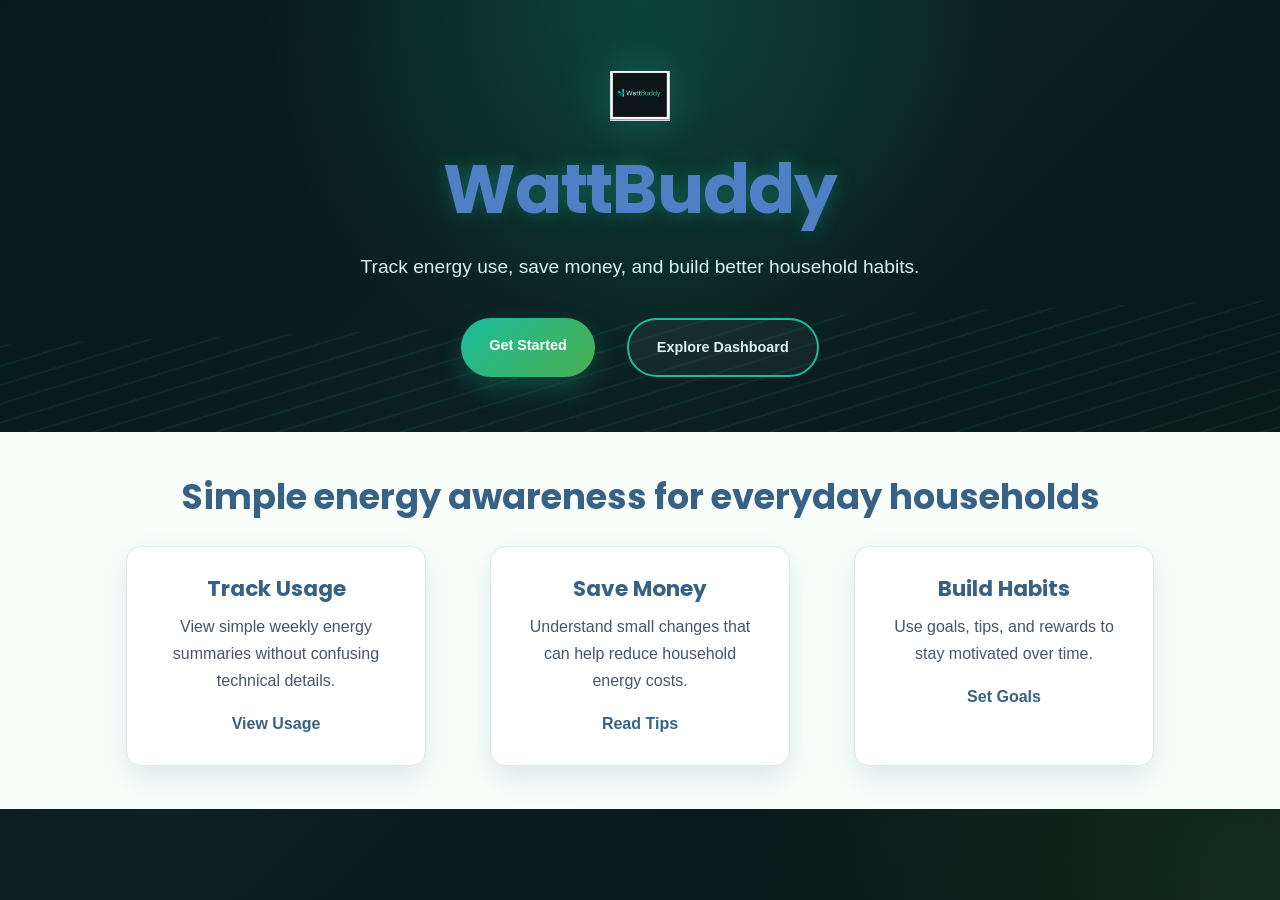
==== commit 6424dbc0: "Add card links and recommendations" ====
--- a/index.html
+++ b/index.html
@@ -5,7 +5,8 @@
     <meta name="viewport" content="width=device-width, initial-scale=1.0">
     <title>WattBuddy | Welcome</title>
 
-    <link rel="stylesheet" href="css/styles.css">
+    <link rel="stylesheet" href="css/common.css">
+    <link rel="stylesheet" href="css/index.css">
 </head>
 
 <body class="landing-body">
@@ -34,20 +35,23 @@
             <h2>Simple energy awareness for everyday households</h2>
 
             <div class="info-grid">
-                <article class="info-card">
+                <a href="usage.html" class="info-card card-link">
                     <h3>Track Usage</h3>
                     <p>View simple weekly energy summaries without confusing technical details.</p>
-                </article>
+                    <span class="card-action">View Usage</span>
+                </a>
 
-                <article class="info-card">
+                <a href="tips.html" class="info-card card-link">
                     <h3>Save Money</h3>
                     <p>Understand small changes that can help reduce household energy costs.</p>
-                </article>
+                    <span class="card-action">Read Tips</span>
+                </a>
 
-                <article class="info-card">
+                <a href="goals.html" class="info-card card-link">
                     <h3>Build Habits</h3>
                     <p>Use goals, tips, and rewards to stay motivated over time.</p>
-                </article>
+                    <span class="card-action">Set Goals</span>
+                </a>
             </div>
         </section>
 
--- a/css/common.css
+++ b/css/common.css
@@ -0,0 +1,352 @@
+@import url("https://fonts.googleapis.com/css2?family=Poppins:wght@400;600;700&family=Roboto+Mono:wght@300;400;500&display=swap");
+
+:root {
+  --primary-green: #4caf50;
+  --accent-teal: #1abc9c;
+  --secondary-blue: #386186;
+
+  --white: #ffffff;
+  --cream: #fffdf7;
+  --dark-text: #1f2937;
+  --body-text: #475569;
+  --muted-text: #64748b;
+  --border: #dde7e3;
+
+  --shadow-soft: 0 12px 28px rgba(56, 97, 134, 0.14);
+  --shadow-strong: 0 18px 45px rgba(26, 188, 156, 0.18);
+
+  --radius-medium: 22px;
+  --radius-large: 34px;
+}
+
+* {
+  margin: 0;
+  padding: 0;
+  box-sizing: border-box;
+}
+
+html {
+  scroll-behavior: smooth;
+}
+
+body {
+  font-family: "Roboto", Arial, sans-serif;
+  line-height: 1.7;
+  color: var(--body-text);
+}
+
+/* Site-wide page transition. Pseudo-elements keep the logo intro
+   reusable without adding transition markup to every HTML page. */
+body::before,
+body::after {
+  content: "";
+  position: fixed;
+  pointer-events: none;
+  z-index: 9999;
+}
+
+body::before {
+  inset: 0;
+  background:
+    radial-gradient(circle at center, rgba(26, 188, 156, 0.16), transparent 38%),
+    var(--cream);
+  animation: pageTransitionOverlay 1s ease forwards;
+}
+
+body::after {
+  top: 50%;
+  left: 50%;
+  width: 82px;
+  height: 82px;
+  background: url("../image/logo.png") center / contain no-repeat;
+  filter: drop-shadow(0 12px 24px rgba(26, 188, 156, 0.22));
+  transform: translate(-50%, -50%) scale(0.86);
+  animation: pageTransitionLogo 1s ease forwards;
+}
+
+h1,
+h2,
+h3 {
+  font-family: "Poppins", Arial, sans-serif;
+  line-height: 1.25;
+  color: var(--secondary-blue);
+}
+
+a,
+button,
+input,
+select {
+  font: inherit;
+}
+
+a:focus,
+button:focus,
+input:focus,
+select:focus {
+  outline: 3px solid var(--accent-teal);
+  outline-offset: 4px;
+}
+
+.site-header {
+  background: var(--white);
+  padding: 1rem 5%;
+  box-shadow: var(--shadow-soft);
+}
+
+.navbar {
+  display: flex;
+  justify-content: space-between;
+  align-items: center;
+  gap: 2rem;
+}
+
+.navbar-links {
+  display: flex;
+  align-items: center;
+  gap: 2rem;
+  list-style: none;
+  flex-wrap: wrap;
+}
+
+.navbar-links a {
+  text-decoration: none;
+  color: var(--dark-text);
+  font-weight: 600;
+}
+
+.navbar-links a:hover,
+.navbar-links a[aria-current="page"] {
+  color: var(--primary-green);
+}
+
+.navbar-logo a,
+.brand-logo {
+  display: flex;
+  align-items: center;
+  gap: 12px;
+  text-decoration: none;
+  font-family: "Poppins", sans-serif;
+  font-weight: 700;
+  font-size: 1.3rem;
+  color: var(--secondary-blue);
+}
+
+.navbar-logo img,
+.brand-logo img {
+  width: 42px;
+  height: 42px;
+  object-fit: contain;
+}
+
+.navbar-logo span,
+.brand-logo span {
+  background: linear-gradient(90deg, var(--secondary-blue), var(--accent-teal));
+  -webkit-background-clip: text;
+  -webkit-text-fill-color: transparent;
+}
+
+.brand-logo:hover {
+  transform: translateY(-1px);
+  transition: 0.25s ease;
+}
+
+.login-signup-btn {
+  display: inline-block;
+  padding: 0.55rem 1rem;
+  border-radius: 999px;
+  background: linear-gradient(135deg, var(--accent-teal), var(--primary-green));
+  color: var(--white) !important;
+  text-decoration: none;
+  font-weight: 700;
+  transition:
+    transform 0.25s ease,
+    opacity 0.25s ease;
+}
+
+.login-signup-btn:hover {
+  transform: translateY(-2px);
+  opacity: 0.9;
+}
+
+.site-footer {
+  background: var(--white);
+  border-top: 1px solid var(--border);
+  color: var(--muted-text);
+  text-align: center;
+  padding: 1.5rem 5%;
+}
+
+.primary-btn,
+.secondary-btn {
+  display: inline-block;
+  border: none;
+  cursor: pointer;
+  text-decoration: none;
+  padding: 1.4rem 2.6rem;
+  border-radius: 999px;
+  font-weight: 800;
+  font-size: 1.33rem;
+  transition:
+    transform 0.25s ease,
+    box-shadow 0.25s ease,
+    opacity 0.25s ease;
+}
+
+.primary-btn {
+  background: linear-gradient(135deg, var(--accent-teal), var(--primary-green));
+  color: var(--white);
+  box-shadow: 0 12px 26px rgba(26, 188, 156, 0.25);
+}
+
+.secondary-btn {
+  border: 2px solid var(--accent-teal);
+  color: #d8f3ef;
+  background: rgba(255, 255, 255, 0.04);
+}
+
+.primary-btn:hover,
+.secondary-btn:hover,
+.action-link:hover {
+  transform: translateY(-4px);
+  box-shadow: 0 12px 24px rgba(26, 188, 156, 0.22);
+}
+
+.secondary-btn:hover {
+  background: rgba(26, 188, 156, 0.15);
+}
+
+.action-link-list {
+  display: flex;
+  justify-content: center;
+  flex-wrap: wrap;
+  gap: 1.5rem;
+}
+
+.action-link {
+  display: inline-block;
+  padding: 1rem 2rem;
+  background: linear-gradient(135deg, var(--accent-teal), var(--primary-green));
+  color: var(--white);
+  text-decoration: none;
+  border-radius: 999px;
+  font-weight: 600;
+  transition:
+    transform 0.25s ease,
+    box-shadow 0.25s ease,
+    opacity 0.25s ease;
+}
+
+.action-link:hover {
+  opacity: 0.95;
+}
+
+/* Reusable linked-card pattern for cards that navigate to a related
+   page while keeping the existing card styling and hover movement. */
+.card-link {
+  display: block;
+  color: inherit;
+  text-decoration: none;
+  cursor: pointer;
+}
+
+.card-link .card-action {
+  display: inline-block;
+  margin-top: 1rem;
+  color: var(--secondary-blue);
+  font-weight: 800;
+}
+
+.card-link:hover .card-action,
+.card-link:focus .card-action {
+  color: var(--primary-green);
+}
+
+.card-link:focus-visible {
+  outline: 3px solid var(--accent-teal);
+  outline-offset: 6px;
+  box-shadow:
+    var(--shadow-strong),
+    0 0 0 6px rgba(26, 188, 156, 0.12);
+}
+
+.section-content {
+  max-width: 1150px;
+  margin: auto;
+}
+
+@keyframes fadePage {
+  from {
+    opacity: 0;
+    transform: translateY(20px);
+  }
+
+  to {
+    opacity: 1;
+    transform: translateY(0);
+  }
+}
+
+@keyframes pageTransitionOverlay {
+  0%,
+  58% {
+    opacity: 1;
+    visibility: visible;
+  }
+
+  100% {
+    opacity: 0;
+    visibility: hidden;
+  }
+}
+
+@keyframes pageTransitionLogo {
+  0% {
+    opacity: 0;
+    transform: translate(-50%, -50%) scale(0.72);
+  }
+
+  35% {
+    opacity: 1;
+    transform: translate(-50%, -50%) scale(1);
+  }
+
+  68% {
+    opacity: 1;
+    transform: translate(-50%, -50%) scale(1);
+  }
+
+  100% {
+    opacity: 0;
+    visibility: hidden;
+    transform: translate(-50%, -50%) scale(1.08);
+  }
+}
+
+@media (prefers-reduced-motion: reduce) {
+  body::before,
+  body::after {
+    animation-duration: 0.01ms;
+  }
+}
+
+@media (max-width: 768px) {
+  .navbar {
+    align-items: flex-start;
+    flex-direction: column;
+  }
+
+  .navbar-links {
+    gap: 1rem;
+  }
+
+  .primary-btn,
+  .secondary-btn {
+    width: 100%;
+    text-align: center;
+  }
+
+  .action-link-list {
+    flex-direction: column;
+    align-items: center;
+  }
+}
--- a/css/index.css
+++ b/css/index.css
@@ -0,0 +1,210 @@
+.landing-body {
+  min-height: 100vh;
+  background:
+    radial-gradient(circle at top, rgba(26, 188, 156, 0.24), transparent 35%),
+    radial-gradient(circle at bottom right, rgba(76, 175, 80, 0.16), transparent 35%),
+    linear-gradient(135deg, #071818, #0b2020 45%, #061313);
+  color: var(--white);
+}
+
+.landing-page {
+  min-height: 100vh;
+}
+
+.landing-hero {
+  min-height: 48vh;
+  display: flex;
+  flex-direction: column;
+  justify-content: center;
+  align-items: center;
+  gap: 1.15rem;
+  text-align: center;
+  padding: 2.7rem 5% 2rem;
+  position: relative;
+  overflow: hidden;
+}
+
+.landing-hero::after {
+  content: "";
+  position: absolute;
+  bottom: -80px;
+  left: -10%;
+  width: 120%;
+  height: 190px;
+  background: repeating-linear-gradient(
+    165deg,
+    rgba(26, 188, 156, 0.18) 0 2px,
+    transparent 2px 18px
+  );
+  opacity: 0.45;
+  transform: rotate(-2deg);
+}
+
+.logo-materialise {
+  position: relative;
+  z-index: 2;
+}
+
+.logo-materialise img {
+  width: 60px;
+  height: 60px;
+  object-fit: contain;
+  margin-bottom: 12px;
+  opacity: 0;
+  filter: blur(9px) drop-shadow(0 0 25px rgba(26, 188, 156, 0.35));
+  transform: scale(0.9);
+  animation: materialiseLogo 1s ease-out forwards;
+}
+
+.logo-title {
+  font-size: clamp(2.7rem, 5.4vw, 4.7rem);
+  font-weight: 650;
+  color: #4f7fc4;
+  letter-spacing: -1.3px;
+  text-shadow: 0 0 18px rgba(26, 188, 156, 0.35);
+}
+
+@keyframes materialiseLogo {
+  0% {
+    opacity: 0;
+    filter: blur(9px) drop-shadow(0 0 0 rgba(26, 188, 156, 0));
+    transform: scale(0.9);
+  }
+
+  60% {
+    opacity: 0.9;
+    filter: blur(6px) drop-shadow(0 0 18px rgba(26, 188, 156, 0.3));
+    transform: scale(1.02);
+  }
+
+  100% {
+    opacity: 1;
+    filter: blur(0) drop-shadow(0 0 25px rgba(26, 188, 156, 0.35));
+    transform: scale(1);
+  }
+}
+
+.landing-tagline {
+  max-width: 670px;
+  font-size: clamp(0.9rem, 1.7vw, 1.2rem);
+  color: #d8f3ef;
+  white-space: nowrap;
+  opacity: 0;
+  animation: fadeUp 0.9s ease-out 0.45s forwards;
+  position: relative;
+  z-index: 2;
+}
+
+.landing-buttons {
+  display: flex;
+  justify-content: center;
+  gap: 2rem;
+  flex-wrap: wrap;
+  margin-top: 1rem;
+  opacity: 0;
+  animation: fadeUp 0.9s ease-out 0.75s forwards;
+  position: relative;
+  z-index: 2;
+}
+
+.landing-body .primary-btn,
+.landing-body .secondary-btn {
+  padding: 0.95rem 1.75rem;
+  font-size: 0.9rem;
+}
+
+@keyframes fadeUp {
+  from {
+    opacity: 0;
+    transform: translateY(18px);
+  }
+
+  to {
+    opacity: 1;
+    transform: translateY(0);
+  }
+}
+
+.landing-info {
+  background: #f8fffb;
+  color: var(--dark-text);
+  padding: 2.7rem 5%;
+  text-align: center;
+  display: flex;
+  flex-direction: column;
+  align-items: center;
+}
+
+.landing-info h2 {
+  font-size: 2.2rem;
+  margin-bottom: 1.7rem;
+}
+
+.info-grid {
+  width: 100%;
+  max-width: 870px;
+  margin: 0 auto;
+  display: grid;
+  grid-template-columns: repeat(3, 1fr);
+  justify-content: center;
+  gap: 4rem;
+}
+
+.info-card {
+  justify-content: center;
+  background: var(--white);
+  padding: 1.7rem;
+  min-height: 150px;
+  min-width: 300px;
+  border-radius: 15px;
+  box-shadow: var(--shadow-soft);
+  border: 1px solid var(--border);
+  transition:
+    transform 0.25s ease,
+    box-shadow 0.25s ease;
+}
+
+.info-card:hover {
+  transform: translateY(-5px);
+  box-shadow: var(--shadow-strong);
+}
+
+.info-card h3 {
+  color: var(--secondary-blue);
+  font-size: 1.35rem;
+  margin-bottom: 0.7rem;
+}
+
+.info-card p {
+  color: var(--body-text);
+  font-size: 1rem;
+}
+
+@media (max-width: 1150px) {
+  .info-grid {
+    grid-template-columns: 1fr;
+    max-width: 420px;
+    gap: 2rem;
+  }
+
+  .info-card {
+    min-width: 0;
+  }
+}
+
+@media (max-width: 768px) {
+  .landing-hero {
+    min-height: 70vh;
+    padding: 3rem 5% 2.5rem;
+  }
+
+  .landing-tagline {
+    white-space: normal;
+  }
+
+  .landing-buttons {
+    flex-direction: column;
+    width: 100%;
+    max-width: 340px;
+  }
+}
